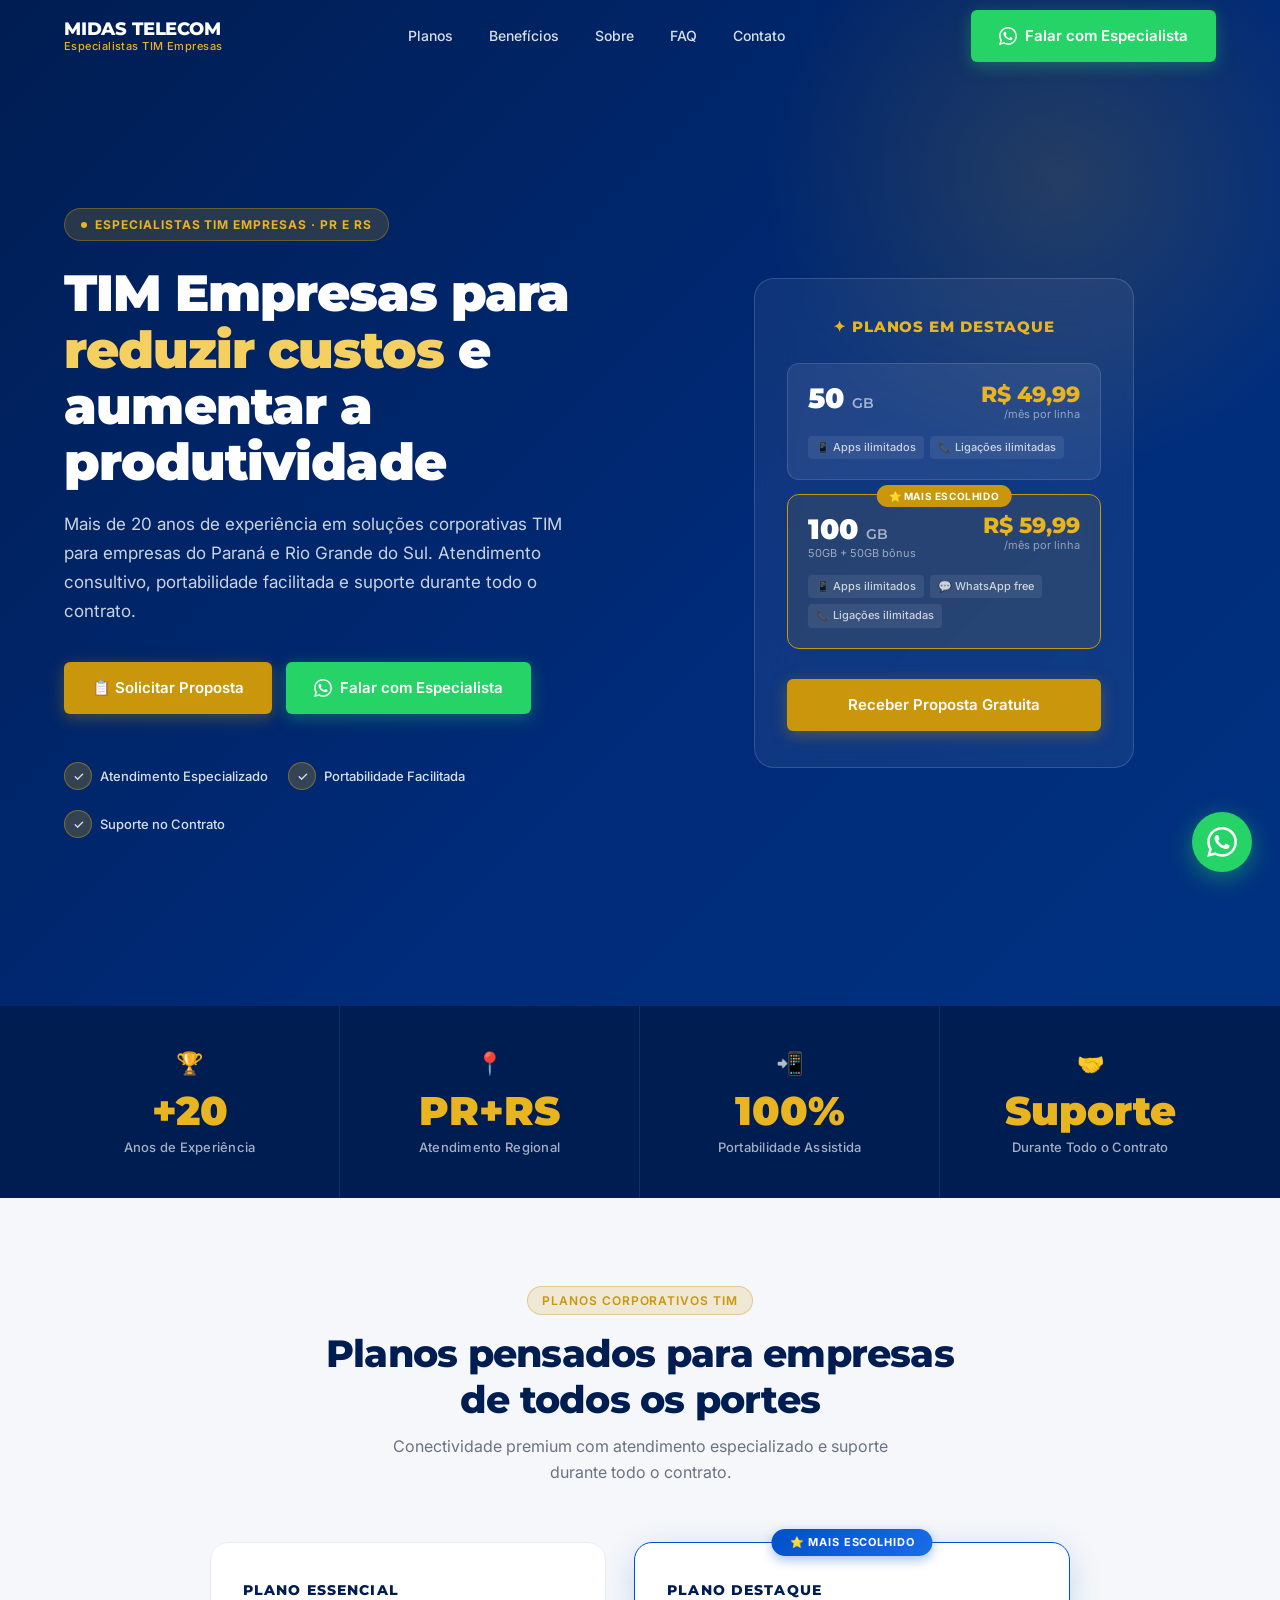
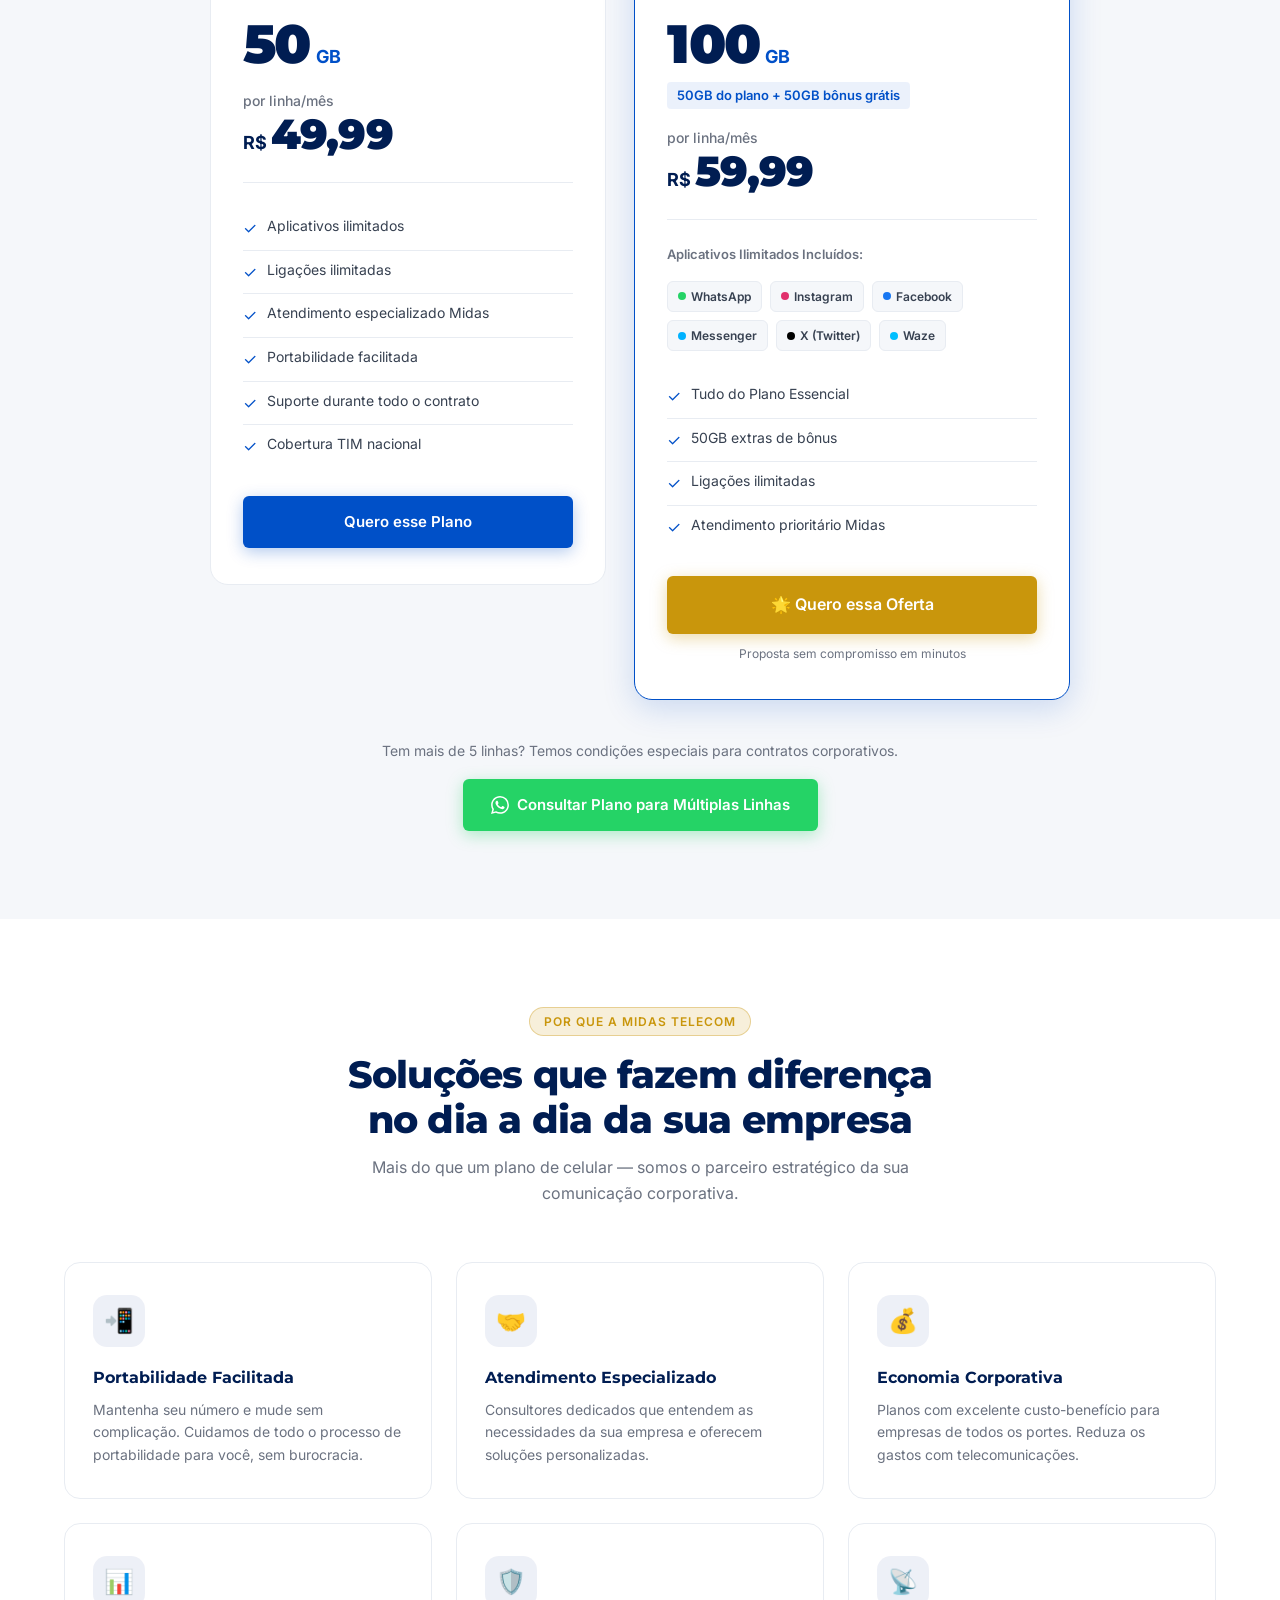
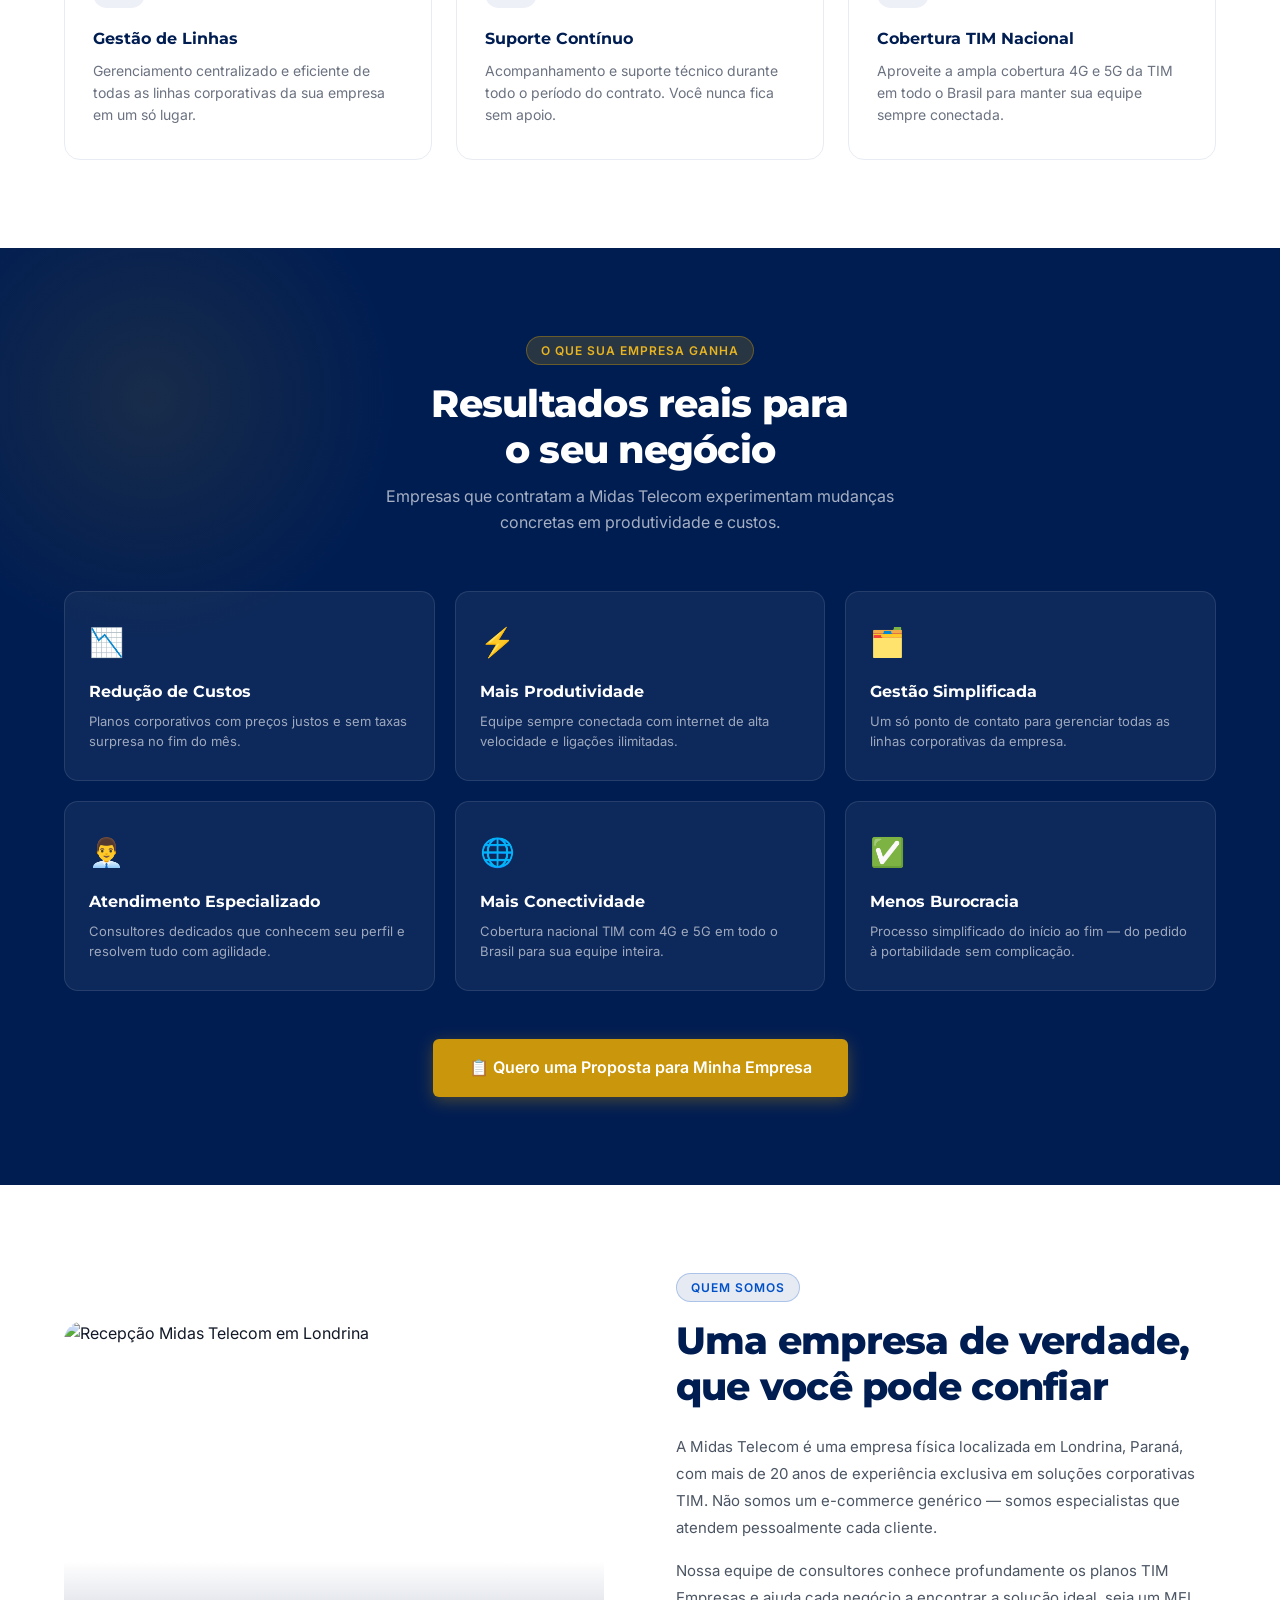
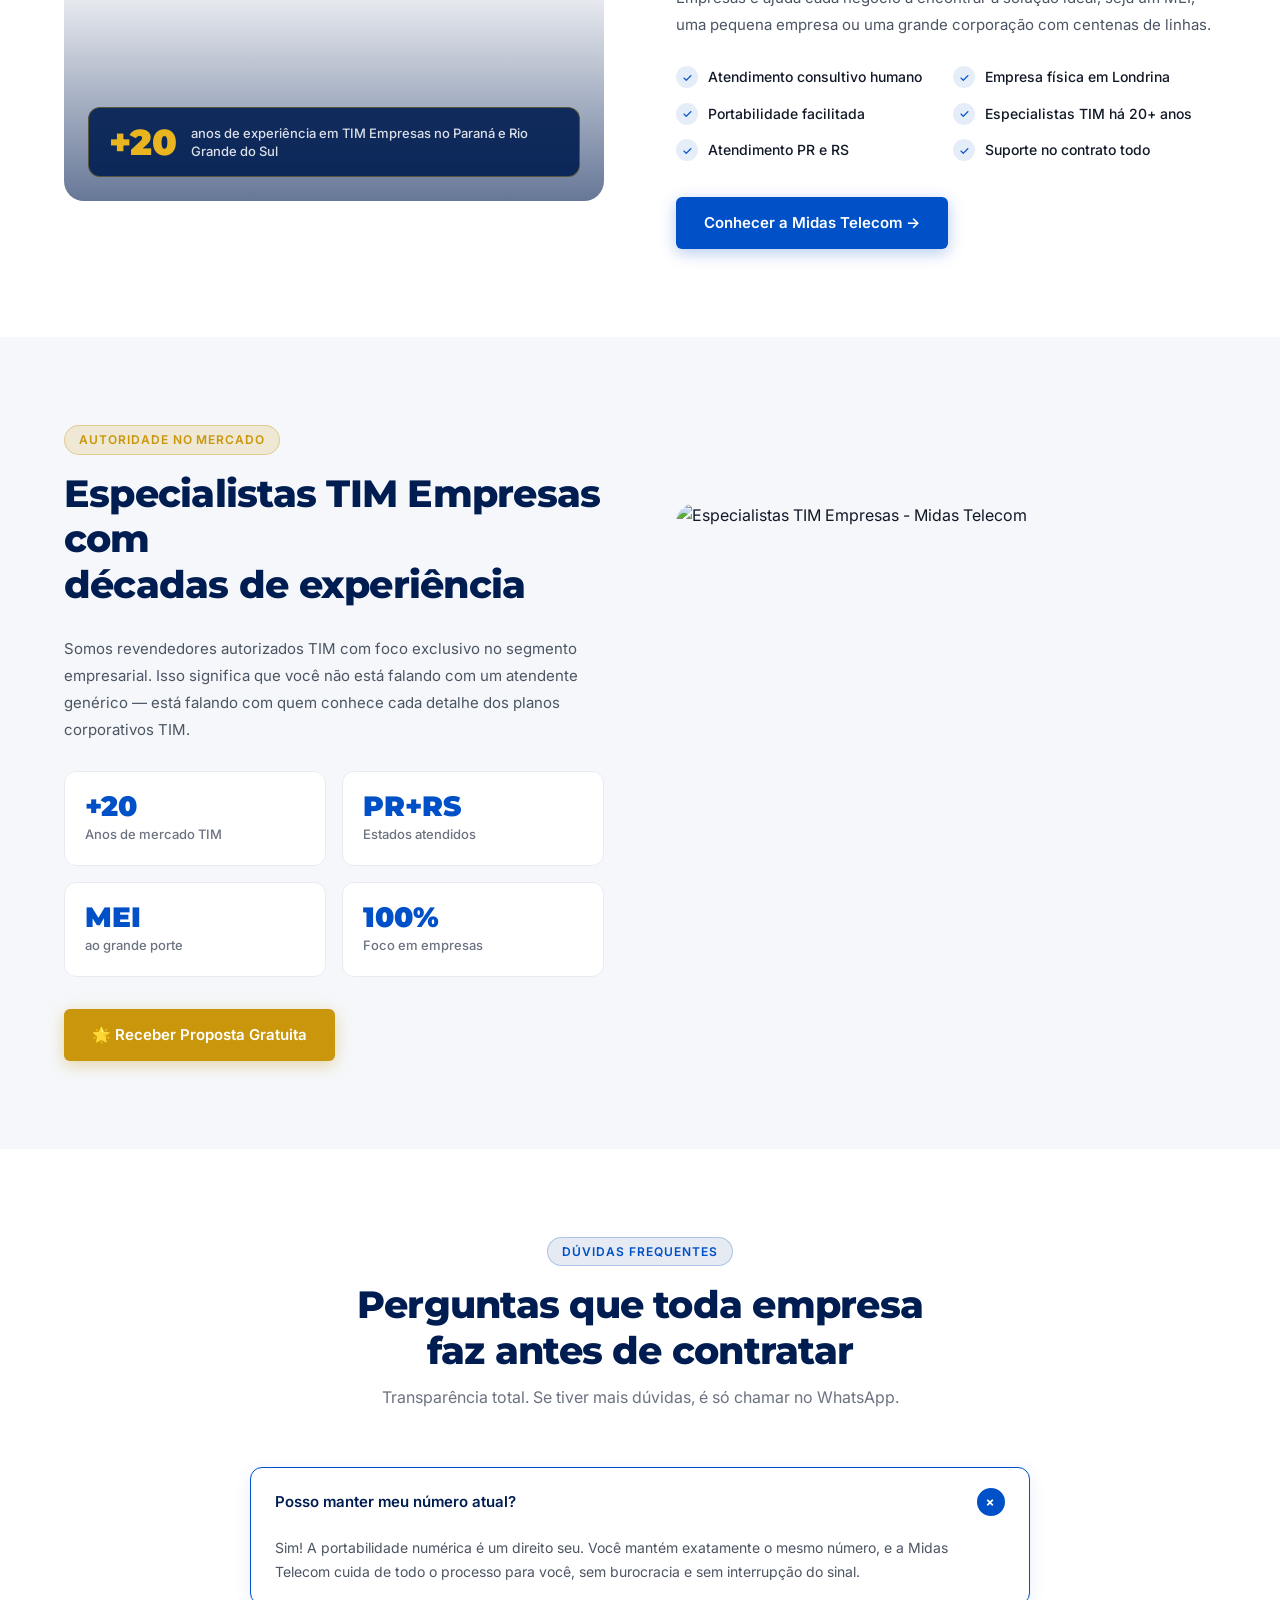
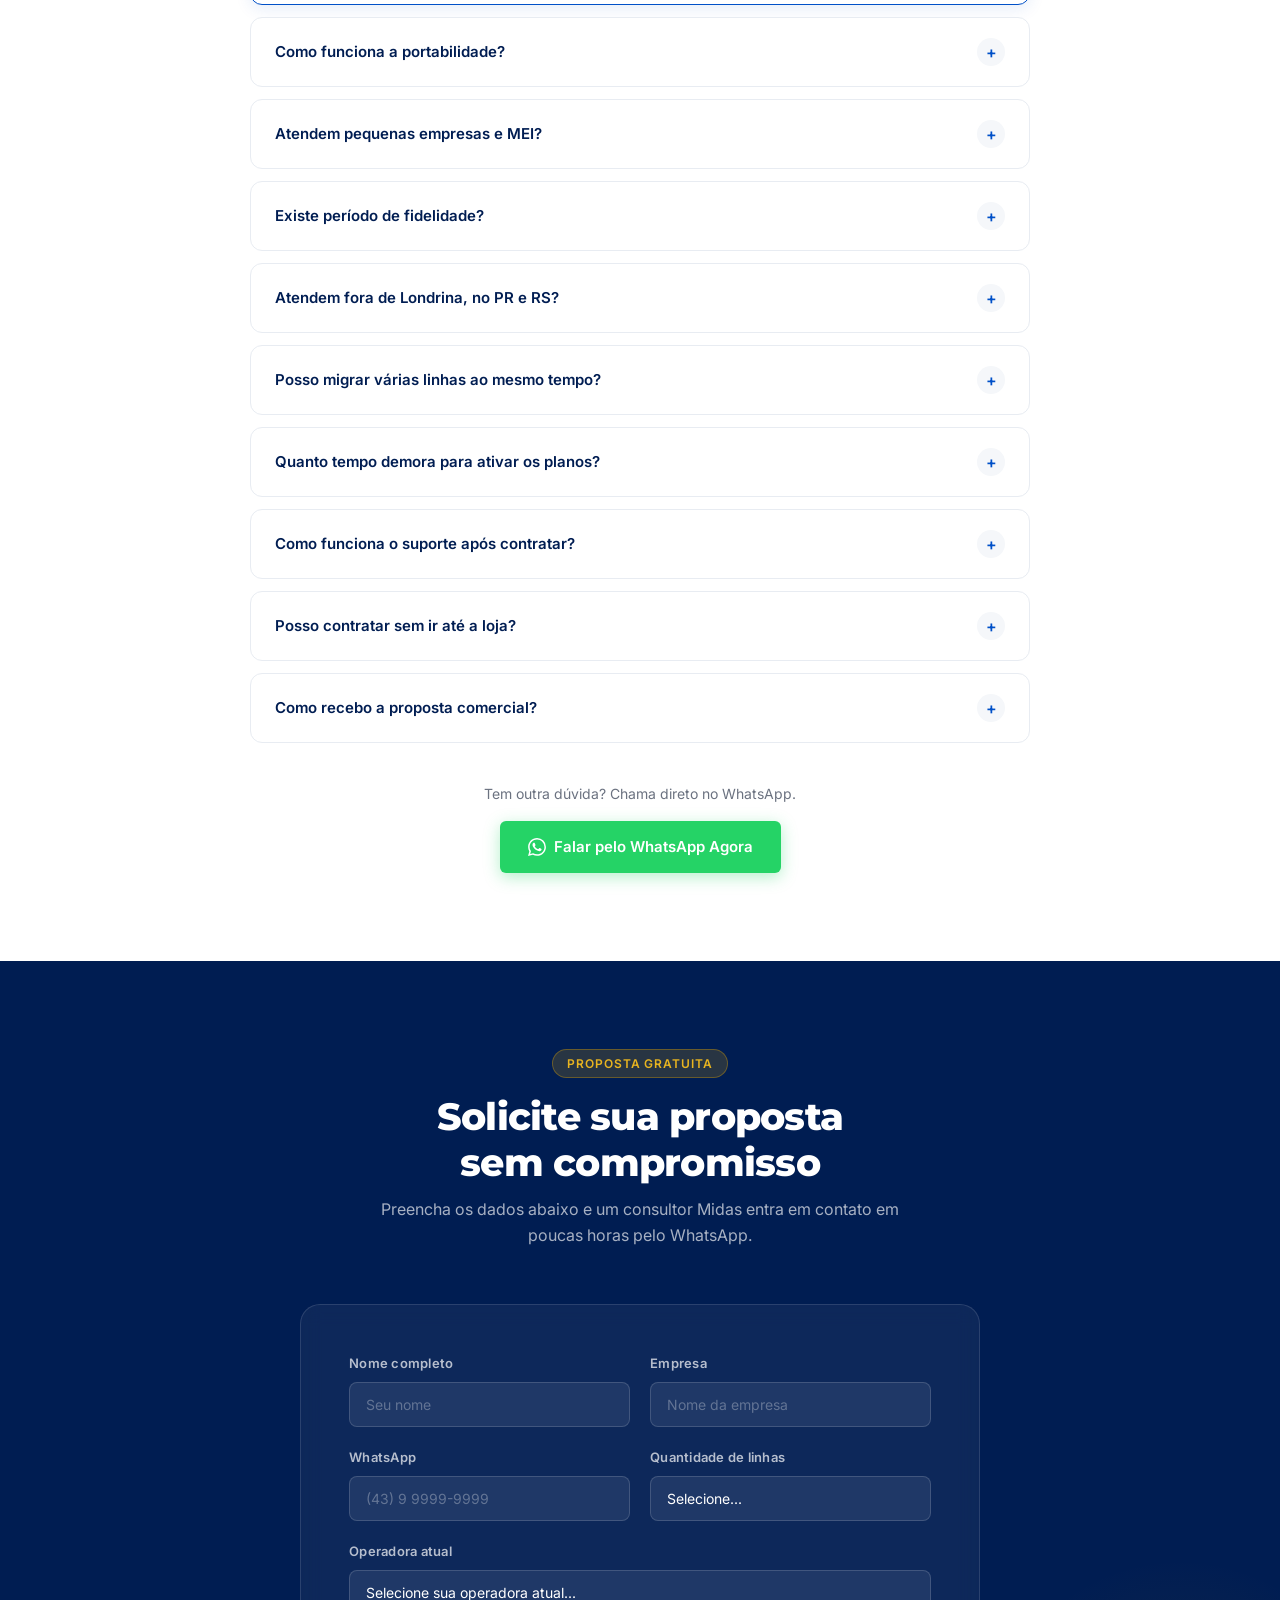
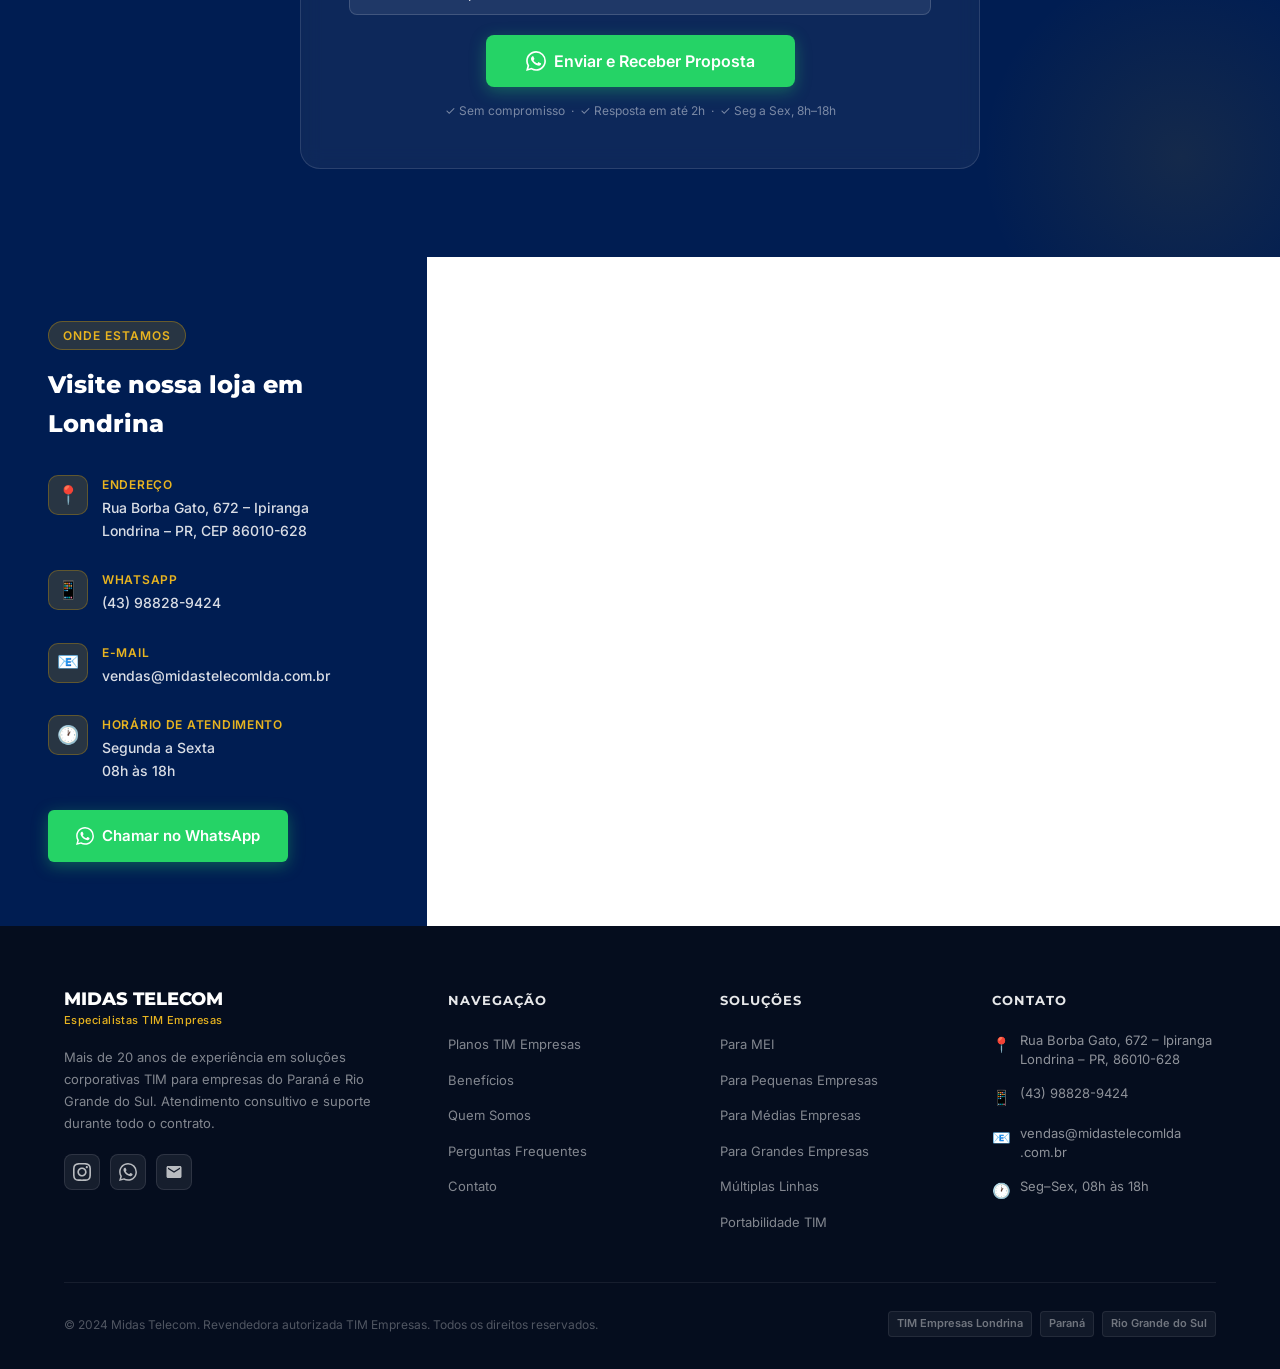
==== index.html @ c9270ef9 "index.html" ====
<!DOCTYPE html>
<html lang="pt-BR">
<head>
 <link rel="icon" href="images/logo.png">
<meta charset="UTF-8">
<meta name="viewport" content="width=device-width, initial-scale=1.0">
<meta name="description" content="TIM Empresas para Paraná e Rio Grande do Sul. Mais de 20 anos de experiência. Portabilidade facilitada, atendimento especializado e suporte durante todo o contrato.">
<meta name="keywords" content="TIM Empresas Londrina, TIM Empresas Paraná, TIM Empresas Rio Grande do Sul, Portabilidade TIM Empresas, Plano Corporativo TIM">
<title>TIM Empresas Londrina | Midas Telecom – Especialistas em PR e RS</title>
<link rel="preconnect" href="https://fonts.googleapis.com">
<link rel="preconnect" href="https://fonts.gstatic.com" crossorigin>
<link href="https://fonts.googleapis.com/css2?family=Inter:wght@300;400;500;600;700;800&family=Montserrat:wght@700;800;900&display=swap" rel="stylesheet">
<style>
  *, *::before, *::after { box-sizing: border-box; margin: 0; padding: 0; }

  :root {
    --azul: #003087;
    --azul-escuro: #001d52;
    --azul-medio: #0050c8;
    --azul-claro: #1a6de8;
    --dourado: #c9960c;
    --dourado-claro: #e8b420;
    --dourado-suave: #f5d060;
    --branco: #ffffff;
    --cinza-claro: #f5f7fa;
    --cinza-medio: #e8ecf2;
    --cinza-texto: #6b7280;
    --verde-wa: #25d366;
    --verde-wa-hover: #1ebe5a;
    --preto-suave: #111827;
    --transition: 0.25s cubic-bezier(0.4,0,0.2,1);
  }

  html { scroll-behavior: smooth; }

  body {
    font-family: 'Inter', sans-serif;
    font-size: 16px;
    line-height: 1.6;
    color: var(--preto-suave);
    background: var(--branco);
    overflow-x: hidden;
  }

  /* ─── TIPOGRAFIA ─── */
  .display { font-family: 'Montserrat', sans-serif; font-weight: 900; }
  .heading { font-family: 'Montserrat', sans-serif; font-weight: 800; }

  /* ─── UTILITÁRIOS ─── */
  .container {
    max-width: 1200px;
    margin: 0 auto;
    padding: 0 24px;
  }

  .btn {
    display: inline-flex;
    align-items: center;
    gap: 8px;
    padding: 14px 28px;
    border-radius: 6px;
    font-family: 'Inter', sans-serif;
    font-weight: 600;
    font-size: 15px;
    cursor: pointer;
    border: none;
    text-decoration: none;
    transition: transform var(--transition), box-shadow var(--transition), background var(--transition);
    white-space: nowrap;
  }
  .btn:hover { transform: translateY(-2px); }
  .btn:active { transform: translateY(0); }

  .btn-primary {
    background: var(--dourado);
    color: var(--branco);
    box-shadow: 0 4px 16px rgba(201,150,12,0.35);
  }
  .btn-primary:hover {
    background: var(--dourado-claro);
    box-shadow: 0 6px 24px rgba(201,150,12,0.5);
  }

  .btn-outline {
    background: transparent;
    color: var(--branco);
    border: 2px solid rgba(255,255,255,0.7);
  }
  .btn-outline:hover {
    background: rgba(255,255,255,0.12);
    border-color: var(--branco);
  }

  .btn-wa {
    background: var(--verde-wa);
    color: var(--branco);
    box-shadow: 0 4px 16px rgba(37,211,102,0.35);
  }
  .btn-wa:hover {
    background: var(--verde-wa-hover);
    box-shadow: 0 6px 24px rgba(37,211,102,0.5);
  }

  .btn-azul {
    background: var(--azul-medio);
    color: var(--branco);
    box-shadow: 0 4px 16px rgba(0,80,200,0.3);
  }
  .btn-azul:hover {
    background: var(--azul-claro);
    box-shadow: 0 6px 24px rgba(0,80,200,0.45);
  }

  .tag {
    display: inline-block;
    background: rgba(201,150,12,0.15);
    color: var(--dourado);
    border: 1px solid rgba(201,150,12,0.35);
    border-radius: 100px;
    font-size: 12px;
    font-weight: 600;
    letter-spacing: 0.08em;
    text-transform: uppercase;
    padding: 4px 14px;
    margin-bottom: 16px;
  }

  .tag-azul {
    background: rgba(0,48,135,0.1);
    color: var(--azul-medio);
    border-color: rgba(0,80,200,0.25);
  }

  section { padding: 88px 0; }

  /* ─── NAVBAR ─── */
  .navbar {
    position: fixed;
    top: 0;
    left: 0;
    right: 0;
    z-index: 1000;
    padding: 0 24px;
    transition: all var(--transition);
  }

  .navbar-inner {
    max-width: 1200px;
    margin: 0 auto;
    display: flex;
    align-items: center;
    justify-content: space-between;
    height: 72px;
    padding: 0 24px;
    border-radius: 0 0 12px 12px;
    transition: all var(--transition);
  }

  .navbar.scrolled .navbar-inner {
    background: rgba(0,29,82,0.97);
    backdrop-filter: blur(20px);
    box-shadow: 0 4px 30px rgba(0,0,0,0.3);
    height: 64px;
    padding: 0 32px;
    border-radius: 0 0 16px 16px;
  }

  .navbar-logo {
    display: flex;
    align-items: center;
    gap: 10px;
    text-decoration: none;
  }

  .navbar-logo img {
    height: 44px;
    filter: brightness(0) invert(1);
    transition: filter var(--transition);
  }

  .navbar-logo-text {
    display: flex;
    flex-direction: column;
  }

  .logo-name {
    font-family: 'Montserrat', sans-serif;
    font-weight: 800;
    font-size: 18px;
    color: var(--branco);
    letter-spacing: -0.01em;
    line-height: 1;
  }

  .logo-sub {
    font-size: 11px;
    font-weight: 500;
    color: var(--dourado-claro);
    letter-spacing: 0.04em;
    line-height: 1;
    margin-top: 3px;
  }

  .navbar-links {
    display: flex;
    align-items: center;
    gap: 8px;
    list-style: none;
  }

  .navbar-links a {
    text-decoration: none;
    color: rgba(255,255,255,0.85);
    font-size: 14px;
    font-weight: 500;
    padding: 8px 14px;
    border-radius: 6px;
    transition: all var(--transition);
  }

  .navbar-links a:hover {
    color: var(--branco);
    background: rgba(255,255,255,0.1);
  }

  .navbar-cta {
    display: flex;
    align-items: center;
    gap: 12px;
  }

  .hamburger {
    display: none;
    flex-direction: column;
    gap: 5px;
    cursor: pointer;
    padding: 8px;
  }

  .hamburger span {
    display: block;
    width: 24px;
    height: 2px;
    background: var(--branco);
    border-radius: 2px;
    transition: all var(--transition);
  }

  /* ─── HERO ─── */
  .hero {
    position: relative;
    min-height: 100vh;
    display: flex;
    align-items: center;
    overflow: hidden;
    background: var(--azul-escuro);
  }

  .hero-bg {
    position: absolute;
    inset: 0;
    background-image: url('https://midastelecomlda.com.br/images/fachada.jpg');
    background-size: cover;
    background-position: center;
    background-repeat: no-repeat;
    opacity: 0.22;
  }

  .hero-overlay {
    position: absolute;
    inset: 0;
    background: linear-gradient(135deg, rgba(0,29,82,0.92) 0%, rgba(0,48,135,0.75) 60%, rgba(0,80,200,0.4) 100%);
  }

  .hero-accent {
    position: absolute;
    top: -120px;
    right: -80px;
    width: 600px;
    height: 600px;
    background: radial-gradient(circle, rgba(201,150,12,0.18) 0%, transparent 70%);
    pointer-events: none;
  }

  .hero-content {
    position: relative;
    z-index: 2;
    width: 100%;
    padding: 120px 0 80px;
  }

  .hero-grid {
    display: grid;
    grid-template-columns: 1fr 1fr;
    gap: 64px;
    align-items: center;
  }

  .hero-eyebrow {
    display: inline-flex;
    align-items: center;
    gap: 8px;
    background: rgba(201,150,12,0.2);
    border: 1px solid rgba(201,150,12,0.4);
    border-radius: 100px;
    padding: 6px 16px;
    font-size: 12px;
    font-weight: 700;
    color: var(--dourado-claro);
    letter-spacing: 0.08em;
    text-transform: uppercase;
    margin-bottom: 24px;
  }

  .hero-eyebrow::before {
    content: '';
    display: block;
    width: 6px;
    height: 6px;
    border-radius: 50%;
    background: var(--dourado-claro);
    animation: pulse-dot 2s infinite;
  }

  @keyframes pulse-dot {
    0%, 100% { opacity: 1; transform: scale(1); }
    50% { opacity: 0.5; transform: scale(0.8); }
  }

  .hero-title {
    font-family: 'Montserrat', sans-serif;
    font-weight: 900;
    font-size: clamp(32px, 4vw, 52px);
    line-height: 1.1;
    color: var(--branco);
    margin-bottom: 20px;
    letter-spacing: -0.02em;
  }

  .hero-title .accent {
    color: var(--dourado-suave);
  }

  .hero-subtitle {
    font-size: 17px;
    color: rgba(255,255,255,0.8);
    line-height: 1.7;
    margin-bottom: 36px;
    max-width: 520px;
  }

  .hero-buttons {
    display: flex;
    gap: 14px;
    flex-wrap: wrap;
    margin-bottom: 48px;
  }

  .hero-badges {
    display: flex;
    gap: 20px;
    flex-wrap: wrap;
  }

  .hero-badge {
    display: flex;
    align-items: center;
    gap: 8px;
    color: rgba(255,255,255,0.85);
    font-size: 13px;
    font-weight: 500;
  }

  .hero-badge-icon {
    width: 28px;
    height: 28px;
    border-radius: 50%;
    background: rgba(201,150,12,0.25);
    border: 1px solid rgba(201,150,12,0.5);
    display: flex;
    align-items: center;
    justify-content: center;
    font-size: 13px;
    flex-shrink: 0;
  }

  .hero-right {
    display: flex;
    align-items: center;
    justify-content: center;
  }

  .hero-card-floating {
    background: rgba(255,255,255,0.06);
    border: 1px solid rgba(255,255,255,0.15);
    backdrop-filter: blur(20px);
    border-radius: 20px;
    padding: 36px 32px;
    width: 100%;
    max-width: 380px;
  }

  .hero-card-title {
    font-family: 'Montserrat', sans-serif;
    font-weight: 800;
    font-size: 15px;
    color: var(--dourado-claro);
    text-transform: uppercase;
    letter-spacing: 0.06em;
    margin-bottom: 24px;
    text-align: center;
  }

  .plan-mini {
    background: rgba(255,255,255,0.08);
    border: 1px solid rgba(255,255,255,0.12);
    border-radius: 12px;
    padding: 20px;
    margin-bottom: 14px;
    transition: all var(--transition);
    position: relative;
  }

  .plan-mini.featured {
    border-color: var(--dourado);
    background: rgba(201,150,12,0.12);
  }

  .plan-mini-badge {
    position: absolute;
    top: -10px;
    left: 50%;
    transform: translateX(-50%);
    background: var(--dourado);
    color: #fff;
    font-size: 10px;
    font-weight: 700;
    letter-spacing: 0.06em;
    text-transform: uppercase;
    padding: 3px 12px;
    border-radius: 100px;
    white-space: nowrap;
  }

  .plan-mini-header {
    display: flex;
    justify-content: space-between;
    align-items: flex-start;
    margin-bottom: 12px;
  }

  .plan-mini-gb {
    font-family: 'Montserrat', sans-serif;
    font-weight: 900;
    font-size: 28px;
    color: var(--branco);
    line-height: 1;
  }

  .plan-mini-gb span {
    font-size: 14px;
    font-weight: 600;
    color: rgba(255,255,255,0.6);
  }

  .plan-mini-price {
    text-align: right;
  }

  .plan-mini-price .valor {
    font-family: 'Montserrat', sans-serif;
    font-weight: 800;
    font-size: 22px;
    color: var(--dourado-claro);
    line-height: 1;
  }

  .plan-mini-price .periodo {
    font-size: 11px;
    color: rgba(255,255,255,0.5);
  }

  .plan-mini-features {
    display: flex;
    flex-wrap: wrap;
    gap: 6px;
  }

  .plan-mini-feature {
    font-size: 11px;
    font-weight: 500;
    color: rgba(255,255,255,0.75);
    background: rgba(255,255,255,0.08);
    padding: 3px 8px;
    border-radius: 4px;
  }

  /* ─── INDICADORES ─── */
  .indicadores {
    background: var(--azul-escuro);
    padding: 0;
  }

  .indicadores-inner {
    display: grid;
    grid-template-columns: repeat(4, 1fr);
    gap: 0;
  }

  .indicador-item {
    padding: 40px 32px;
    text-align: center;
    border-right: 1px solid rgba(255,255,255,0.08);
    position: relative;
    transition: background var(--transition);
  }

  .indicador-item:last-child { border-right: none; }

  .indicador-item:hover {
    background: rgba(255,255,255,0.04);
  }

  .indicador-numero {
    font-family: 'Montserrat', sans-serif;
    font-weight: 900;
    font-size: 40px;
    color: var(--dourado-claro);
    line-height: 1;
    margin-bottom: 6px;
  }

  .indicador-label {
    font-size: 13px;
    font-weight: 500;
    color: rgba(255,255,255,0.65);
    letter-spacing: 0.02em;
  }

  .indicador-icon {
    font-size: 22px;
    margin-bottom: 10px;
  }

  /* ─── PLANOS ─── */
  .planos {
    background: var(--cinza-claro);
  }

  .section-header {
    text-align: center;
    margin-bottom: 56px;
  }

  .section-title {
    font-family: 'Montserrat', sans-serif;
    font-weight: 800;
    font-size: clamp(26px, 3vw, 38px);
    color: var(--azul-escuro);
    letter-spacing: -0.02em;
    margin-bottom: 12px;
    line-height: 1.2;
  }

  .section-sub {
    font-size: 16px;
    color: var(--cinza-texto);
    max-width: 540px;
    margin: 0 auto;
    line-height: 1.6;
  }

  .planos-grid {
    display: grid;
    grid-template-columns: 1fr 1.1fr;
    gap: 28px;
    max-width: 860px;
    margin: 0 auto;
    align-items: start;
  }

  .plan-card {
    background: var(--branco);
    border: 1.5px solid var(--cinza-medio);
    border-radius: 18px;
    padding: 36px 32px;
    transition: all var(--transition);
    position: relative;
  }

  .plan-card:hover {
    box-shadow: 0 12px 40px rgba(0,48,135,0.1);
    transform: translateY(-4px);
  }

  .plan-card.destaque {
    border-color: var(--azul-medio);
    box-shadow: 0 8px 32px rgba(0,80,200,0.18);
    background: var(--branco);
  }

  .plan-card.destaque:hover {
    box-shadow: 0 16px 48px rgba(0,80,200,0.28);
  }

  .plan-badge {
    position: absolute;
    top: -14px;
    left: 50%;
    transform: translateX(-50%);
    background: linear-gradient(135deg, var(--azul-medio), var(--azul-claro));
    color: var(--branco);
    font-size: 11px;
    font-weight: 700;
    letter-spacing: 0.08em;
    text-transform: uppercase;
    padding: 5px 18px;
    border-radius: 100px;
    white-space: nowrap;
    box-shadow: 0 4px 12px rgba(0,80,200,0.35);
  }

  .plan-header {
    margin-bottom: 24px;
    padding-bottom: 24px;
    border-bottom: 1.5px solid var(--cinza-medio);
  }

  .plan-name {
    font-family: 'Montserrat', sans-serif;
    font-weight: 800;
    font-size: 14px;
    color: var(--azul-escuro);
    text-transform: uppercase;
    letter-spacing: 0.08em;
    margin-bottom: 16px;
  }

  .plan-gb-main {
    display: flex;
    align-items: baseline;
    gap: 6px;
    margin-bottom: 4px;
  }

  .plan-gb-num {
    font-family: 'Montserrat', sans-serif;
    font-weight: 900;
    font-size: 54px;
    color: var(--azul-escuro);
    line-height: 1;
    letter-spacing: -0.03em;
  }

  .plan-gb-label {
    font-size: 18px;
    font-weight: 700;
    color: var(--azul-medio);
  }

  .plan-bonus {
    font-size: 13px;
    font-weight: 600;
    color: var(--azul-medio);
    background: rgba(0,80,200,0.08);
    display: inline-block;
    padding: 3px 10px;
    border-radius: 4px;
    margin-top: 6px;
  }

  .plan-price-block {
    margin-top: 16px;
  }

  .plan-price-prefix {
    font-size: 14px;
    font-weight: 500;
    color: var(--cinza-texto);
  }

  .plan-price-valor {
    font-family: 'Montserrat', sans-serif;
    font-weight: 900;
    font-size: 42px;
    color: var(--azul-escuro);
    letter-spacing: -0.02em;
    line-height: 1;
  }

  .plan-price-periodo {
    font-size: 14px;
    font-weight: 500;
    color: var(--cinza-texto);
  }

  .plan-features {
    list-style: none;
    margin-bottom: 28px;
  }

  .plan-features li {
    display: flex;
    align-items: flex-start;
    gap: 10px;
    font-size: 14px;
    color: #374151;
    padding: 8px 0;
    border-bottom: 1px solid var(--cinza-medio);
  }

  .plan-features li:last-child { border-bottom: none; }

  .plan-features .check {
    color: var(--azul-medio);
    font-size: 16px;
    margin-top: 1px;
    flex-shrink: 0;
  }

  .plan-apps {
    display: flex;
    flex-wrap: wrap;
    gap: 8px;
    margin: 16px 0 24px;
  }

  .plan-app {
    display: inline-flex;
    align-items: center;
    gap: 5px;
    background: var(--cinza-claro);
    border: 1px solid var(--cinza-medio);
    border-radius: 6px;
    padding: 5px 10px;
    font-size: 12px;
    font-weight: 600;
    color: #374151;
  }

  .plan-app-dot {
    width: 8px;
    height: 8px;
    border-radius: 50%;
    flex-shrink: 0;
  }

  /* ─── BENEFÍCIOS ─── */
  .beneficios-grid {
    display: grid;
    grid-template-columns: repeat(3, 1fr);
    gap: 24px;
  }

  .beneficio-card {
    background: var(--branco);
    border: 1.5px solid var(--cinza-medio);
    border-radius: 16px;
    padding: 32px 28px;
    transition: all var(--transition);
    position: relative;
    overflow: hidden;
  }

  .beneficio-card::before {
    content: '';
    position: absolute;
    top: 0;
    left: 0;
    right: 0;
    height: 3px;
    background: linear-gradient(90deg, var(--azul-medio), var(--dourado));
    opacity: 0;
    transition: opacity var(--transition);
  }

  .beneficio-card:hover {
    box-shadow: 0 12px 36px rgba(0,48,135,0.1);
    transform: translateY(-4px);
    border-color: transparent;
  }

  .beneficio-card:hover::before {
    opacity: 1;
  }

  .beneficio-icon {
    width: 52px;
    height: 52px;
    border-radius: 14px;
    background: rgba(0,48,135,0.07);
    display: flex;
    align-items: center;
    justify-content: center;
    font-size: 24px;
    margin-bottom: 18px;
    transition: all var(--transition);
  }

  .beneficio-card:hover .beneficio-icon {
    background: rgba(0,80,200,0.12);
    transform: scale(1.08);
  }

  .beneficio-title {
    font-family: 'Montserrat', sans-serif;
    font-weight: 700;
    font-size: 16px;
    color: var(--azul-escuro);
    margin-bottom: 8px;
  }

  .beneficio-desc {
    font-size: 14px;
    color: var(--cinza-texto);
    line-height: 1.6;
  }

  /* ─── RESULTADOS ─── */
  .resultados {
    background: var(--azul-escuro);
    position: relative;
    overflow: hidden;
  }

  .resultados::before {
    content: '';
    position: absolute;
    top: -100px;
    left: -100px;
    width: 500px;
    height: 500px;
    background: radial-gradient(circle, rgba(201,150,12,0.12) 0%, transparent 70%);
    pointer-events: none;
  }

  .resultados .section-title {
    color: var(--branco);
  }

  .resultados .section-sub {
    color: rgba(255,255,255,0.65);
  }

  .resultados-grid {
    display: grid;
    grid-template-columns: repeat(3, 1fr);
    gap: 20px;
  }

  .resultado-item {
    background: rgba(255,255,255,0.05);
    border: 1px solid rgba(255,255,255,0.1);
    border-radius: 14px;
    padding: 28px 24px;
    transition: all var(--transition);
  }

  .resultado-item:hover {
    background: rgba(255,255,255,0.08);
    border-color: rgba(201,150,12,0.4);
    transform: translateY(-3px);
  }

  .resultado-icon {
    font-size: 28px;
    margin-bottom: 14px;
    display: block;
  }

  .resultado-title {
    font-family: 'Montserrat', sans-serif;
    font-weight: 700;
    font-size: 16px;
    color: var(--branco);
    margin-bottom: 6px;
  }

  .resultado-desc {
    font-size: 13px;
    color: rgba(255,255,255,0.6);
    line-height: 1.6;
  }

  /* ─── SOBRE ─── */
  .sobre-grid {
    display: grid;
    grid-template-columns: 1fr 1fr;
    gap: 72px;
    align-items: center;
  }

  .sobre-img-wrap {
    position: relative;
    border-radius: 20px;
    overflow: hidden;
  }

  .sobre-img-wrap img {
    width: 100%;
    height: 480px;
    object-fit: cover;
    display: block;
    transition: transform 0.6s ease;
  }

  .sobre-img-wrap:hover img {
    transform: scale(1.03);
  }

  .sobre-img-overlay {
    position: absolute;
    inset: 0;
    background: linear-gradient(to top, rgba(0,29,82,0.6) 0%, transparent 50%);
  }

  .sobre-img-badge {
    position: absolute;
    bottom: 24px;
    left: 24px;
    right: 24px;
    background: rgba(0,29,82,0.9);
    backdrop-filter: blur(12px);
    border: 1px solid rgba(201,150,12,0.4);
    border-radius: 12px;
    padding: 16px 20px;
    display: flex;
    align-items: center;
    gap: 14px;
  }

  .sobre-badge-num {
    font-family: 'Montserrat', sans-serif;
    font-weight: 900;
    font-size: 36px;
    color: var(--dourado-claro);
    line-height: 1;
    flex-shrink: 0;
  }

  .sobre-badge-text {
    font-size: 13px;
    font-weight: 500;
    color: rgba(255,255,255,0.85);
    line-height: 1.4;
  }

  .sobre-text .section-header {
    text-align: left;
    margin-bottom: 24px;
  }

  .sobre-paragraph {
    font-size: 15px;
    color: #4b5563;
    line-height: 1.8;
    margin-bottom: 16px;
  }

  .sobre-checklist {
    list-style: none;
    margin: 28px 0 36px;
    display: grid;
    grid-template-columns: 1fr 1fr;
    gap: 14px;
  }

  .sobre-checklist li {
    display: flex;
    align-items: center;
    gap: 10px;
    font-size: 14px;
    font-weight: 500;
    color: var(--preto-suave);
  }

  .sobre-checklist .check {
    width: 22px;
    height: 22px;
    border-radius: 50%;
    background: rgba(0,80,200,0.1);
    display: flex;
    align-items: center;
    justify-content: center;
    font-size: 12px;
    color: var(--azul-medio);
    flex-shrink: 0;
  }

  /* ─── ESPECIALISTAS ─── */
  .especialistas {
    background: var(--cinza-claro);
  }

  .especialistas-inner {
    display: grid;
    grid-template-columns: 1fr 1fr;
    gap: 72px;
    align-items: center;
  }

  .especialistas-content {
  }

  .especialistas-content .section-header {
    text-align: left;
    margin-bottom: 28px;
  }

  .especialistas-content p {
    font-size: 15px;
    color: #4b5563;
    line-height: 1.8;
    margin-bottom: 28px;
  }

  .especialistas-stats {
    display: grid;
    grid-template-columns: 1fr 1fr;
    gap: 16px;
    margin-bottom: 32px;
  }

  .espec-stat {
    background: var(--branco);
    border: 1.5px solid var(--cinza-medio);
    border-radius: 12px;
    padding: 20px;
  }

  .espec-stat-num {
    font-family: 'Montserrat', sans-serif;
    font-weight: 900;
    font-size: 28px;
    color: var(--azul-medio);
    line-height: 1;
    margin-bottom: 4px;
  }

  .espec-stat-label {
    font-size: 13px;
    color: var(--cinza-texto);
    font-weight: 500;
  }

  .especialistas-img {
    position: relative;
    border-radius: 20px;
    overflow: hidden;
  }

  .especialistas-img img {
    width: 100%;
    height: 480px;
    object-fit: cover;
    display: block;
    transition: transform 0.6s ease;
  }

  .especialistas-img:hover img {
    transform: scale(1.03);
  }

  /* ─── FAQ ─── */
  .faq-list {
    max-width: 780px;
    margin: 0 auto;
    display: flex;
    flex-direction: column;
    gap: 12px;
  }

  .faq-item {
    background: var(--branco);
    border: 1.5px solid var(--cinza-medio);
    border-radius: 12px;
    overflow: hidden;
    transition: all var(--transition);
  }

  .faq-item.open {
    border-color: var(--azul-medio);
    box-shadow: 0 4px 16px rgba(0,80,200,0.1);
  }

  .faq-question {
    width: 100%;
    display: flex;
    align-items: center;
    justify-content: space-between;
    gap: 16px;
    padding: 20px 24px;
    background: none;
    border: none;
    cursor: pointer;
    text-align: left;
    font-family: 'Inter', sans-serif;
    font-size: 15px;
    font-weight: 600;
    color: var(--azul-escuro);
    transition: all var(--transition);
  }

  .faq-question:hover {
    color: var(--azul-medio);
  }

  .faq-icon {
    width: 28px;
    height: 28px;
    border-radius: 50%;
    background: var(--cinza-claro);
    display: flex;
    align-items: center;
    justify-content: center;
    flex-shrink: 0;
    font-size: 16px;
    color: var(--azul-medio);
    transition: all var(--transition);
  }

  .faq-item.open .faq-icon {
    background: var(--azul-medio);
    color: var(--branco);
    transform: rotate(45deg);
  }

  .faq-answer {
    max-height: 0;
    overflow: hidden;
    transition: max-height 0.4s cubic-bezier(0.4,0,0.2,1), padding 0.3s ease;
    font-size: 14px;
    color: #4b5563;
    line-height: 1.7;
    padding: 0 24px;
  }

  .faq-item.open .faq-answer {
    max-height: 300px;
    padding-bottom: 20px;
  }

  /* ─── FORMULÁRIO ─── */
  .formulario {
    background: var(--azul-escuro);
    position: relative;
    overflow: hidden;
  }

  .formulario::after {
    content: '';
    position: absolute;
    bottom: -100px;
    right: -100px;
    width: 400px;
    height: 400px;
    background: radial-gradient(circle, rgba(201,150,12,0.1) 0%, transparent 70%);
    pointer-events: none;
  }

  .formulario .section-title { color: var(--branco); }
  .formulario .section-sub { color: rgba(255,255,255,0.65); }

  .form-card {
    background: rgba(255,255,255,0.05);
    border: 1px solid rgba(255,255,255,0.12);
    border-radius: 20px;
    padding: 48px;
    max-width: 680px;
    margin: 0 auto;
    backdrop-filter: blur(10px);
  }

  .form-grid {
    display: grid;
    grid-template-columns: 1fr 1fr;
    gap: 20px;
    margin-bottom: 20px;
  }

  .form-group {
    display: flex;
    flex-direction: column;
    gap: 8px;
  }

  .form-group.full { grid-column: 1 / -1; }

  .form-label {
    font-size: 13px;
    font-weight: 600;
    color: rgba(255,255,255,0.7);
    letter-spacing: 0.02em;
  }

  .form-input, .form-select {
    background: rgba(255,255,255,0.08);
    border: 1.5px solid rgba(255,255,255,0.15);
    border-radius: 8px;
    padding: 13px 16px;
    font-family: 'Inter', sans-serif;
    font-size: 14px;
    color: var(--branco);
    outline: none;
    transition: all var(--transition);
    -webkit-appearance: none;
  }

  .form-input::placeholder {
    color: rgba(255,255,255,0.3);
  }

  .form-input:focus, .form-select:focus {
    border-color: var(--dourado);
    background: rgba(255,255,255,0.1);
    box-shadow: 0 0 0 3px rgba(201,150,12,0.2);
  }

  .form-select option {
    background: var(--azul-escuro);
    color: var(--branco);
  }

  .form-submit-wrap {
    margin-top: 8px;
    text-align: center;
  }

  .form-disclaimer {
    font-size: 12px;
    color: rgba(255,255,255,0.45);
    margin-top: 14px;
    text-align: center;
  }

  /* ─── MAPA ─── */
  .mapa { padding: 0; }

  .mapa-grid {
    display: grid;
    grid-template-columns: 1fr 2fr;
  }

  .mapa-info {
    background: var(--azul-escuro);
    padding: 64px 48px;
    display: flex;
    flex-direction: column;
    justify-content: center;
    gap: 28px;
  }

  .mapa-info-title {
    font-family: 'Montserrat', sans-serif;
    font-weight: 800;
    font-size: 24px;
    color: var(--branco);
    margin-bottom: 4px;
  }

  .mapa-contact-item {
    display: flex;
    align-items: flex-start;
    gap: 14px;
  }

  .mapa-contact-icon {
    width: 40px;
    height: 40px;
    border-radius: 10px;
    background: rgba(201,150,12,0.2);
    border: 1px solid rgba(201,150,12,0.35);
    display: flex;
    align-items: center;
    justify-content: center;
    font-size: 18px;
    flex-shrink: 0;
  }

  .mapa-contact-label {
    font-size: 12px;
    font-weight: 600;
    color: var(--dourado-claro);
    text-transform: uppercase;
    letter-spacing: 0.06em;
    margin-bottom: 3px;
  }

  .mapa-contact-value {
    font-size: 14px;
    color: rgba(255,255,255,0.85);
    font-weight: 500;
  }

  .mapa-contact-value a {
    color: rgba(255,255,255,0.85);
    text-decoration: none;
    transition: color var(--transition);
  }

  .mapa-contact-value a:hover {
    color: var(--dourado-claro);
  }

  .mapa-embed {
    height: 420px;
  }

  .mapa-embed iframe {
    width: 100%;
    height: 100%;
    border: none;
    display: block;
  }

  /* ─── RODAPÉ ─── */
  footer {
    background: #050d1e;
    padding: 64px 0 32px;
  }

  .footer-grid {
    display: grid;
    grid-template-columns: 1.5fr 1fr 1fr 1fr;
    gap: 48px;
    margin-bottom: 48px;
  }

  .footer-logo img {
    height: 40px;
    filter: brightness(0) invert(1);
    margin-bottom: 16px;
  }

  .footer-logo-name {
    font-family: 'Montserrat', sans-serif;
    font-weight: 800;
    font-size: 18px;
    color: var(--branco);
    line-height: 1;
    margin-bottom: 4px;
  }

  .footer-logo-sub {
    font-size: 11px;
    font-weight: 500;
    color: var(--dourado-claro);
    letter-spacing: 0.04em;
    margin-bottom: 16px;
  }

  .footer-desc {
    font-size: 13px;
    color: rgba(255,255,255,0.5);
    line-height: 1.7;
    margin-bottom: 20px;
  }

  .footer-social {
    display: flex;
    gap: 10px;
  }

  .footer-social a {
    width: 36px;
    height: 36px;
    border-radius: 8px;
    background: rgba(255,255,255,0.07);
    border: 1px solid rgba(255,255,255,0.1);
    display: flex;
    align-items: center;
    justify-content: center;
    color: rgba(255,255,255,0.7);
    font-size: 16px;
    text-decoration: none;
    transition: all var(--transition);
  }

  .footer-social a:hover {
    background: rgba(201,150,12,0.2);
    border-color: rgba(201,150,12,0.4);
    color: var(--dourado-claro);
  }

  .footer-col-title {
    font-family: 'Montserrat', sans-serif;
    font-weight: 700;
    font-size: 13px;
    color: rgba(255,255,255,0.9);
    text-transform: uppercase;
    letter-spacing: 0.08em;
    margin-bottom: 20px;
  }

  .footer-links {
    list-style: none;
    display: flex;
    flex-direction: column;
    gap: 10px;
  }

  .footer-links a {
    font-size: 13px;
    color: rgba(255,255,255,0.5);
    text-decoration: none;
    transition: color var(--transition);
  }

  .footer-links a:hover {
    color: var(--dourado-claro);
  }

  .footer-contact-item {
    display: flex;
    align-items: flex-start;
    gap: 10px;
    margin-bottom: 14px;
  }

  .footer-contact-icon {
    font-size: 15px;
    color: var(--dourado-claro);
    margin-top: 2px;
    flex-shrink: 0;
    width: 18px;
  }

  .footer-contact-text {
    font-size: 13px;
    color: rgba(255,255,255,0.55);
    line-height: 1.5;
  }

  .footer-contact-text a {
    color: rgba(255,255,255,0.55);
    text-decoration: none;
    transition: color var(--transition);
  }

  .footer-contact-text a:hover {
    color: var(--dourado-claro);
  }

  .footer-bottom {
    border-top: 1px solid rgba(255,255,255,0.07);
    padding-top: 28px;
    display: flex;
    justify-content: space-between;
    align-items: center;
    flex-wrap: wrap;
    gap: 12px;
  }

  .footer-copyright {
    font-size: 12px;
    color: rgba(255,255,255,0.3);
  }

  .footer-regioes {
    display: flex;
    gap: 8px;
  }

  .footer-regiao {
    font-size: 11px;
    font-weight: 600;
    color: rgba(255,255,255,0.4);
    background: rgba(255,255,255,0.05);
    border: 1px solid rgba(255,255,255,0.08);
    border-radius: 4px;
    padding: 3px 8px;
  }

  /* ─── WHATSAPP FLUTUANTE ─── */
  .wa-float {
    position: fixed;
    bottom: 28px;
    right: 28px;
    z-index: 999;
    display: flex;
    flex-direction: column;
    align-items: flex-end;
    gap: 12px;
  }

  .wa-float-tooltip {
    background: rgba(0,29,82,0.95);
    border: 1px solid rgba(255,255,255,0.12);
    border-radius: 10px;
    padding: 10px 14px;
    font-size: 12px;
    font-weight: 600;
    color: var(--branco);
    white-space: nowrap;
    opacity: 0;
    transform: translateX(10px);
    transition: all var(--transition);
    pointer-events: none;
    backdrop-filter: blur(12px);
  }

  .wa-float:hover .wa-float-tooltip {
    opacity: 1;
    transform: translateX(0);
  }

  .wa-float-btn {
    width: 60px;
    height: 60px;
    border-radius: 50%;
    background: var(--verde-wa);
    display: flex;
    align-items: center;
    justify-content: center;
    box-shadow: 0 6px 24px rgba(37,211,102,0.45);
    cursor: pointer;
    text-decoration: none;
    transition: all var(--transition);
    animation: wa-pulse 3s infinite;
  }

  .wa-float-btn:hover {
    transform: scale(1.1);
    box-shadow: 0 8px 32px rgba(37,211,102,0.6);
  }

  .wa-float-btn svg {
    width: 30px;
    height: 30px;
    fill: var(--branco);
  }

  @keyframes wa-pulse {
    0%, 100% { box-shadow: 0 6px 24px rgba(37,211,102,0.45); }
    50% { box-shadow: 0 6px 32px rgba(37,211,102,0.7), 0 0 0 8px rgba(37,211,102,0.12); }
  }

  /* ─── MOBILE ─── */
  @media (max-width: 1024px) {
    .footer-grid { grid-template-columns: 1fr 1fr; }
  }

  @media (max-width: 768px) {
    section { padding: 64px 0; }

    .navbar-links, .navbar-cta { display: none; }
    .hamburger { display: flex; }

    .navbar-links.open {
      display: flex;
      flex-direction: column;
      position: fixed;
      top: 72px;
      left: 0;
      right: 0;
      background: var(--azul-escuro);
      padding: 20px 24px 32px;
      gap: 4px;
      box-shadow: 0 16px 40px rgba(0,0,0,0.4);
    }

    .navbar-cta.open {
      display: flex;
      flex-direction: column;
      position: fixed;
      top: calc(72px + 280px);
      left: 0;
      right: 0;
      background: var(--azul-escuro);
      padding: 0 24px 24px;
      gap: 8px;
    }

    .hero-grid { grid-template-columns: 1fr; gap: 40px; }
    .hero-right { display: none; }

    .indicadores-inner { grid-template-columns: repeat(2, 1fr); }
    .indicador-item { border-right: none; border-bottom: 1px solid rgba(255,255,255,0.08); }
    .indicador-item:nth-child(even) { border-right: none; }

    .planos-grid { grid-template-columns: 1fr; max-width: 440px; }

    .beneficios-grid { grid-template-columns: 1fr; }

    .resultados-grid { grid-template-columns: 1fr 1fr; }

    .sobre-grid { grid-template-columns: 1fr; }

    .especialistas-inner { grid-template-columns: 1fr; }

    .mapa-grid { grid-template-columns: 1fr; }
    .mapa-embed { height: 300px; }

    .footer-grid { grid-template-columns: 1fr; gap: 32px; }

    .form-grid { grid-template-columns: 1fr; }

    .sobre-checklist { grid-template-columns: 1fr; }
  }

  @media (max-width: 480px) {
    .hero-buttons { flex-direction: column; }
    .hero-buttons .btn { text-align: center; justify-content: center; }
    .resultados-grid { grid-template-columns: 1fr; }
    .footer-bottom { flex-direction: column; text-align: center; }
  }
</style>
</head>
<body>

<!-- ─── NAVBAR ─── -->
 <link rel="icon" href="images/logo.png">
<nav class="navbar" id="navbar">
  <div class="navbar-inner">
    <a href="#" class="navbar-logo">
      <div class="navbar-logo-text">
        <span class="logo-name">MIDAS TELECOM</span>
        <span class="logo-sub">Especialistas TIM Empresas</span>
      </div>
    </a>
    <ul class="navbar-links" id="navLinks">
      <li><a href="#planos">Planos</a></li>
      <li><a href="#beneficios">Benefícios</a></li>
      <li><a href="#sobre">Sobre</a></li>
      <li><a href="#faq">FAQ</a></li>
      <li><a href="#contato">Contato</a></li>
    </ul>
    <div class="navbar-cta" id="navCta">
      <a href="https://wa.me/5543988289424?text=Olá,%20vim%20pelo%20site%20e%20gostaria%20de%20receber%20uma%20proposta%20TIM%20Empresas." class="btn btn-wa" target="_blank" rel="noopener">
        <svg width="18" height="18" viewBox="0 0 24 24" fill="currentColor"><path d="M17.472 14.382c-.297-.149-1.758-.867-2.03-.967-.273-.099-.471-.148-.67.15-.197.297-.767.966-.94 1.164-.173.199-.347.223-.644.075-.297-.15-1.255-.463-2.39-1.475-.883-.788-1.48-1.761-1.653-2.059-.173-.297-.018-.458.13-.606.134-.133.298-.347.446-.52.149-.174.198-.298.298-.497.099-.198.05-.371-.025-.52-.075-.149-.669-1.612-.916-2.207-.242-.579-.487-.5-.669-.51-.173-.008-.371-.01-.57-.01-.198 0-.52.074-.792.372-.272.297-1.04 1.016-1.04 2.479 0 1.462 1.065 2.875 1.213 3.074.149.198 2.096 3.2 5.077 4.487.709.306 1.262.489 1.694.625.712.227 1.36.195 1.871.118.571-.085 1.758-.719 2.006-1.413.248-.694.248-1.289.173-1.413-.074-.124-.272-.198-.57-.347m-5.421 7.403h-.004a9.87 9.87 0 01-5.031-1.378l-.361-.214-3.741.982.998-3.648-.235-.374a9.86 9.86 0 01-1.51-5.26c.001-5.45 4.436-9.884 9.888-9.884 2.64 0 5.122 1.03 6.988 2.898a9.825 9.825 0 012.893 6.994c-.003 5.45-4.437 9.884-9.885 9.884m8.413-18.297A11.815 11.815 0 0012.05 0C5.495 0 .16 5.335.157 11.892c0 2.096.547 4.142 1.588 5.945L.057 24l6.305-1.654a11.882 11.882 0 005.683 1.448h.005c6.554 0 11.89-5.335 11.893-11.893a11.821 11.821 0 00-3.48-8.413z"/></svg>
        Falar com Especialista
      </a>
    </div>
    <div class="hamburger" id="hamburger" onclick="toggleMenu()">
      <span></span><span></span><span></span>
    </div>
  </div>
</nav>

<!-- ─── HERO ─── -->
<section class="hero" id="inicio">
  <div class="hero-bg"></div>
  <div class="hero-overlay"></div>
  <div class="hero-accent"></div>
  <div class="hero-content">
    <div class="container">
      <div class="hero-grid">
        <div class="hero-left">
          <div class="hero-eyebrow">Especialistas TIM Empresas · PR e RS</div>
          <h1 class="hero-title">
            TIM Empresas para <span class="accent">reduzir custos</span> e aumentar a produtividade
          </h1>
          <p class="hero-subtitle">
            Mais de 20 anos de experiência em soluções corporativas TIM para empresas do Paraná e Rio Grande do Sul. Atendimento consultivo, portabilidade facilitada e suporte durante todo o contrato.
          </p>
          <div class="hero-buttons">
            <a href="#formulario" class="btn btn-primary">
              📋 Solicitar Proposta
            </a>
            <a href="https://wa.me/5543988289424?text=Olá,%20gostaria%20de%20falar%20com%20um%20especialista%20TIM%20Empresas." class="btn btn-wa" target="_blank" rel="noopener">
              <svg width="18" height="18" viewBox="0 0 24 24" fill="currentColor"><path d="M17.472 14.382c-.297-.149-1.758-.867-2.03-.967-.273-.099-.471-.148-.67.15-.197.297-.767.966-.94 1.164-.173.199-.347.223-.644.075-.297-.15-1.255-.463-2.39-1.475-.883-.788-1.48-1.761-1.653-2.059-.173-.297-.018-.458.13-.606.134-.133.298-.347.446-.52.149-.174.198-.298.298-.497.099-.198.05-.371-.025-.52-.075-.149-.669-1.612-.916-2.207-.242-.579-.487-.5-.669-.51-.173-.008-.371-.01-.57-.01-.198 0-.52.074-.792.372-.272.297-1.04 1.016-1.04 2.479 0 1.462 1.065 2.875 1.213 3.074.149.198 2.096 3.2 5.077 4.487.709.306 1.262.489 1.694.625.712.227 1.36.195 1.871.118.571-.085 1.758-.719 2.006-1.413.248-.694.248-1.289.173-1.413-.074-.124-.272-.198-.57-.347m-5.421 7.403h-.004a9.87 9.87 0 01-5.031-1.378l-.361-.214-3.741.982.998-3.648-.235-.374a9.86 9.86 0 01-1.51-5.26c.001-5.45 4.436-9.884 9.888-9.884 2.64 0 5.122 1.03 6.988 2.898a9.825 9.825 0 012.893 6.994c-.003 5.45-4.437 9.884-9.885 9.884m8.413-18.297A11.815 11.815 0 0012.05 0C5.495 0 .16 5.335.157 11.892c0 2.096.547 4.142 1.588 5.945L.057 24l6.305-1.654a11.882 11.882 0 005.683 1.448h.005c6.554 0 11.89-5.335 11.893-11.893a11.821 11.821 0 00-3.48-8.413z"/></svg>
              Falar com Especialista
            </a>
          </div>
          <div class="hero-badges">
            <div class="hero-badge">
              <div class="hero-badge-icon">✓</div>
              Atendimento Especializado
            </div>
            <div class="hero-badge">
              <div class="hero-badge-icon">✓</div>
              Portabilidade Facilitada
            </div>
            <div class="hero-badge">
              <div class="hero-badge-icon">✓</div>
              Suporte no Contrato
            </div>
          </div>
        </div>
        <div class="hero-right">
          <div class="hero-card-floating">
            <p class="hero-card-title">✦ Planos em Destaque</p>
            <div class="plan-mini">
              <div class="plan-mini-header">
                <div>
                  <div class="plan-mini-gb">50 <span>GB</span></div>
                </div>
                <div class="plan-mini-price">
                  <div class="valor">R$ 49,99</div>
                  <div class="periodo">/mês por linha</div>
                </div>
              </div>
              <div class="plan-mini-features">
                <span class="plan-mini-feature">📱 Apps ilimitados</span>
                <span class="plan-mini-feature">📞 Ligações ilimitadas</span>
              </div>
            </div>
            <div class="plan-mini featured">
              <div class="plan-mini-badge">⭐ Mais Escolhido</div>
              <div class="plan-mini-header">
                <div>
                  <div class="plan-mini-gb">100 <span>GB</span></div>
                  <div style="font-size:11px;color:rgba(255,255,255,0.55);margin-top:2px;">50GB + 50GB bônus</div>
                </div>
                <div class="plan-mini-price">
                  <div class="valor">R$ 59,99</div>
                  <div class="periodo">/mês por linha</div>
                </div>
              </div>
              <div class="plan-mini-features">
                <span class="plan-mini-feature">📱 Apps ilimitados</span>
                <span class="plan-mini-feature">💬 WhatsApp free</span>
                <span class="plan-mini-feature">📞 Ligações ilimitadas</span>
              </div>
            </div>
            <a href="#formulario" class="btn btn-primary" style="width:100%;justify-content:center;margin-top:16px;">
              Receber Proposta Gratuita
            </a>
          </div>
        </div>
      </div>
    </div>
  </div>
</section>

<!-- ─── INDICADORES ─── -->
<section class="indicadores">
  <div class="container" style="padding:0;">
    <div class="indicadores-inner">
      <div class="indicador-item">
        <div class="indicador-icon">🏆</div>
        <div class="indicador-numero">+20</div>
        <div class="indicador-label">Anos de Experiência</div>
      </div>
      <div class="indicador-item">
        <div class="indicador-icon">📍</div>
        <div class="indicador-numero">PR+RS</div>
        <div class="indicador-label">Atendimento Regional</div>
      </div>
      <div class="indicador-item">
        <div class="indicador-icon">📲</div>
        <div class="indicador-numero">100%</div>
        <div class="indicador-label">Portabilidade Assistida</div>
      </div>
      <div class="indicador-item">
        <div class="indicador-icon">🤝</div>
        <div class="indicador-numero">Suporte</div>
        <div class="indicador-label">Durante Todo o Contrato</div>
      </div>
    </div>
  </div>
</section>

<!-- ─── PLANOS ─── -->
<section class="planos" id="planos">
  <div class="container">
    <div class="section-header">
      <span class="tag">Planos Corporativos TIM</span>
      <h2 class="section-title">Planos pensados para empresas<br>de todos os portes</h2>
      <p class="section-sub">Conectividade premium com atendimento especializado e suporte durante todo o contrato.</p>
    </div>
    <div class="planos-grid">
      <!-- Plano 50GB -->
      <div class="plan-card">
        <div class="plan-header">
          <p class="plan-name">Plano Essencial</p>
          <div class="plan-gb-main">
            <span class="plan-gb-num">50</span>
            <span class="plan-gb-label">GB</span>
          </div>
          <div class="plan-price-block">
            <span class="plan-price-prefix">por linha/mês</span>
            <div style="display:flex;align-items:baseline;gap:4px;">
              <span style="font-size:18px;font-weight:700;color:var(--azul-escuro);">R$</span>
              <span class="plan-price-valor">49,99</span>
            </div>
          </div>
        </div>
        <ul class="plan-features">
          <li><span class="check">✓</span> Aplicativos ilimitados</li>
          <li><span class="check">✓</span> Ligações ilimitadas</li>
          <li><span class="check">✓</span> Atendimento especializado Midas</li>
          <li><span class="check">✓</span> Portabilidade facilitada</li>
          <li><span class="check">✓</span> Suporte durante todo o contrato</li>
          <li><span class="check">✓</span> Cobertura TIM nacional</li>
        </ul>
        <a href="https://wa.me/5543988289424?text=Olá,%20tenho%20interesse%20no%20plano%2050GB%20da%20TIM%20Empresas." class="btn btn-azul" target="_blank" rel="noopener" style="width:100%;justify-content:center;">
          Quero esse Plano
        </a>
      </div>

      <!-- Plano 100GB Destaque -->
      <div class="plan-card destaque">
        <div class="plan-badge">⭐ Mais Escolhido</div>
        <div class="plan-header">
          <p class="plan-name">Plano Destaque</p>
          <div class="plan-gb-main">
            <span class="plan-gb-num">100</span>
            <span class="plan-gb-label">GB</span>
          </div>
          <div class="plan-bonus">50GB do plano + 50GB bônus grátis</div>
          <div class="plan-price-block">
            <span class="plan-price-prefix">por linha/mês</span>
            <div style="display:flex;align-items:baseline;gap:4px;">
              <span style="font-size:18px;font-weight:700;color:var(--azul-escuro);">R$</span>
              <span class="plan-price-valor">59,99</span>
            </div>
          </div>
        </div>
        <div style="margin-bottom:16px;">
          <p style="font-size:13px;font-weight:600;color:var(--cinza-texto);margin-bottom:10px;">Aplicativos Ilimitados Incluídos:</p>
          <div class="plan-apps">
            <span class="plan-app"><span class="plan-app-dot" style="background:#25d366;"></span>WhatsApp</span>
            <span class="plan-app"><span class="plan-app-dot" style="background:#e1306c;"></span>Instagram</span>
            <span class="plan-app"><span class="plan-app-dot" style="background:#1877f2;"></span>Facebook</span>
            <span class="plan-app"><span class="plan-app-dot" style="background:#00b2ff;"></span>Messenger</span>
            <span class="plan-app"><span class="plan-app-dot" style="background:#000;"></span>X (Twitter)</span>
            <span class="plan-app"><span class="plan-app-dot" style="background:#00bfff;"></span>Waze</span>
          </div>
        </div>
        <ul class="plan-features">
          <li><span class="check">✓</span> Tudo do Plano Essencial</li>
          <li><span class="check">✓</span> 50GB extras de bônus</li>
          <li><span class="check">✓</span> Ligações ilimitadas</li>
          <li><span class="check">✓</span> Atendimento prioritário Midas</li>
        </ul>
        <a href="https://wa.me/5543988289424?text=Olá,%20tenho%20interesse%20no%20Plano%20Destaque%20100GB%20da%20TIM%20Empresas." class="btn btn-primary" target="_blank" rel="noopener" style="width:100%;justify-content:center;font-size:16px;padding:16px;">
          🌟 Quero essa Oferta
        </a>
        <p style="text-align:center;font-size:12px;color:var(--cinza-texto);margin-top:10px;">Proposta sem compromisso em minutos</p>
      </div>
    </div>

    <div style="text-align:center;margin-top:40px;">
      <p style="font-size:14px;color:var(--cinza-texto);margin-bottom:16px;">Tem mais de 5 linhas? Temos condições especiais para contratos corporativos.</p>
      <a href="https://wa.me/5543988289424?text=Olá,%20preciso%20de%20uma%20proposta%20para%20múltiplas%20linhas%20TIM%20Empresas." class="btn btn-wa" target="_blank" rel="noopener">
        <svg width="18" height="18" viewBox="0 0 24 24" fill="currentColor"><path d="M17.472 14.382c-.297-.149-1.758-.867-2.03-.967-.273-.099-.471-.148-.67.15-.197.297-.767.966-.94 1.164-.173.199-.347.223-.644.075-.297-.15-1.255-.463-2.39-1.475-.883-.788-1.48-1.761-1.653-2.059-.173-.297-.018-.458.13-.606.134-.133.298-.347.446-.52.149-.174.198-.298.298-.497.099-.198.05-.371-.025-.52-.075-.149-.669-1.612-.916-2.207-.242-.579-.487-.5-.669-.51-.173-.008-.371-.01-.57-.01-.198 0-.52.074-.792.372-.272.297-1.04 1.016-1.04 2.479 0 1.462 1.065 2.875 1.213 3.074.149.198 2.096 3.2 5.077 4.487.709.306 1.262.489 1.694.625.712.227 1.36.195 1.871.118.571-.085 1.758-.719 2.006-1.413.248-.694.248-1.289.173-1.413-.074-.124-.272-.198-.57-.347m-5.421 7.403h-.004a9.87 9.87 0 01-5.031-1.378l-.361-.214-3.741.982.998-3.648-.235-.374a9.86 9.86 0 01-1.51-5.26c.001-5.45 4.436-9.884 9.888-9.884 2.64 0 5.122 1.03 6.988 2.898a9.825 9.825 0 012.893 6.994c-.003 5.45-4.437 9.884-9.885 9.884m8.413-18.297A11.815 11.815 0 0012.05 0C5.495 0 .16 5.335.157 11.892c0 2.096.547 4.142 1.588 5.945L.057 24l6.305-1.654a11.882 11.882 0 005.683 1.448h.005c6.554 0 11.89-5.335 11.893-11.893a11.821 11.821 0 00-3.48-8.413z"/></svg>
        Consultar Plano para Múltiplas Linhas
      </a>
    </div>
  </div>
</section>

<!-- ─── BENEFÍCIOS ─── -->
<section id="beneficios">
  <div class="container">
    <div class="section-header">
      <span class="tag">Por que a Midas Telecom</span>
      <h2 class="section-title">Soluções que fazem diferença<br>no dia a dia da sua empresa</h2>
      <p class="section-sub">Mais do que um plano de celular — somos o parceiro estratégico da sua comunicação corporativa.</p>
    </div>
    <div class="beneficios-grid">
      <div class="beneficio-card">
        <div class="beneficio-icon">📲</div>
        <h3 class="beneficio-title">Portabilidade Facilitada</h3>
        <p class="beneficio-desc">Mantenha seu número e mude sem complicação. Cuidamos de todo o processo de portabilidade para você, sem burocracia.</p>
      </div>
      <div class="beneficio-card">
        <div class="beneficio-icon">🤝</div>
        <h3 class="beneficio-title">Atendimento Especializado</h3>
        <p class="beneficio-desc">Consultores dedicados que entendem as necessidades da sua empresa e oferecem soluções personalizadas.</p>
      </div>
      <div class="beneficio-card">
        <div class="beneficio-icon">💰</div>
        <h3 class="beneficio-title">Economia Corporativa</h3>
        <p class="beneficio-desc">Planos com excelente custo-benefício para empresas de todos os portes. Reduza os gastos com telecomunicações.</p>
      </div>
      <div class="beneficio-card">
        <div class="beneficio-icon">📊</div>
        <h3 class="beneficio-title">Gestão de Linhas</h3>
        <p class="beneficio-desc">Gerenciamento centralizado e eficiente de todas as linhas corporativas da sua empresa em um só lugar.</p>
      </div>
      <div class="beneficio-card">
        <div class="beneficio-icon">🛡️</div>
        <h3 class="beneficio-title">Suporte Contínuo</h3>
        <p class="beneficio-desc">Acompanhamento e suporte técnico durante todo o período do contrato. Você nunca fica sem apoio.</p>
      </div>
      <div class="beneficio-card">
        <div class="beneficio-icon">📡</div>
        <h3 class="beneficio-title">Cobertura TIM Nacional</h3>
        <p class="beneficio-desc">Aproveite a ampla cobertura 4G e 5G da TIM em todo o Brasil para manter sua equipe sempre conectada.</p>
      </div>
    </div>
  </div>
</section>

<!-- ─── RESULTADOS ─── -->
<section class="resultados">
  <div class="container">
    <div class="section-header">
      <span class="tag" style="background:rgba(201,150,12,0.2);color:var(--dourado-claro);border-color:rgba(201,150,12,0.4);">O que sua empresa ganha</span>
      <h2 class="section-title">Resultados reais para<br>o seu negócio</h2>
      <p class="section-sub">Empresas que contratam a Midas Telecom experimentam mudanças concretas em produtividade e custos.</p>
    </div>
    <div class="resultados-grid">
      <div class="resultado-item">
        <span class="resultado-icon">📉</span>
        <h4 class="resultado-title">Redução de Custos</h4>
        <p class="resultado-desc">Planos corporativos com preços justos e sem taxas surpresa no fim do mês.</p>
      </div>
      <div class="resultado-item">
        <span class="resultado-icon">⚡</span>
        <h4 class="resultado-title">Mais Produtividade</h4>
        <p class="resultado-desc">Equipe sempre conectada com internet de alta velocidade e ligações ilimitadas.</p>
      </div>
      <div class="resultado-item">
        <span class="resultado-icon">🗂️</span>
        <h4 class="resultado-title">Gestão Simplificada</h4>
        <p class="resultado-desc">Um só ponto de contato para gerenciar todas as linhas corporativas da empresa.</p>
      </div>
      <div class="resultado-item">
        <span class="resultado-icon">👨‍💼</span>
        <h4 class="resultado-title">Atendimento Especializado</h4>
        <p class="resultado-desc">Consultores dedicados que conhecem seu perfil e resolvem tudo com agilidade.</p>
      </div>
      <div class="resultado-item">
        <span class="resultado-icon">🌐</span>
        <h4 class="resultado-title">Mais Conectividade</h4>
        <p class="resultado-desc">Cobertura nacional TIM com 4G e 5G em todo o Brasil para sua equipe inteira.</p>
      </div>
      <div class="resultado-item">
        <span class="resultado-icon">✅</span>
        <h4 class="resultado-title">Menos Burocracia</h4>
        <p class="resultado-desc">Processo simplificado do início ao fim — do pedido à portabilidade sem complicação.</p>
      </div>
    </div>

    <div style="text-align:center;margin-top:48px;">
      <a href="#formulario" class="btn btn-primary" style="font-size:16px;padding:16px 36px;">
        📋 Quero uma Proposta para Minha Empresa
      </a>
    </div>
  </div>
</section>

<!-- ─── SOBRE ─── -->
<section id="sobre">
  <div class="container">
    <div class="sobre-grid">
      <div class="sobre-img-wrap">
        <img src="https://midastelecomlda.com.br/images/recepcao.jpeg" alt="Recepção Midas Telecom em Londrina">
        <div class="sobre-img-overlay"></div>
        <div class="sobre-img-badge">
          <div class="sobre-badge-num">+20</div>
          <div class="sobre-badge-text">anos de experiência em TIM Empresas no Paraná e Rio Grande do Sul</div>
        </div>
      </div>
      <div class="sobre-text">
        <div class="section-header">
          <span class="tag tag-azul">Quem Somos</span>
          <h2 class="section-title">Uma empresa de verdade,<br>que você pode confiar</h2>
        </div>
        <p class="sobre-paragraph">
          A Midas Telecom é uma empresa física localizada em Londrina, Paraná, com mais de 20 anos de experiência exclusiva em soluções corporativas TIM. Não somos um e-commerce genérico — somos especialistas que atendem pessoalmente cada cliente.
        </p>
        <p class="sobre-paragraph">
          Nossa equipe de consultores conhece profundamente os planos TIM Empresas e ajuda cada negócio a encontrar a solução ideal, seja um MEI, uma pequena empresa ou uma grande corporação com centenas de linhas.
        </p>
        <ul class="sobre-checklist">
          <li>
            <span class="check">✓</span>
            Atendimento consultivo humano
          </li>
          <li>
            <span class="check">✓</span>
            Empresa física em Londrina
          </li>
          <li>
            <span class="check">✓</span>
            Portabilidade facilitada
          </li>
          <li>
            <span class="check">✓</span>
            Especialistas TIM há 20+ anos
          </li>
          <li>
            <span class="check">✓</span>
            Atendimento PR e RS
          </li>
          <li>
            <span class="check">✓</span>
            Suporte no contrato todo
          </li>
        </ul>
        <a href="https://wa.me/5543988289424?text=Olá,%20gostaria%20de%20saber%20mais%20sobre%20a%20Midas%20Telecom%20e%20os%20planos%20TIM%20Empresas." class="btn btn-azul" target="_blank" rel="noopener">
          Conhecer a Midas Telecom →
        </a>
      </div>
    </div>
  </div>
</section>

<!-- ─── ESPECIALISTAS ─── -->
<section class="especialistas">
  <div class="container">
    <div class="especialistas-inner">
      <div class="especialistas-content">
        <div class="section-header">
          <span class="tag">Autoridade no Mercado</span>
          <h2 class="section-title">Especialistas TIM Empresas com<br>décadas de experiência</h2>
        </div>
        <p>Somos revendedores autorizados TIM com foco exclusivo no segmento empresarial. Isso significa que você não está falando com um atendente genérico — está falando com quem conhece cada detalhe dos planos corporativos TIM.</p>
        <div class="especialistas-stats">
          <div class="espec-stat">
            <div class="espec-stat-num">+20</div>
            <div class="espec-stat-label">Anos de mercado TIM</div>
          </div>
          <div class="espec-stat">
            <div class="espec-stat-num">PR+RS</div>
            <div class="espec-stat-label">Estados atendidos</div>
          </div>
          <div class="espec-stat">
            <div class="espec-stat-num">MEI</div>
            <div class="espec-stat-label">ao grande porte</div>
          </div>
          <div class="espec-stat">
            <div class="espec-stat-num">100%</div>
            <div class="espec-stat-label">Foco em empresas</div>
          </div>
        </div>
        <a href="https://wa.me/5543988289424?text=Olá,%20gostaria%20de%20receber%20uma%20proposta%20TIM%20Empresas." class="btn btn-primary" target="_blank" rel="noopener">
          🌟 Receber Proposta Gratuita
        </a>
      </div>
      <div class="especialistas-img">
        <img src="https://midastelecomlda.com.br/images/parede-tim.jpeg" alt="Especialistas TIM Empresas - Midas Telecom">
      </div>
    </div>
  </div>
</section>

<!-- ─── FAQ ─── -->
<section id="faq">
  <div class="container">
    <div class="section-header">
      <span class="tag tag-azul">Dúvidas Frequentes</span>
      <h2 class="section-title">Perguntas que toda empresa<br>faz antes de contratar</h2>
      <p class="section-sub">Transparência total. Se tiver mais dúvidas, é só chamar no WhatsApp.</p>
    </div>
    <div class="faq-list">
      <div class="faq-item open">
        <button class="faq-question" onclick="toggleFaq(this)">
          Posso manter meu número atual?
          <span class="faq-icon">+</span>
        </button>
        <div class="faq-answer">
          Sim! A portabilidade numérica é um direito seu. Você mantém exatamente o mesmo número, e a Midas Telecom cuida de todo o processo para você, sem burocracia e sem interrupção do sinal.
        </div>
      </div>
      <div class="faq-item">
        <button class="faq-question" onclick="toggleFaq(this)">
          Como funciona a portabilidade?
          <span class="faq-icon">+</span>
        </button>
        <div class="faq-answer">
          O processo é simples: você nos envia os dados das linhas, a gente cuida de todo o trâmite junto à TIM e à sua operadora atual. Em média, a portabilidade é concluída em até 3 dias úteis, sem interrupção de sinal durante o processo.
        </div>
      </div>
      <div class="faq-item">
        <button class="faq-question" onclick="toggleFaq(this)">
          Atendem pequenas empresas e MEI?
          <span class="faq-icon">+</span>
        </button>
        <div class="faq-answer">
          Com certeza! Atendemos desde MEIs e microempresas com apenas 1 linha até grandes corporações com centenas de linhas. Temos planos e condições específicas para cada perfil de empresa.
        </div>
      </div>
      <div class="faq-item">
        <button class="faq-question" onclick="toggleFaq(this)">
          Existe período de fidelidade?
          <span class="faq-icon">+</span>
        </button>
        <div class="faq-answer">
          Dependendo do plano e das condições contratadas, pode haver período de fidelidade. Nossos consultores explicam todos os detalhes antes de você assinar qualquer contrato, sem surpresas depois.
        </div>
      </div>
      <div class="faq-item">
        <button class="faq-question" onclick="toggleFaq(this)">
          Atendem fora de Londrina, no PR e RS?
          <span class="faq-icon">+</span>
        </button>
        <div class="faq-answer">
          Sim! Atendemos todo o estado do Paraná e Rio Grande do Sul. O atendimento pode ser feito remotamente por WhatsApp, telefone ou videoconferência — tão eficiente quanto um atendimento presencial.
        </div>
      </div>
      <div class="faq-item">
        <button class="faq-question" onclick="toggleFaq(this)">
          Posso migrar várias linhas ao mesmo tempo?
          <span class="faq-icon">+</span>
        </button>
        <div class="faq-answer">
          Sim! Fazemos portabilidade de múltiplas linhas simultaneamente. Quanto mais linhas, melhor: temos condições especiais para pacotes corporativos. Entre em contato para receber uma proposta personalizada.
        </div>
      </div>
      <div class="faq-item">
        <button class="faq-question" onclick="toggleFaq(this)">
          Quanto tempo demora para ativar os planos?
          <span class="faq-icon">+</span>
        </button>
        <div class="faq-answer">
          Para novos chips TIM, a ativação costuma ser feita em até 24 horas. Para portabilidade, o processo leva de 1 a 3 dias úteis. A Midas Telecom acompanha todo o processo e te mantém informado.
        </div>
      </div>
      <div class="faq-item">
        <button class="faq-question" onclick="toggleFaq(this)">
          Como funciona o suporte após contratar?
          <span class="faq-icon">+</span>
        </button>
        <div class="faq-answer">
          Você tem acesso direto ao nosso canal de atendimento durante todo o período do contrato. Qualquer problema — técnico, de faturamento ou de uso — nossos consultores resolvem rapidamente, sem precisar ligar para a TIM diretamente.
        </div>
      </div>
      <div class="faq-item">
        <button class="faq-question" onclick="toggleFaq(this)">
          Posso contratar sem ir até a loja?
          <span class="faq-icon">+</span>
        </button>
        <div class="faq-answer">
          Sim! Todo o processo de contratação pode ser feito remotamente, de forma segura e prática. Enviamos a proposta, você analisa, e a ativação é feita sem precisar sair da empresa.
        </div>
      </div>
      <div class="faq-item">
        <button class="faq-question" onclick="toggleFaq(this)">
          Como recebo a proposta comercial?
          <span class="faq-icon">+</span>
        </button>
        <div class="faq-answer">
          Após preencher o formulário ou entrar em contato pelo WhatsApp, um consultor da Midas Telecom monta uma proposta personalizada e envia por WhatsApp ou e-mail em poucas horas, de segunda a sexta das 8h às 18h.
        </div>
      </div>
    </div>
    <div style="text-align:center;margin-top:40px;">
      <p style="font-size:14px;color:var(--cinza-texto);margin-bottom:16px;">Tem outra dúvida? Chama direto no WhatsApp.</p>
      <a href="https://wa.me/5543988289424?text=Olá,%20tenho%20uma%20dúvida%20sobre%20os%20planos%20TIM%20Empresas." class="btn btn-wa" target="_blank" rel="noopener">
        <svg width="18" height="18" viewBox="0 0 24 24" fill="currentColor"><path d="M17.472 14.382c-.297-.149-1.758-.867-2.03-.967-.273-.099-.471-.148-.67.15-.197.297-.767.966-.94 1.164-.173.199-.347.223-.644.075-.297-.15-1.255-.463-2.39-1.475-.883-.788-1.48-1.761-1.653-2.059-.173-.297-.018-.458.13-.606.134-.133.298-.347.446-.52.149-.174.198-.298.298-.497.099-.198.05-.371-.025-.52-.075-.149-.669-1.612-.916-2.207-.242-.579-.487-.5-.669-.51-.173-.008-.371-.01-.57-.01-.198 0-.52.074-.792.372-.272.297-1.04 1.016-1.04 2.479 0 1.462 1.065 2.875 1.213 3.074.149.198 2.096 3.2 5.077 4.487.709.306 1.262.489 1.694.625.712.227 1.36.195 1.871.118.571-.085 1.758-.719 2.006-1.413.248-.694.248-1.289.173-1.413-.074-.124-.272-.198-.57-.347m-5.421 7.403h-.004a9.87 9.87 0 01-5.031-1.378l-.361-.214-3.741.982.998-3.648-.235-.374a9.86 9.86 0 01-1.51-5.26c.001-5.45 4.436-9.884 9.888-9.884 2.64 0 5.122 1.03 6.988 2.898a9.825 9.825 0 012.893 6.994c-.003 5.45-4.437 9.884-9.885 9.884m8.413-18.297A11.815 11.815 0 0012.05 0C5.495 0 .16 5.335.157 11.892c0 2.096.547 4.142 1.588 5.945L.057 24l6.305-1.654a11.882 11.882 0 005.683 1.448h.005c6.554 0 11.89-5.335 11.893-11.893a11.821 11.821 0 00-3.48-8.413z"/></svg>
        Falar pelo WhatsApp Agora
      </a>
    </div>
  </div>
</section>

<!-- ─── FORMULÁRIO ─── -->
<section class="formulario" id="formulario">
  <div class="container">
    <div class="section-header">
      <span class="tag" style="background:rgba(201,150,12,0.2);color:var(--dourado-claro);border-color:rgba(201,150,12,0.4);">Proposta Gratuita</span>
      <h2 class="section-title">Solicite sua proposta<br>sem compromisso</h2>
      <p class="section-sub">Preencha os dados abaixo e um consultor Midas entra em contato em poucas horas pelo WhatsApp.</p>
    </div>
    <div class="form-card">
      <div class="form-grid">
        <div class="form-group">
          <label class="form-label">Nome completo</label>
          <input type="text" class="form-input" id="nome" placeholder="Seu nome" autocomplete="name">
        </div>
        <div class="form-group">
          <label class="form-label">Empresa</label>
          <input type="text" class="form-input" id="empresa" placeholder="Nome da empresa" autocomplete="organization">
        </div>
        <div class="form-group">
          <label class="form-label">WhatsApp</label>
          <input type="tel" class="form-input" id="whatsapp" placeholder="(43) 9 9999-9999" autocomplete="tel">
        </div>
        <div class="form-group">
          <label class="form-label">Quantidade de linhas</label>
          <select class="form-select" id="linhas">
            <option value="" disabled selected>Selecione...</option>
            <option value="1">1 linha</option>
            <option value="2-5">2 a 5 linhas</option>
            <option value="6-10">6 a 10 linhas</option>
            <option value="11-20">11 a 20 linhas</option>
            <option value="20+">Mais de 20 linhas</option>
          </select>
        </div>
        <div class="form-group full">
          <label class="form-label">Operadora atual</label>
          <select class="form-select" id="operadora">
            <option value="" disabled selected>Selecione sua operadora atual...</option>
            <option>Claro</option>
            <option>Vivo</option>
            <option>TIM (mudar de plano)</option>
            <option>Oi</option>
            <option>Outra</option>
          </select>
        </div>
      </div>
      <div class="form-submit-wrap">
        <button class="btn btn-wa" onclick="enviarFormulario()" style="font-size:16px;padding:16px 40px;border-radius:8px;">
          <svg width="20" height="20" viewBox="0 0 24 24" fill="currentColor"><path d="M17.472 14.382c-.297-.149-1.758-.867-2.03-.967-.273-.099-.471-.148-.67.15-.197.297-.767.966-.94 1.164-.173.199-.347.223-.644.075-.297-.15-1.255-.463-2.39-1.475-.883-.788-1.48-1.761-1.653-2.059-.173-.297-.018-.458.13-.606.134-.133.298-.347.446-.52.149-.174.198-.298.298-.497.099-.198.05-.371-.025-.52-.075-.149-.669-1.612-.916-2.207-.242-.579-.487-.5-.669-.51-.173-.008-.371-.01-.57-.01-.198 0-.52.074-.792.372-.272.297-1.04 1.016-1.04 2.479 0 1.462 1.065 2.875 1.213 3.074.149.198 2.096 3.2 5.077 4.487.709.306 1.262.489 1.694.625.712.227 1.36.195 1.871.118.571-.085 1.758-.719 2.006-1.413.248-.694.248-1.289.173-1.413-.074-.124-.272-.198-.57-.347m-5.421 7.403h-.004a9.87 9.87 0 01-5.031-1.378l-.361-.214-3.741.982.998-3.648-.235-.374a9.86 9.86 0 01-1.51-5.26c.001-5.45 4.436-9.884 9.888-9.884 2.64 0 5.122 1.03 6.988 2.898a9.825 9.825 0 012.893 6.994c-.003 5.45-4.437 9.884-9.885 9.884m8.413-18.297A11.815 11.815 0 0012.05 0C5.495 0 .16 5.335.157 11.892c0 2.096.547 4.142 1.588 5.945L.057 24l6.305-1.654a11.882 11.882 0 005.683 1.448h.005c6.554 0 11.89-5.335 11.893-11.893a11.821 11.821 0 00-3.48-8.413z"/></svg>
          Enviar e Receber Proposta
        </button>
        <p class="form-disclaimer">✓ Sem compromisso &nbsp;·&nbsp; ✓ Resposta em até 2h &nbsp;·&nbsp; ✓ Seg a Sex, 8h–18h</p>
      </div>
    </div>
  </div>
</section>

<!-- ─── MAPA ─── -->
<section class="mapa" id="contato">
  <div class="mapa-grid">
    <div class="mapa-info">
      <div>
        <span class="tag" style="background:rgba(201,150,12,0.2);color:var(--dourado-claro);border-color:rgba(201,150,12,0.4);">Onde estamos</span>
        <h3 class="mapa-info-title">Visite nossa loja em Londrina</h3>
      </div>
      <div class="mapa-contact-item">
        <div class="mapa-contact-icon">📍</div>
        <div>
          <div class="mapa-contact-label">Endereço</div>
          <div class="mapa-contact-value">Rua Borba Gato, 672 – Ipiranga<br>Londrina – PR, CEP 86010-628</div>
        </div>
      </div>
      <div class="mapa-contact-item">
        <div class="mapa-contact-icon">📱</div>
        <div>
          <div class="mapa-contact-label">WhatsApp</div>
          <div class="mapa-contact-value">
            <a href="https://wa.me/5543988289424?text=Olá,%20gostaria%20de%20receber%20uma%20proposta%20TIM%20Empresas." target="_blank" rel="noopener">(43) 98828-9424</a>
          </div>
        </div>
      </div>
      <div class="mapa-contact-item">
        <div class="mapa-contact-icon">📧</div>
        <div>
          <div class="mapa-contact-label">E-mail</div>
          <div class="mapa-contact-value">
            <a href="mailto:vendas@midastelecomlda.com.br">vendas@midastelecomlda.com.br</a>
          </div>
        </div>
      </div>
      <div class="mapa-contact-item">
        <div class="mapa-contact-icon">🕐</div>
        <div>
          <div class="mapa-contact-label">Horário de Atendimento</div>
          <div class="mapa-contact-value">Segunda a Sexta<br>08h às 18h</div>
        </div>
      </div>
      <a href="https://wa.me/5543988289424?text=Olá,%20gostaria%20de%20receber%20uma%20proposta%20TIM%20Empresas." class="btn btn-wa" target="_blank" rel="noopener" style="align-self:flex-start;">
        <svg width="18" height="18" viewBox="0 0 24 24" fill="currentColor"><path d="M17.472 14.382c-.297-.149-1.758-.867-2.03-.967-.273-.099-.471-.148-.67.15-.197.297-.767.966-.94 1.164-.173.199-.347.223-.644.075-.297-.15-1.255-.463-2.39-1.475-.883-.788-1.48-1.761-1.653-2.059-.173-.297-.018-.458.13-.606.134-.133.298-.347.446-.52.149-.174.198-.298.298-.497.099-.198.05-.371-.025-.52-.075-.149-.669-1.612-.916-2.207-.242-.579-.487-.5-.669-.51-.173-.008-.371-.01-.57-.01-.198 0-.52.074-.792.372-.272.297-1.04 1.016-1.04 2.479 0 1.462 1.065 2.875 1.213 3.074.149.198 2.096 3.2 5.077 4.487.709.306 1.262.489 1.694.625.712.227 1.36.195 1.871.118.571-.085 1.758-.719 2.006-1.413.248-.694.248-1.289.173-1.413-.074-.124-.272-.198-.57-.347m-5.421 7.403h-.004a9.87 9.87 0 01-5.031-1.378l-.361-.214-3.741.982.998-3.648-.235-.374a9.86 9.86 0 01-1.51-5.26c.001-5.45 4.436-9.884 9.888-9.884 2.64 0 5.122 1.03 6.988 2.898a9.825 9.825 0 012.893 6.994c-.003 5.45-4.437 9.884-9.885 9.884m8.413-18.297A11.815 11.815 0 0012.05 0C5.495 0 .16 5.335.157 11.892c0 2.096.547 4.142 1.588 5.945L.057 24l6.305-1.654a11.882 11.882 0 005.683 1.448h.005c6.554 0 11.89-5.335 11.893-11.893a11.821 11.821 0 00-3.48-8.413z"/></svg>
        Chamar no WhatsApp
      </a>
    </div>
    <div class="mapa-embed">
      <iframe
        src="https://maps.google.com/maps?q=Rua+Borba+Gato+672+Londrina+PR&output=embed"
        title="Localização Midas Telecom – Londrina PR"
        loading="lazy"
        referrerpolicy="no-referrer-when-downgrade">
      </iframe>
    </div>
  </div>
</section>

<!-- ─── RODAPÉ ─── -->
<footer>
  <div class="container">
    <div class="footer-grid">
      <div>
        <div class="footer-logo-name">MIDAS TELECOM</div>
        <div class="footer-logo-sub">Especialistas TIM Empresas</div>
        <p class="footer-desc">Mais de 20 anos de experiência em soluções corporativas TIM para empresas do Paraná e Rio Grande do Sul. Atendimento consultivo e suporte durante todo o contrato.</p>
        <div class="footer-social">
          <a href="https://instagram.com/midas_telecom" target="_blank" rel="noopener" title="Instagram Midas Telecom">
            <svg width="18" height="18" viewBox="0 0 24 24" fill="currentColor"><path d="M12 2.163c3.204 0 3.584.012 4.85.07 3.252.148 4.771 1.691 4.919 4.919.058 1.265.069 1.645.069 4.849 0 3.205-.012 3.584-.069 4.849-.149 3.225-1.664 4.771-4.919 4.919-1.266.058-1.644.07-4.85.07-3.204 0-3.584-.012-4.849-.07-3.26-.149-4.771-1.699-4.919-4.92-.058-1.265-.07-1.644-.07-4.849 0-3.204.013-3.583.07-4.849.149-3.227 1.664-4.771 4.919-4.919 1.266-.057 1.645-.069 4.849-.069zm0-2.163c-3.259 0-3.667.014-4.947.072-4.358.2-6.78 2.618-6.98 6.98-.059 1.281-.073 1.689-.073 4.948 0 3.259.014 3.668.072 4.948.2 4.358 2.618 6.78 6.98 6.98 1.281.058 1.689.072 4.948.072 3.259 0 3.668-.014 4.948-.072 4.354-.2 6.782-2.618 6.979-6.98.059-1.28.073-1.689.073-4.948 0-3.259-.014-3.667-.072-4.947-.196-4.354-2.617-6.78-6.979-6.98-1.281-.059-1.69-.073-4.949-.073zm0 5.838c-3.403 0-6.162 2.759-6.162 6.162s2.759 6.163 6.162 6.163 6.162-2.759 6.162-6.163c0-3.403-2.759-6.162-6.162-6.162zm0 10.162c-2.209 0-4-1.79-4-4 0-2.209 1.791-4 4-4s4 1.791 4 4c0 2.21-1.791 4-4 4zm6.406-11.845c-.796 0-1.441.645-1.441 1.44s.645 1.44 1.441 1.44c.795 0 1.439-.645 1.439-1.44s-.644-1.44-1.439-1.44z"/></svg>
          </a>
          <a href="https://wa.me/5543988289424" target="_blank" rel="noopener" title="WhatsApp Midas Telecom">
            <svg width="18" height="18" viewBox="0 0 24 24" fill="currentColor"><path d="M17.472 14.382c-.297-.149-1.758-.867-2.03-.967-.273-.099-.471-.148-.67.15-.197.297-.767.966-.94 1.164-.173.199-.347.223-.644.075-.297-.15-1.255-.463-2.39-1.475-.883-.788-1.48-1.761-1.653-2.059-.173-.297-.018-.458.13-.606.134-.133.298-.347.446-.52.149-.174.198-.298.298-.497.099-.198.05-.371-.025-.52-.075-.149-.669-1.612-.916-2.207-.242-.579-.487-.5-.669-.51-.173-.008-.371-.01-.57-.01-.198 0-.52.074-.792.372-.272.297-1.04 1.016-1.04 2.479 0 1.462 1.065 2.875 1.213 3.074.149.198 2.096 3.2 5.077 4.487.709.306 1.262.489 1.694.625.712.227 1.36.195 1.871.118.571-.085 1.758-.719 2.006-1.413.248-.694.248-1.289.173-1.413-.074-.124-.272-.198-.57-.347m-5.421 7.403h-.004a9.87 9.87 0 01-5.031-1.378l-.361-.214-3.741.982.998-3.648-.235-.374a9.86 9.86 0 01-1.51-5.26c.001-5.45 4.436-9.884 9.888-9.884 2.64 0 5.122 1.03 6.988 2.898a9.825 9.825 0 012.893 6.994c-.003 5.45-4.437 9.884-9.885 9.884m8.413-18.297A11.815 11.815 0 0012.05 0C5.495 0 .16 5.335.157 11.892c0 2.096.547 4.142 1.588 5.945L.057 24l6.305-1.654a11.882 11.882 0 005.683 1.448h.005c6.554 0 11.89-5.335 11.893-11.893a11.821 11.821 0 00-3.48-8.413z"/></svg>
          </a>
          <a href="mailto:vendas@midastelecomlda.com.br" title="E-mail Midas Telecom">
            <svg width="18" height="18" viewBox="0 0 24 24" fill="currentColor"><path d="M20 4H4c-1.1 0-2 .9-2 2v12c0 1.1.9 2 2 2h16c1.1 0 2-.9 2-2V6c0-1.1-.9-2-2-2zm0 4l-8 5-8-5V6l8 5 8-5v2z"/></svg>
          </a>
        </div>
      </div>
      <div>
        <p class="footer-col-title">Navegação</p>
        <ul class="footer-links">
          <li><a href="#planos">Planos TIM Empresas</a></li>
          <li><a href="#beneficios">Benefícios</a></li>
          <li><a href="#sobre">Quem Somos</a></li>
          <li><a href="#faq">Perguntas Frequentes</a></li>
          <li><a href="#contato">Contato</a></li>
        </ul>
      </div>
      <div>
        <p class="footer-col-title">Soluções</p>
        <ul class="footer-links">
          <li><a href="#formulario">Para MEI</a></li>
          <li><a href="#formulario">Para Pequenas Empresas</a></li>
          <li><a href="#formulario">Para Médias Empresas</a></li>
          <li><a href="#formulario">Para Grandes Empresas</a></li>
          <li><a href="#formulario">Múltiplas Linhas</a></li>
          <li><a href="#formulario">Portabilidade TIM</a></li>
        </ul>
      </div>
      <div>
        <p class="footer-col-title">Contato</p>
        <div class="footer-contact-item">
          <span class="footer-contact-icon">📍</span>
          <span class="footer-contact-text">Rua Borba Gato, 672 – Ipiranga<br>Londrina – PR, 86010-628</span>
        </div>
        <div class="footer-contact-item">
          <span class="footer-contact-icon">📱</span>
          <span class="footer-contact-text">
            <a href="https://wa.me/5543988289424" target="_blank" rel="noopener">(43) 98828-9424</a>
          </span>
        </div>
        <div class="footer-contact-item">
          <span class="footer-contact-icon">📧</span>
          <span class="footer-contact-text">
            <a href="mailto:vendas@midastelecomlda.com.br">vendas@midastelecomlda<br>.com.br</a>
          </span>
        </div>
        <div class="footer-contact-item">
          <span class="footer-contact-icon">🕐</span>
          <span class="footer-contact-text">Seg–Sex, 08h às 18h</span>
        </div>
      </div>
    </div>
    <div class="footer-bottom">
      <p class="footer-copyright">© 2024 Midas Telecom. Revendedora autorizada TIM Empresas. Todos os direitos reservados.</p>
      <div class="footer-regioes">
        <span class="footer-regiao">TIM Empresas Londrina</span>
        <span class="footer-regiao">Paraná</span>
        <span class="footer-regiao">Rio Grande do Sul</span>
      </div>
    </div>
  </div>
</footer>

<!-- ─── WHATSAPP FLUTUANTE ─── -->
<div class="wa-float">
  <div class="wa-float-tooltip">💬 Falar com especialista agora</div>
  <a href="https://wa.me/5543988289424?text=Olá,%20gostaria%20de%20receber%20uma%20proposta%20TIM%20Empresas." class="wa-float-btn" target="_blank" rel="noopener" title="WhatsApp Midas Telecom">
    <svg viewBox="0 0 24 24" xmlns="http://www.w3.org/2000/svg">
      <path d="M17.472 14.382c-.297-.149-1.758-.867-2.03-.967-.273-.099-.471-.148-.67.15-.197.297-.767.966-.94 1.164-.173.199-.347.223-.644.075-.297-.15-1.255-.463-2.39-1.475-.883-.788-1.48-1.761-1.653-2.059-.173-.297-.018-.458.13-.606.134-.133.298-.347.446-.52.149-.174.198-.298.298-.497.099-.198.05-.371-.025-.52-.075-.149-.669-1.612-.916-2.207-.242-.579-.487-.5-.669-.51-.173-.008-.371-.01-.57-.01-.198 0-.52.074-.792.372-.272.297-1.04 1.016-1.04 2.479 0 1.462 1.065 2.875 1.213 3.074.149.198 2.096 3.2 5.077 4.487.709.306 1.262.489 1.694.625.712.227 1.36.195 1.871.118.571-.085 1.758-.719 2.006-1.413.248-.694.248-1.289.173-1.413-.074-.124-.272-.198-.57-.347m-5.421 7.403h-.004a9.87 9.87 0 01-5.031-1.378l-.361-.214-3.741.982.998-3.648-.235-.374a9.86 9.86 0 01-1.51-5.26c.001-5.45 4.436-9.884 9.888-9.884 2.64 0 5.122 1.03 6.988 2.898a9.825 9.825 0 012.893 6.994c-.003 5.45-4.437 9.884-9.885 9.884m8.413-18.297A11.815 11.815 0 0012.05 0C5.495 0 .16 5.335.157 11.892c0 2.096.547 4.142 1.588 5.945L.057 24l6.305-1.654a11.882 11.882 0 005.683 1.448h.005c6.554 0 11.89-5.335 11.893-11.893a11.821 11.821 0 00-3.48-8.413z"/>
    </svg>
  </a>
</div>

<script>
  // Navbar scroll
  window.addEventListener('scroll', () => {
    const navbar = document.getElementById('navbar');
    if (window.scrollY > 60) {
      navbar.classList.add('scrolled');
    } else {
      navbar.classList.remove('scrolled');
    }
  });

  // Menu mobile
  function toggleMenu() {
    const links = document.getElementById('navLinks');
    const cta = document.getElementById('navCta');
    links.classList.toggle('open');
    cta.classList.toggle('open');
  }

  // Fechar menu ao clicar em link
  document.querySelectorAll('#navLinks a').forEach(link => {
    link.addEventListener('click', () => {
      document.getElementById('navLinks').classList.remove('open');
      document.getElementById('navCta').classList.remove('open');
    });
  });

  // FAQ accordion
  function toggleFaq(btn) {
    const item = btn.parentElement;
    const isOpen = item.classList.contains('open');
    document.querySelectorAll('.faq-item.open').forEach(el => el.classList.remove('open'));
    if (!isOpen) item.classList.add('open');
  }

  // Formulário → WhatsApp
  function enviarFormulario() {
    const nome = document.getElementById('nome').value.trim();
    const empresa = document.getElementById('empresa').value.trim();
    const whatsapp = document.getElementById('whatsapp').value.trim();
    const linhas = document.getElementById('linhas').value;
    const operadora = document.getElementById('operadora').value;

    if (!nome || !empresa || !whatsapp) {
      alert('Por favor, preencha pelo menos seu nome, empresa e WhatsApp para continuar.');
      return;
    }

    let msg = `Olá, gostaria de receber uma proposta TIM Empresas.\n\n`;
    msg += `*Nome:* ${nome}\n`;
    if (empresa) msg += `*Empresa:* ${empresa}\n`;
    if (whatsapp) msg += `*WhatsApp:* ${whatsapp}\n`;
    if (linhas) msg += `*Quantidade de linhas:* ${linhas}\n`;
    if (operadora) msg += `*Operadora atual:* ${operadora}`;

    const encoded = encodeURIComponent(msg);
    window.open(`https://wa.me/5543988289424?text=${encoded}`, '_blank');
  }

  // Animação de entrada nas seções
  const observer = new IntersectionObserver((entries) => {
    entries.forEach(entry => {
      if (entry.isIntersecting) {
        entry.target.style.opacity = '1';
        entry.target.style.transform = 'translateY(0)';
      }
    });
  }, { threshold: 0.1 });

  document.querySelectorAll('.beneficio-card, .resultado-item, .plan-card, .faq-item').forEach(el => {
    el.style.opacity = '0';
    el.style.transform = 'translateY(24px)';
    el.style.transition = 'opacity 0.5s ease, transform 0.5s ease';
    observer.observe(el);
  });
</script>
</body>
</html>
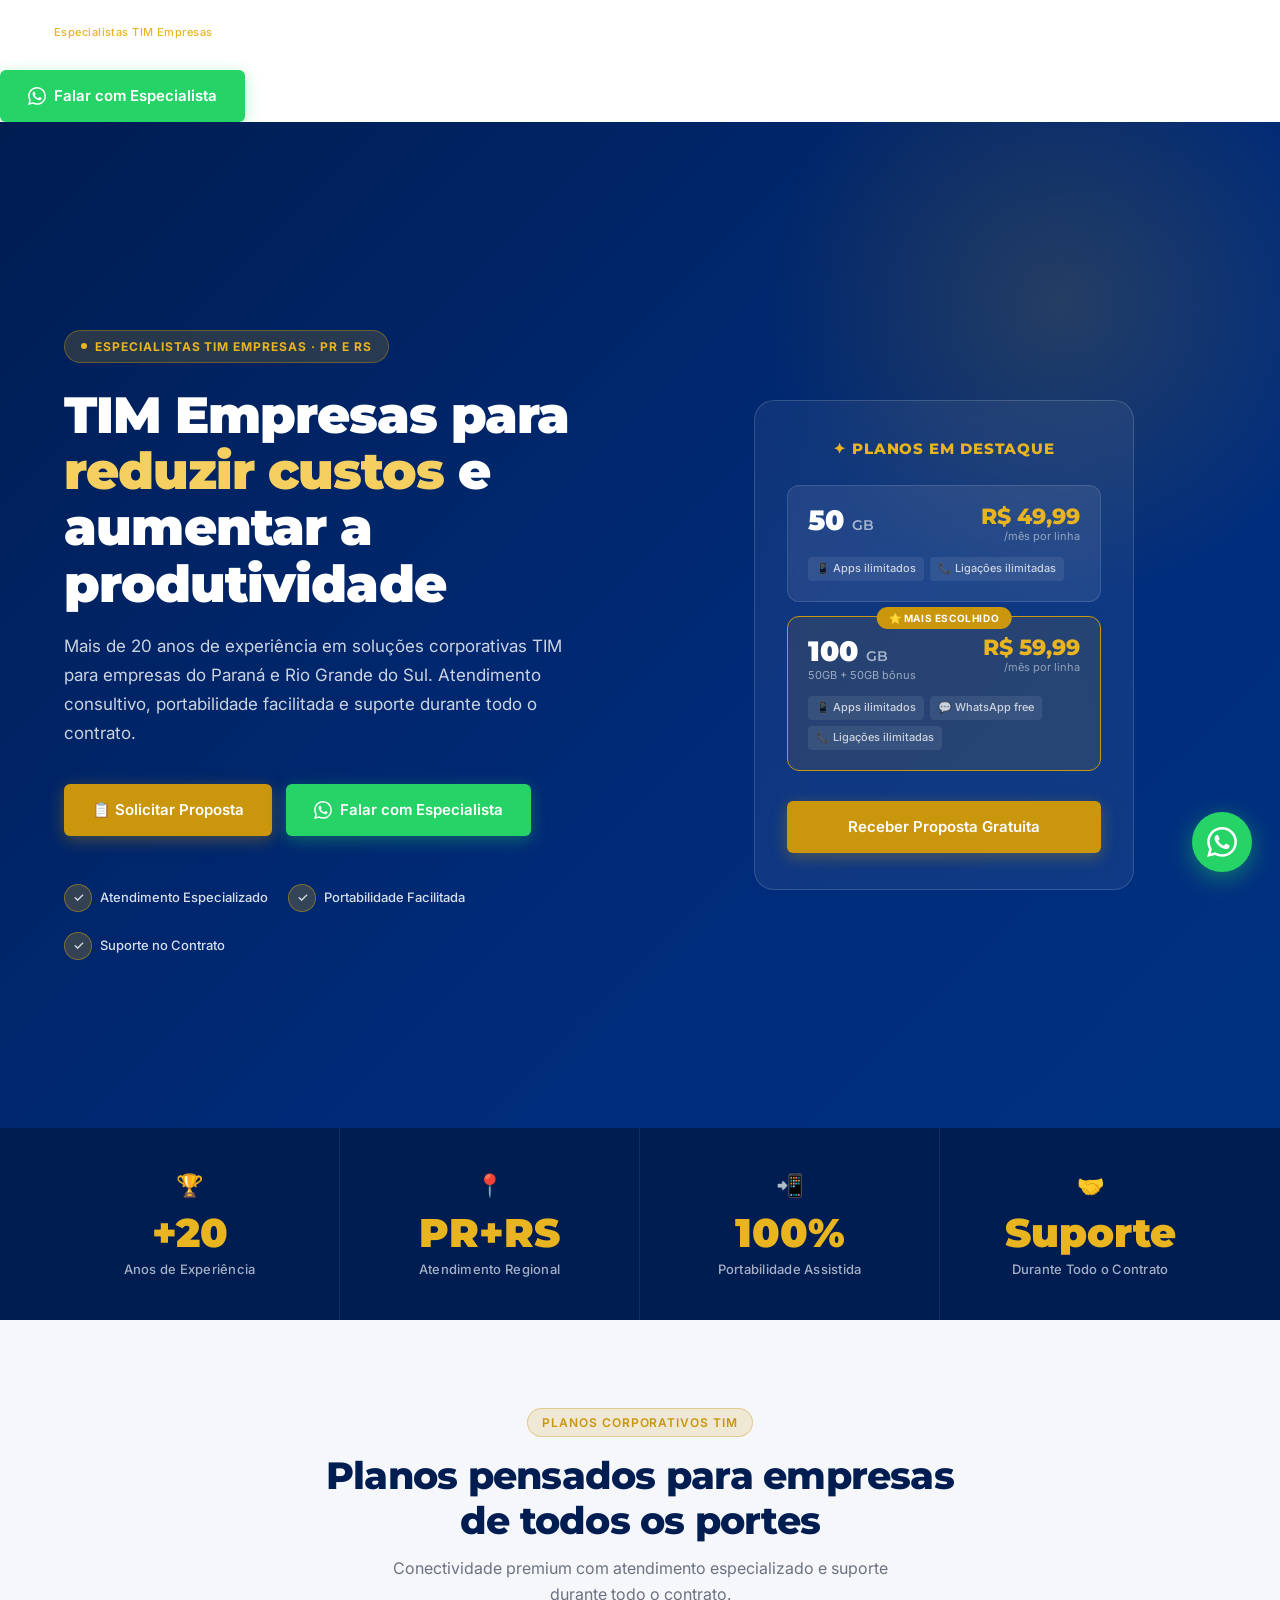
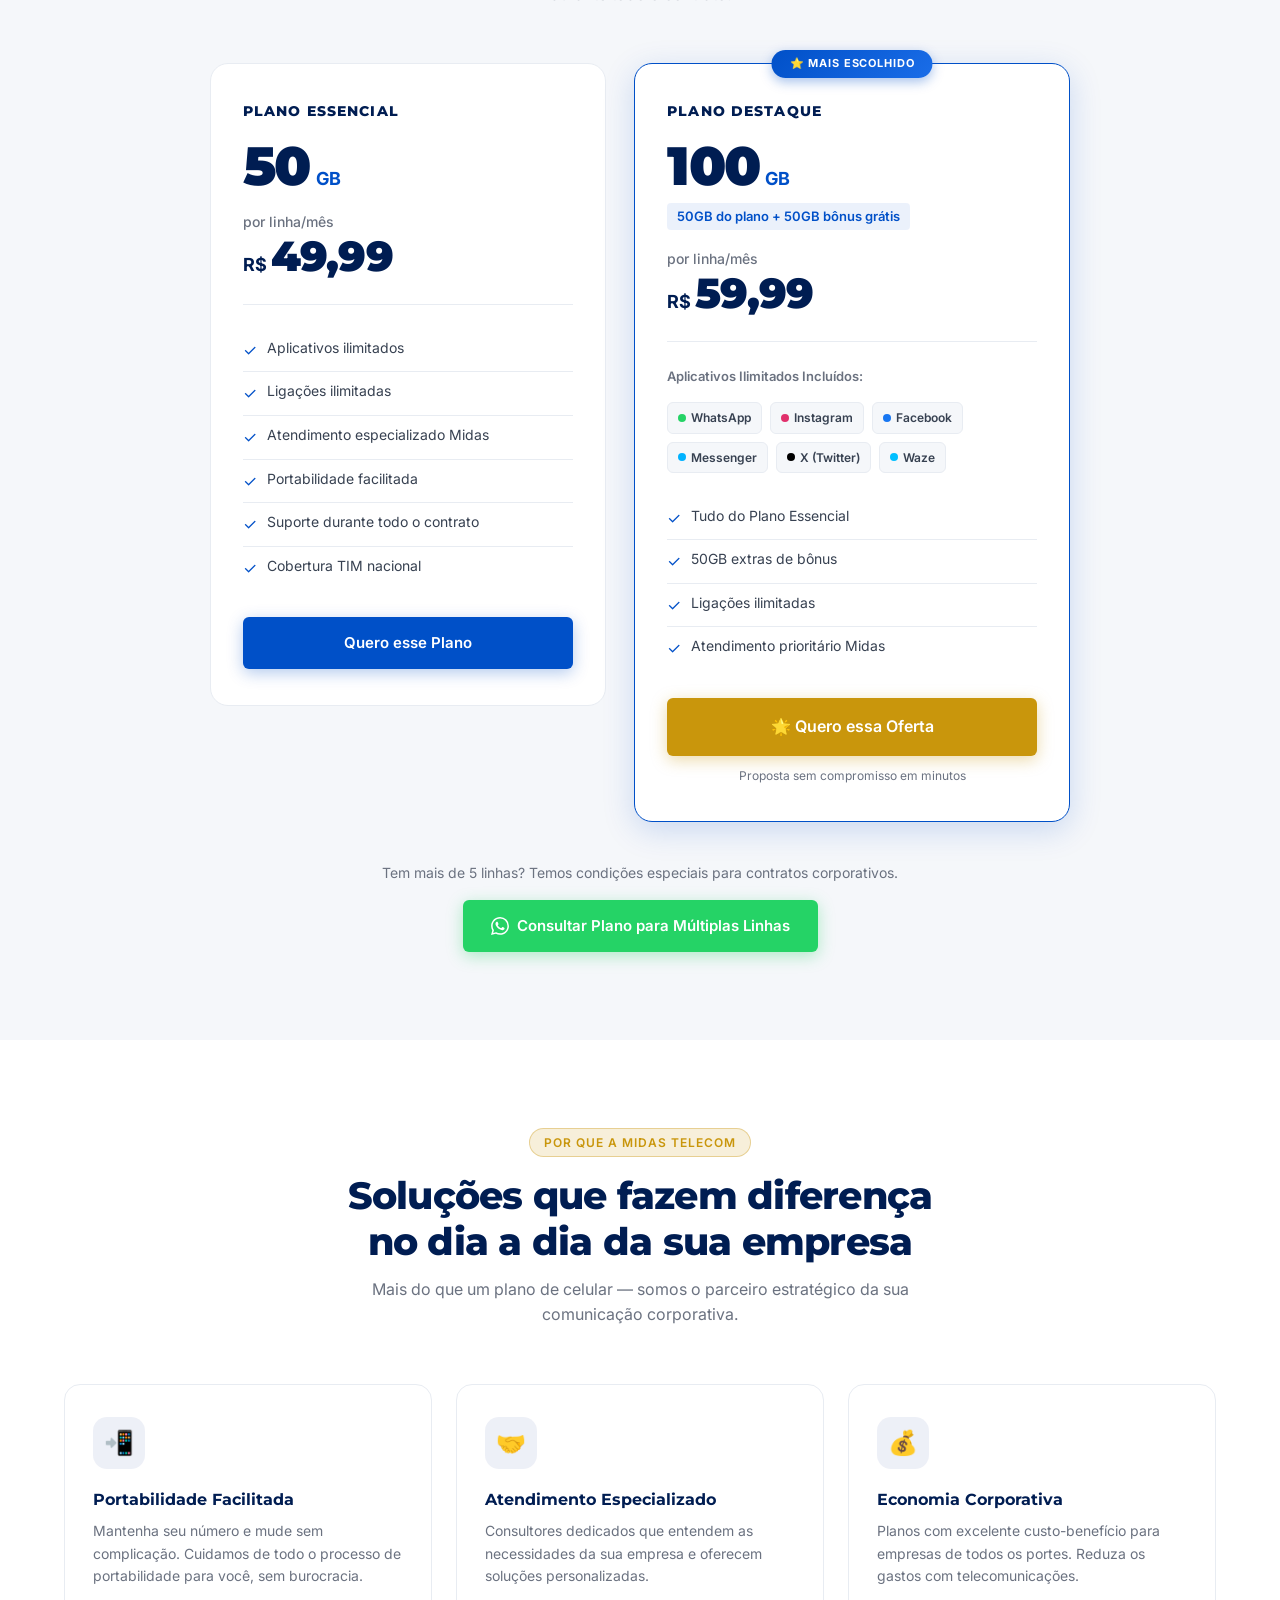
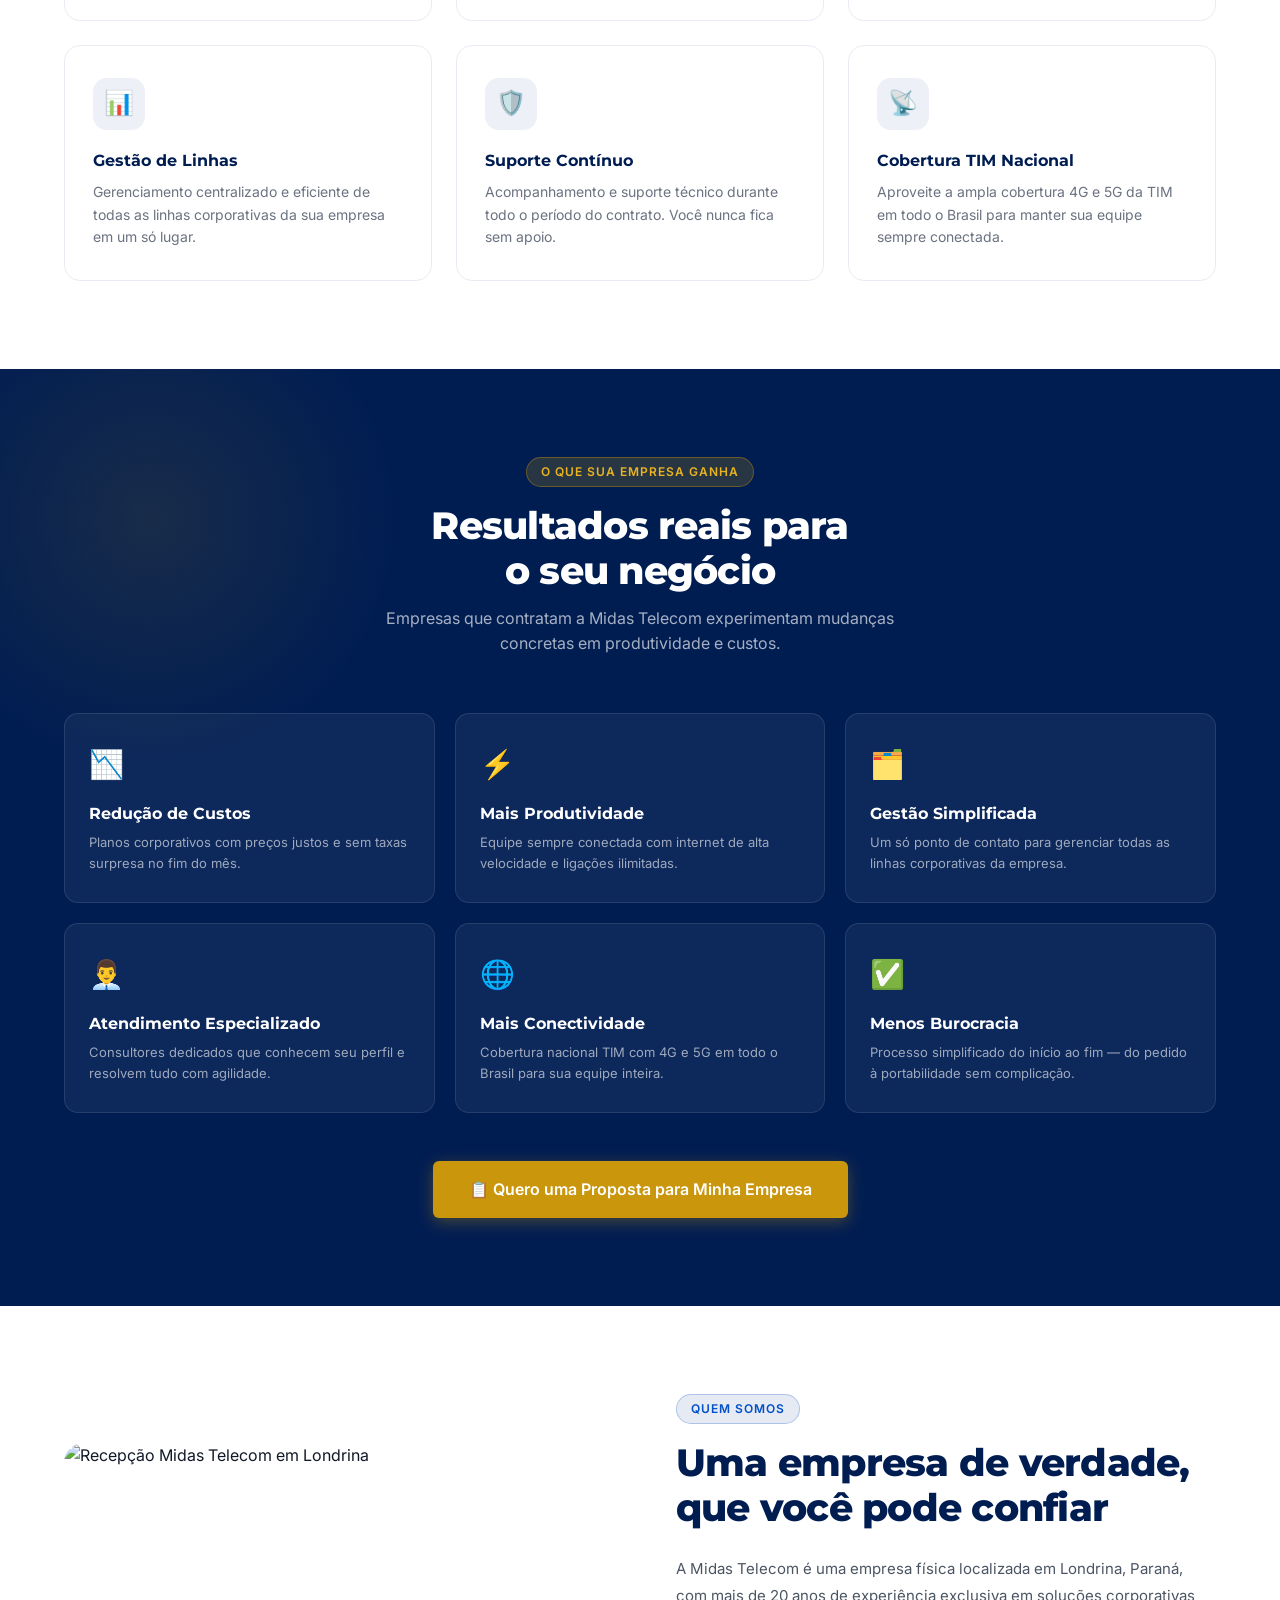
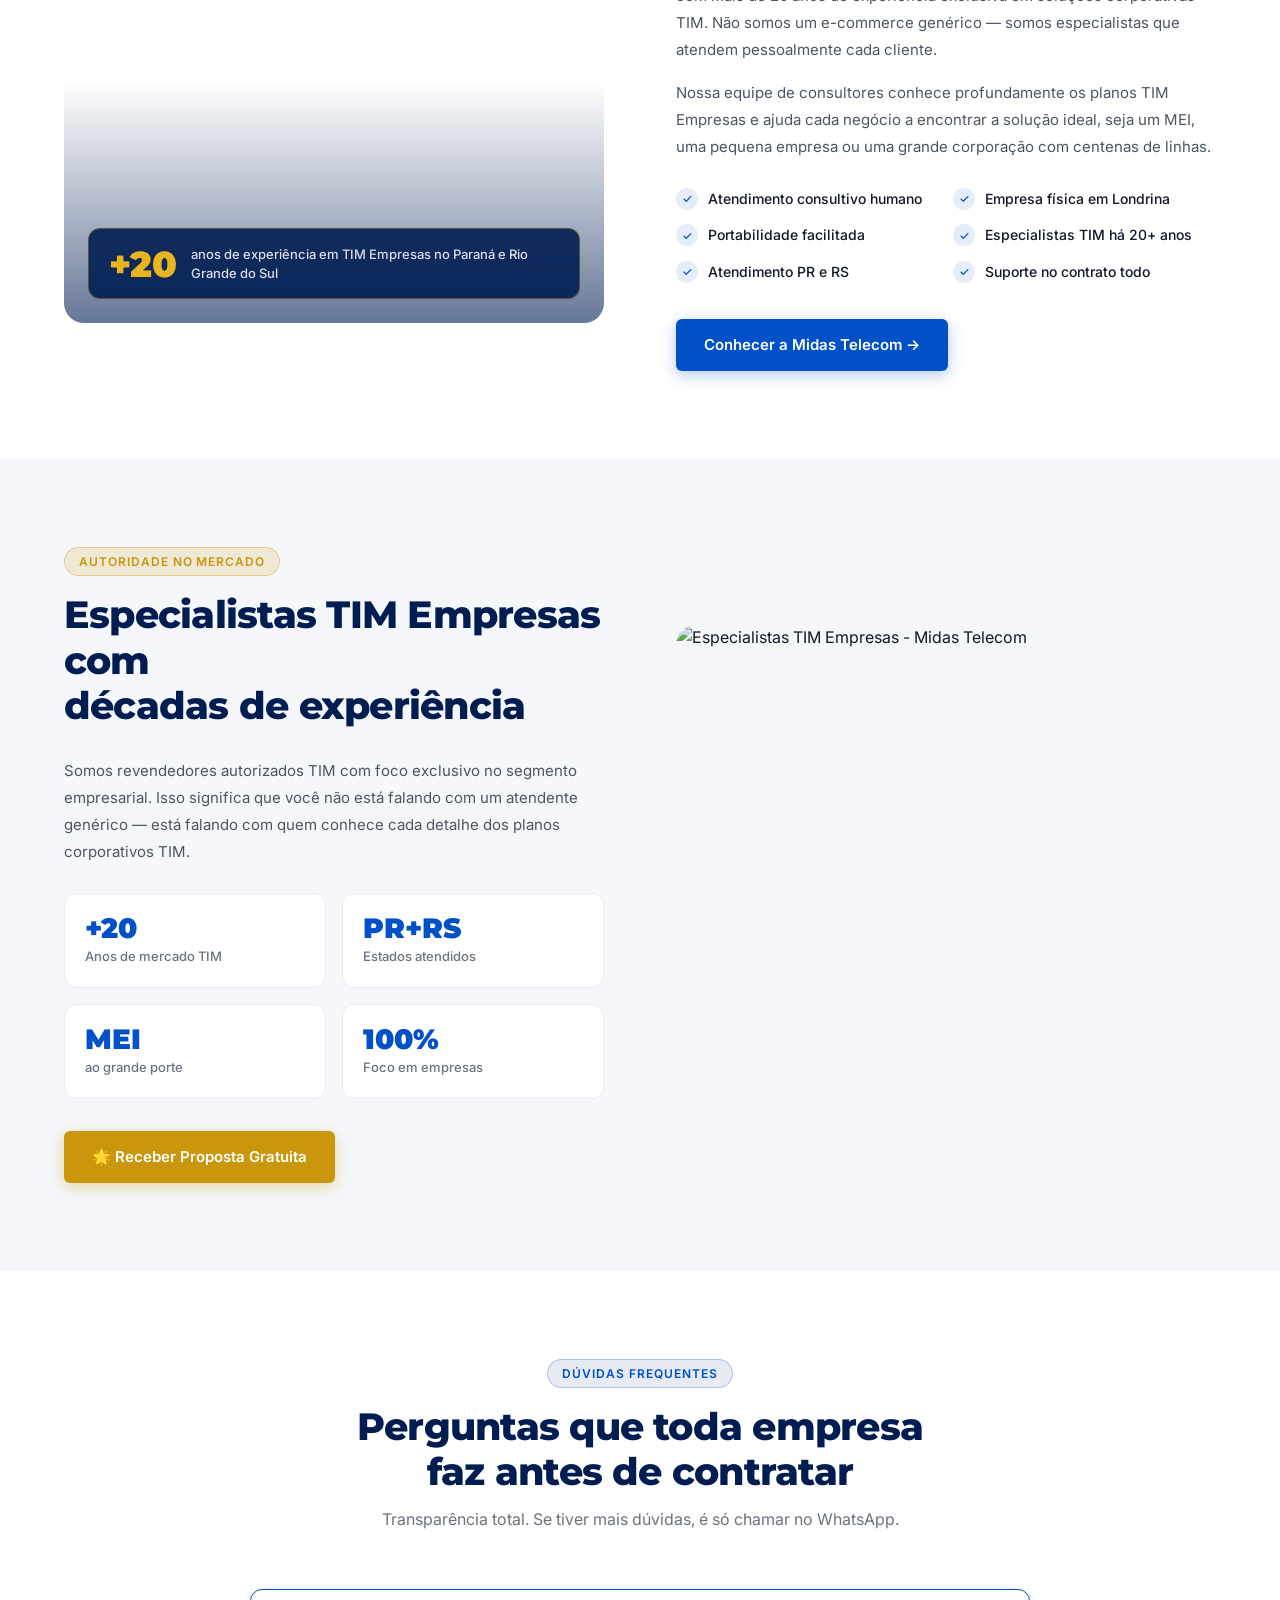
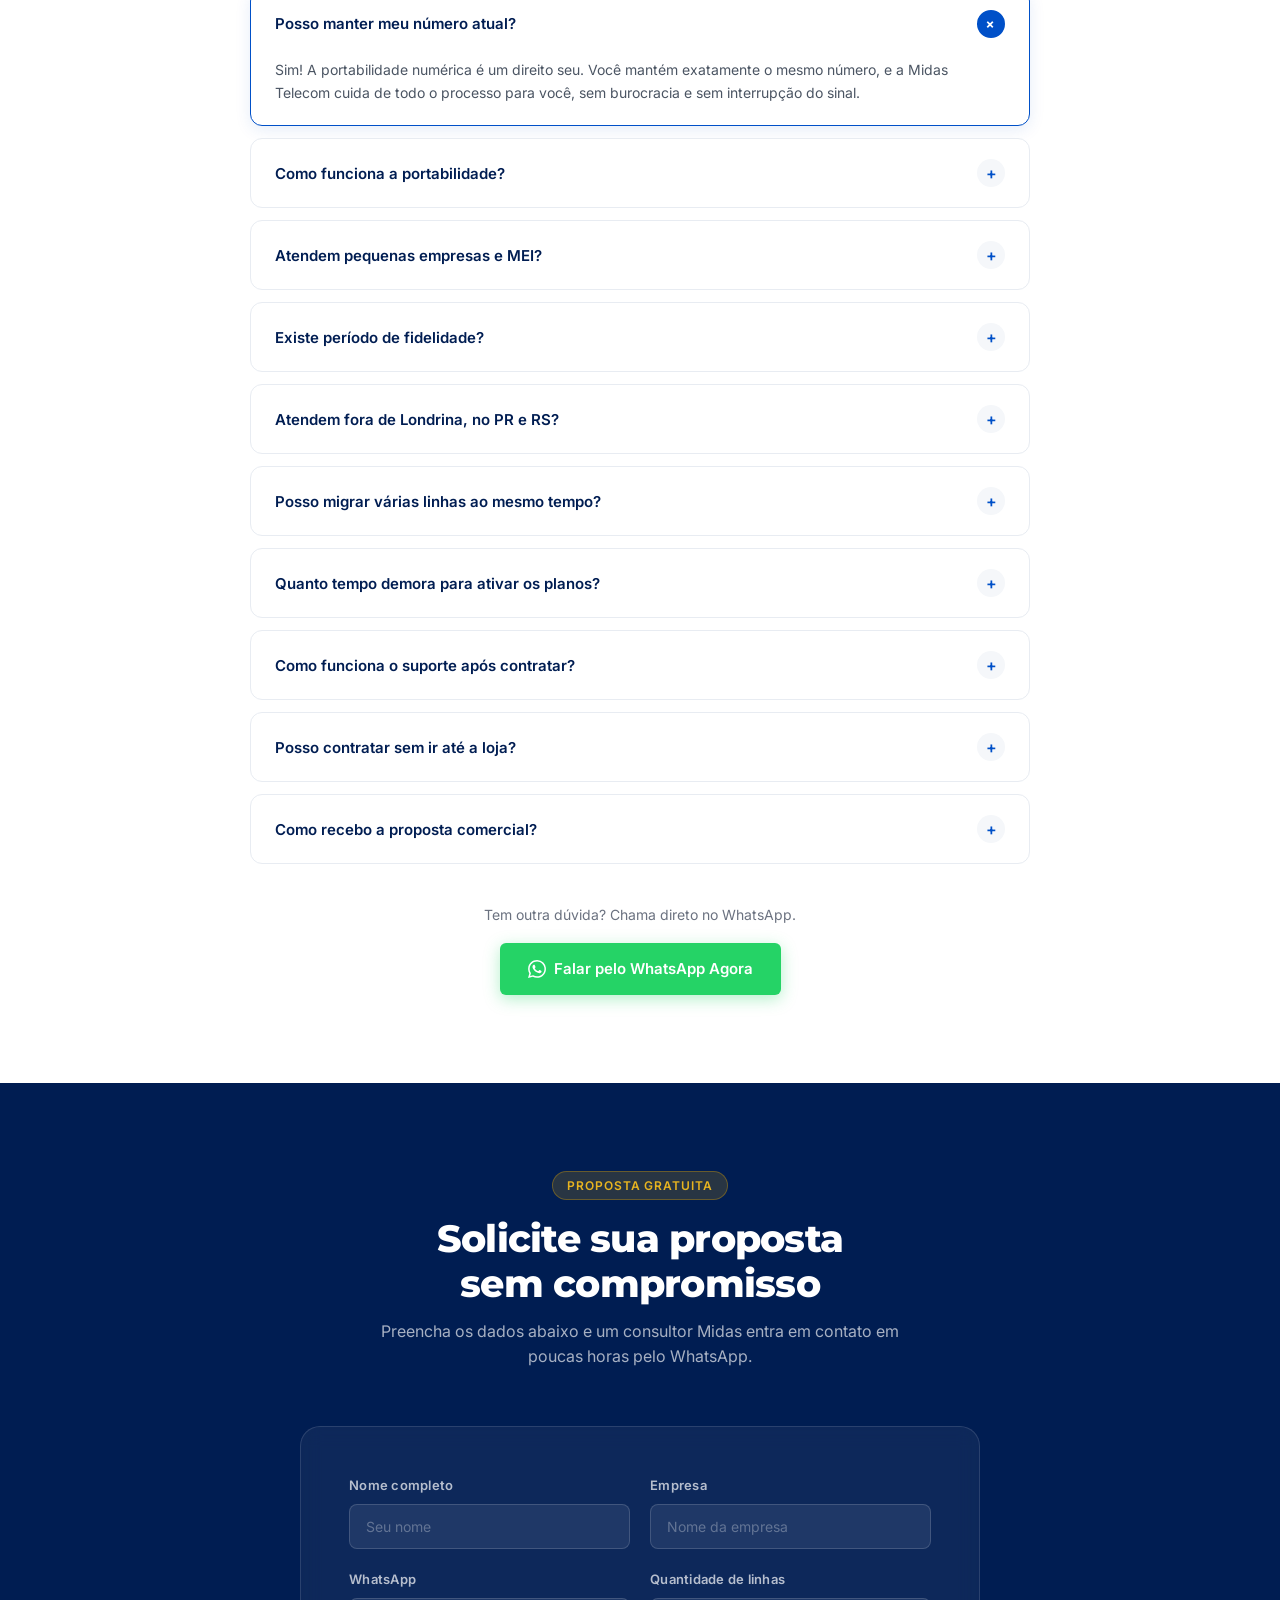
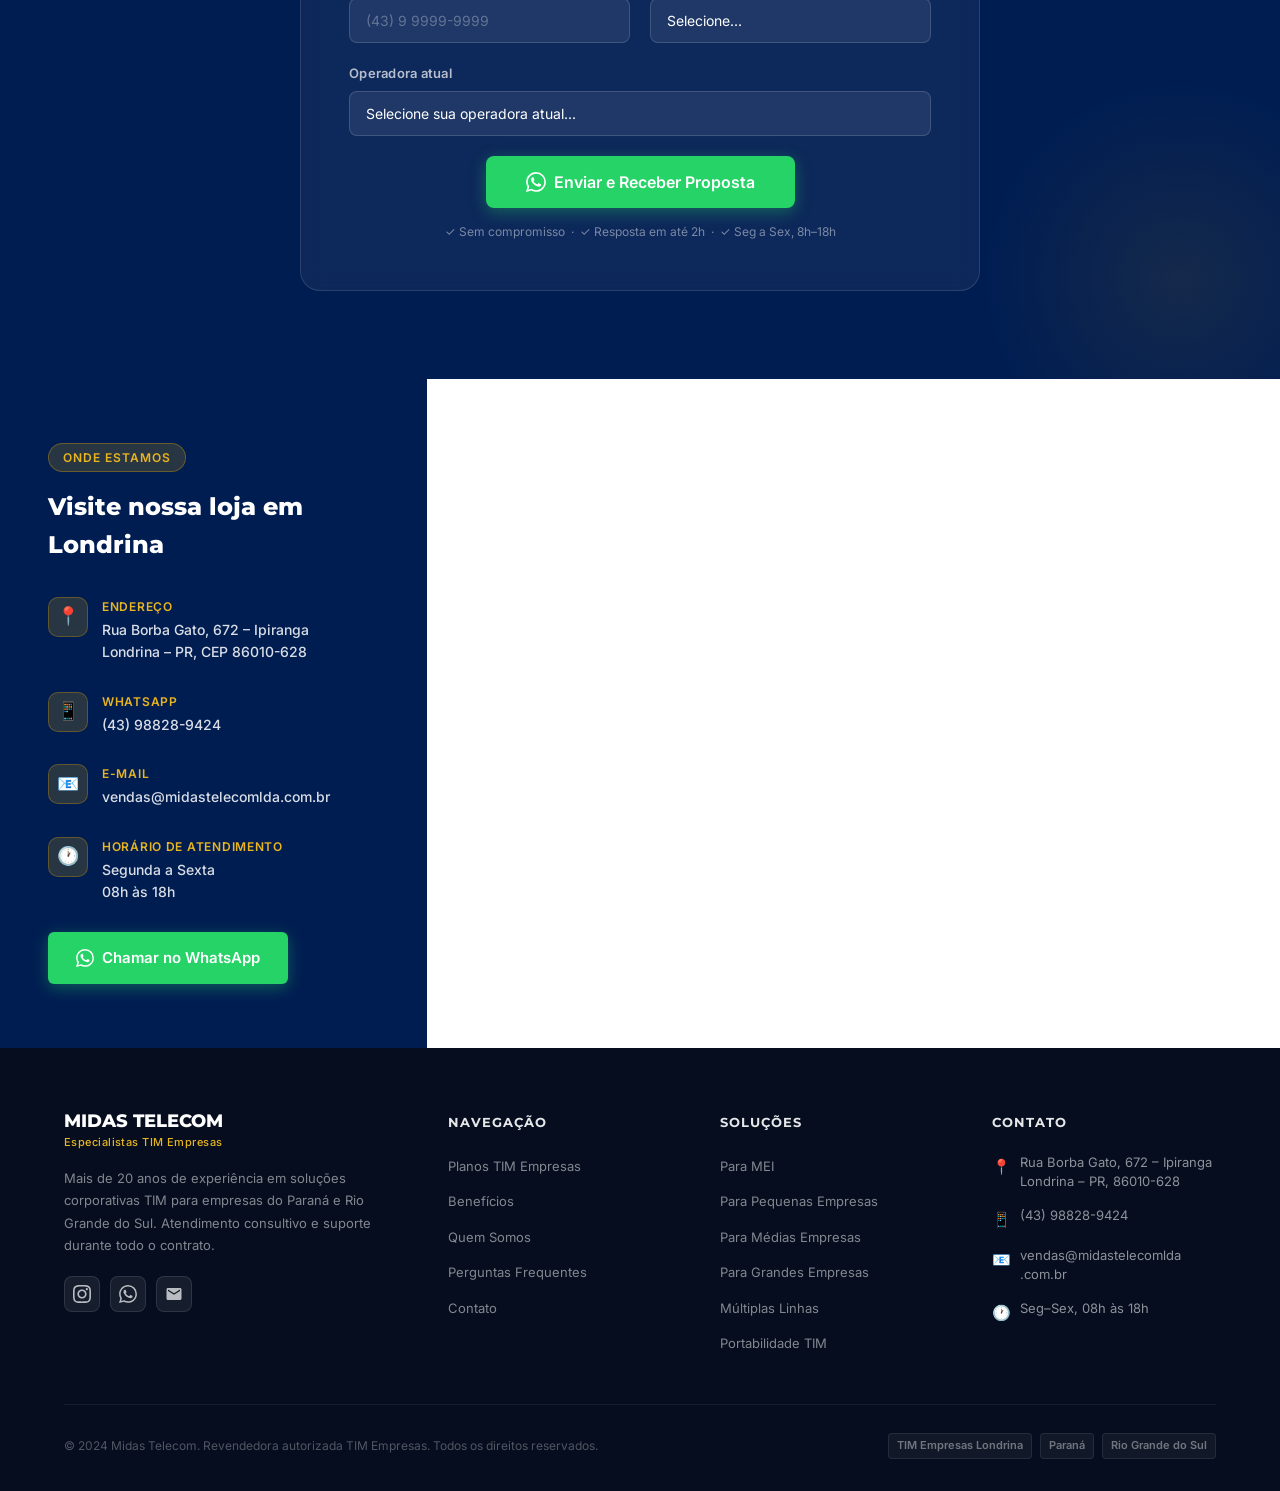
==== commit b75d1ba1: "index.html" ====
--- a/index.html
+++ b/index.html
@@ -1609,15 +1609,19 @@
 <body>
 
 <!-- ─── NAVBAR ─── -->
- <link rel="icon" href="images/logo.png">
-<nav class="navbar" id="navbar">
-  <div class="navbar-inner">
-    <a href="#" class="navbar-logo">
-      <div class="navbar-logo-text">
-        <span class="logo-name">MIDAS TELECOM</span>
-        <span class="logo-sub">Especialistas TIM Empresas</span>
-      </div>
-    </a>
+<a href="#" class="navbar-logo">
+
+  <img
+    src="images/logo.png"
+    alt="Midas Telecom"
+    class="navbar-logo-img">
+
+  <div class="navbar-logo-text">
+    <span class="logo-name">MIDAS TELECOM</span>
+    <span class="logo-sub">Especialistas TIM Empresas</span>
+  </div>
+
+</a>
     <ul class="navbar-links" id="navLinks">
       <li><a href="#planos">Planos</a></li>
       <li><a href="#beneficios">Benefícios</a></li>
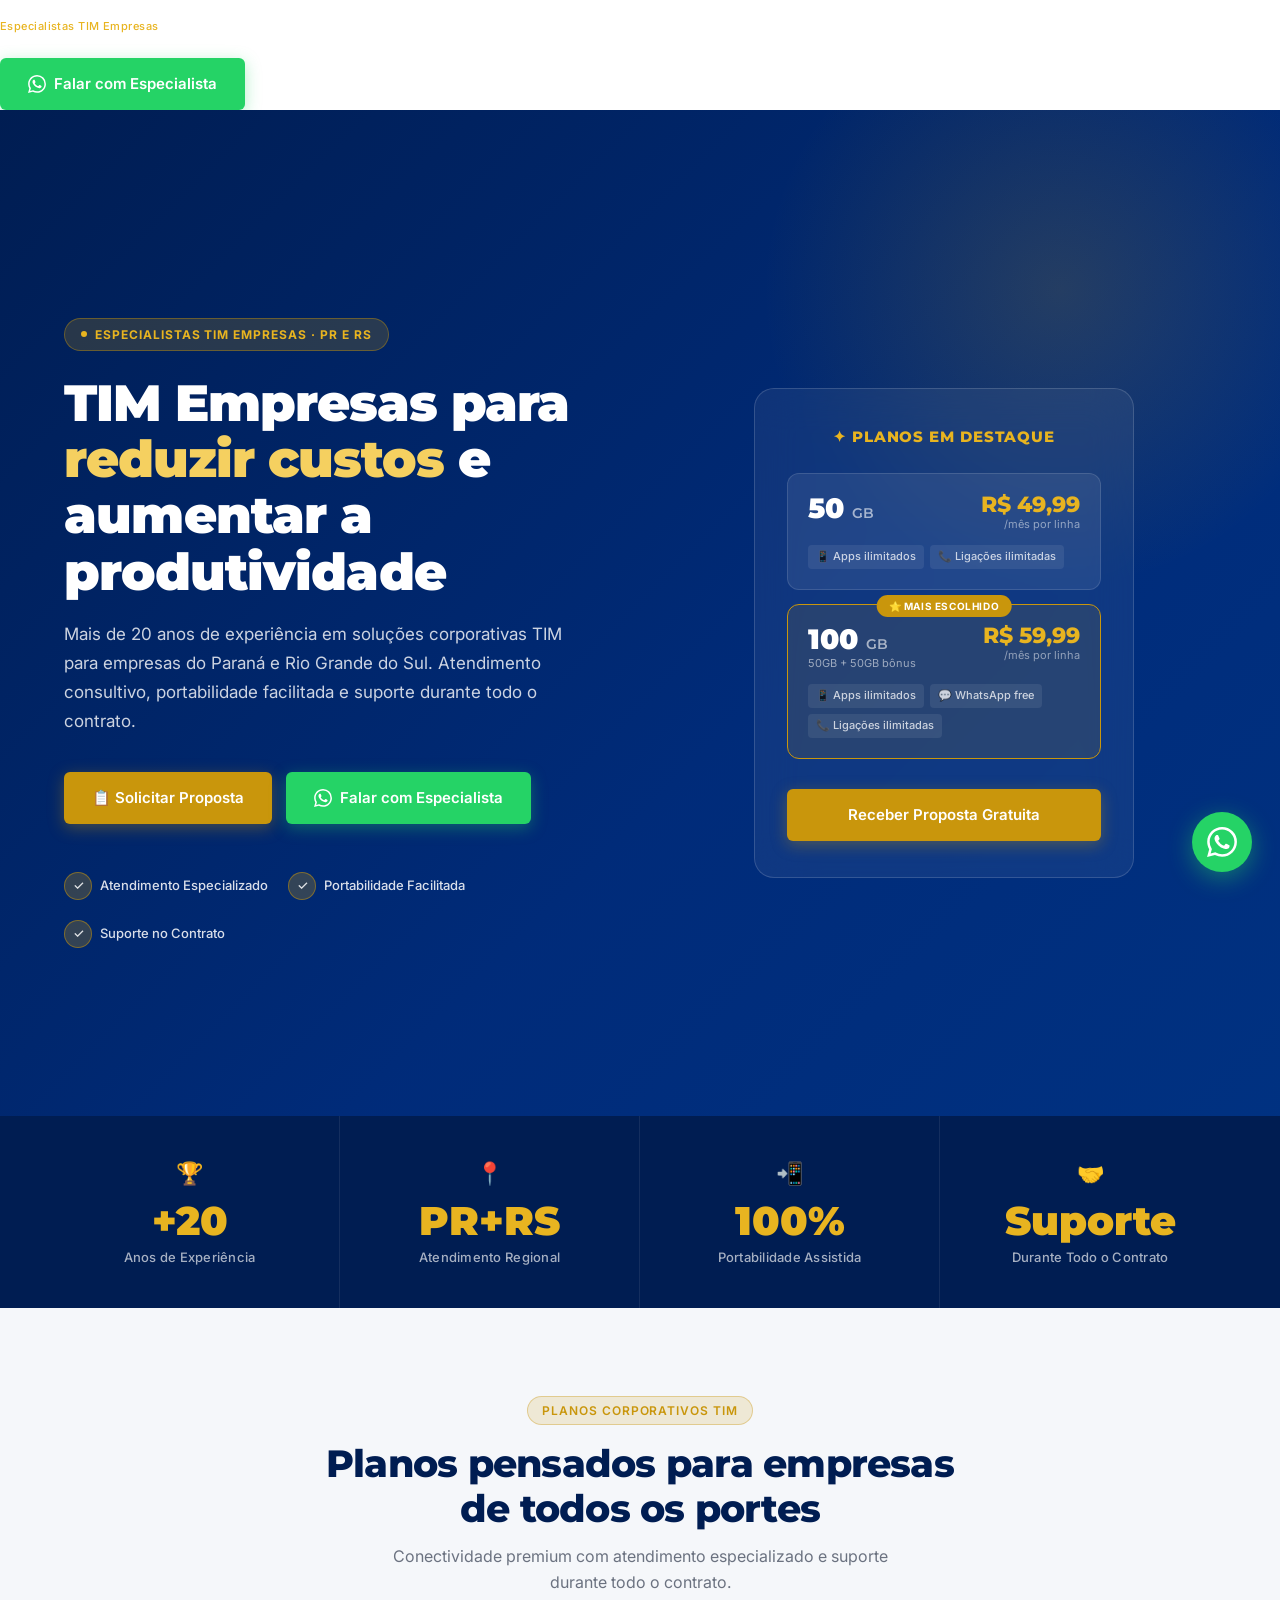
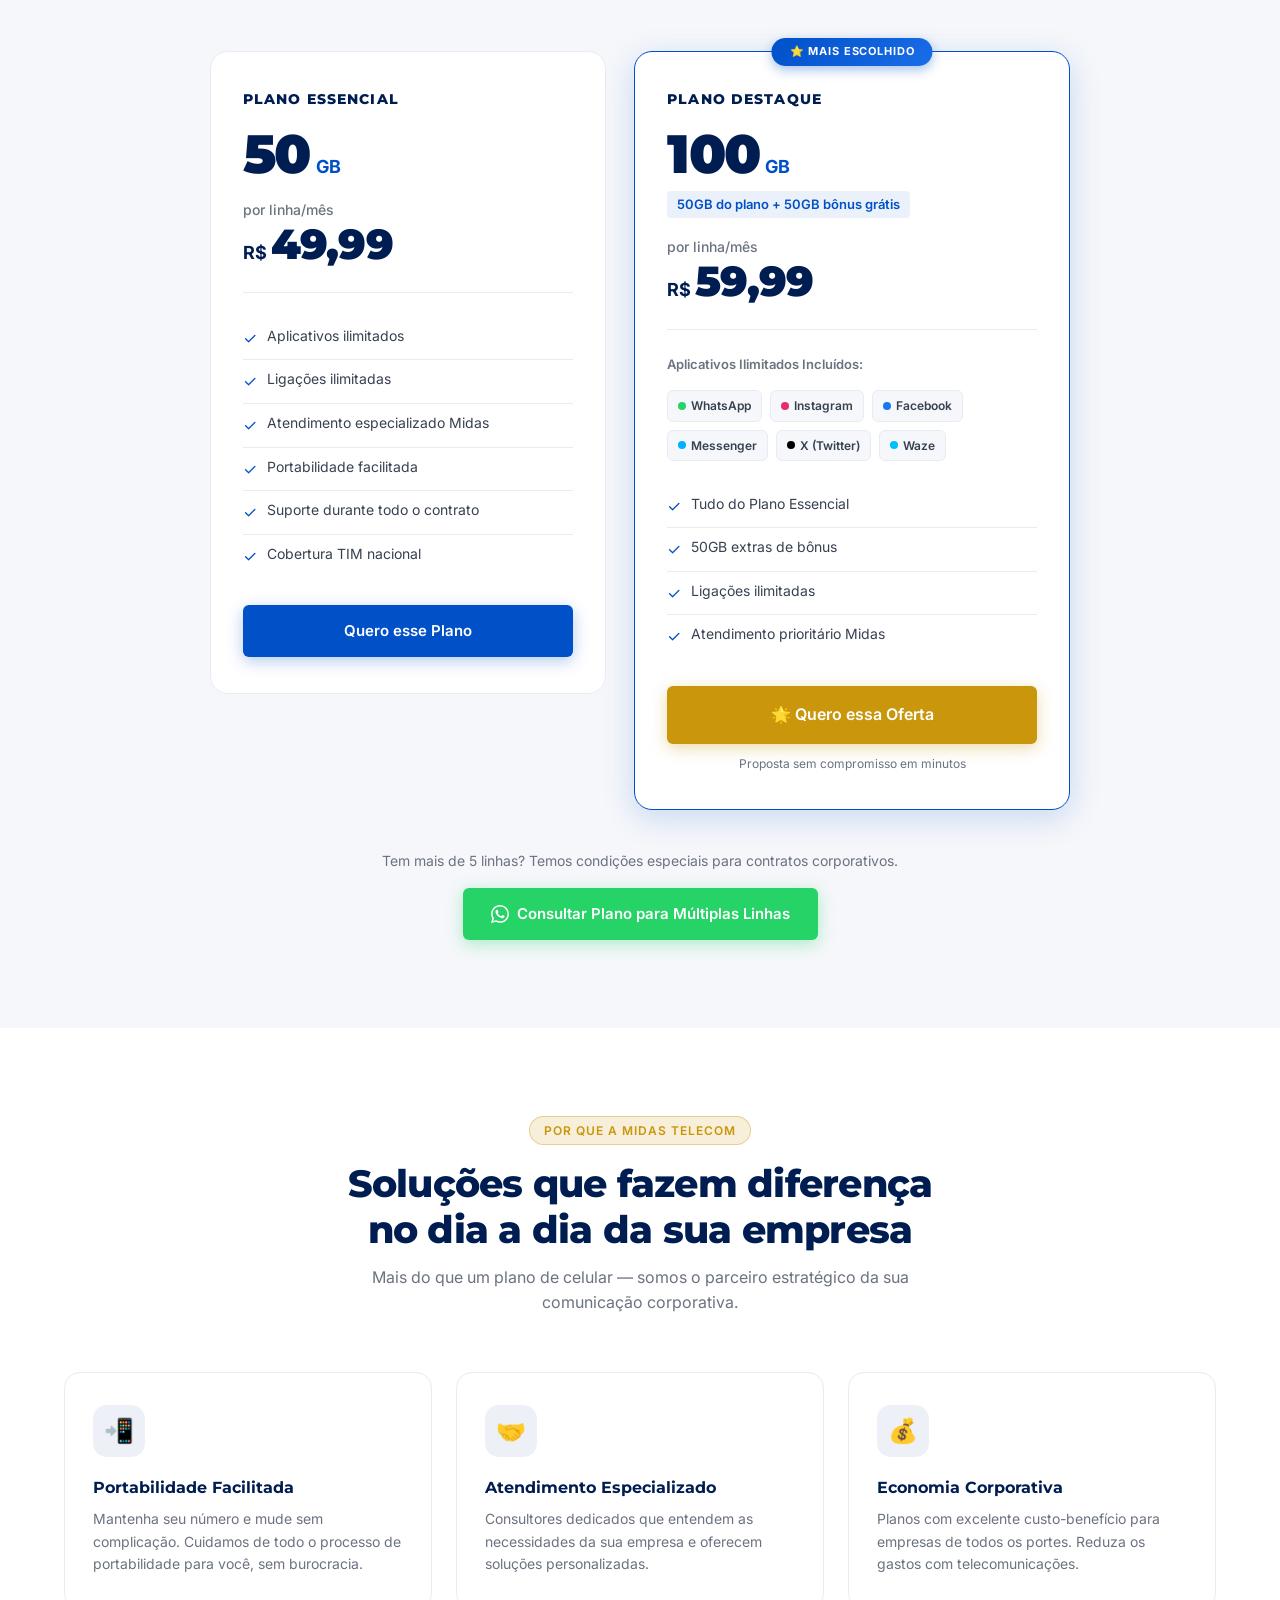
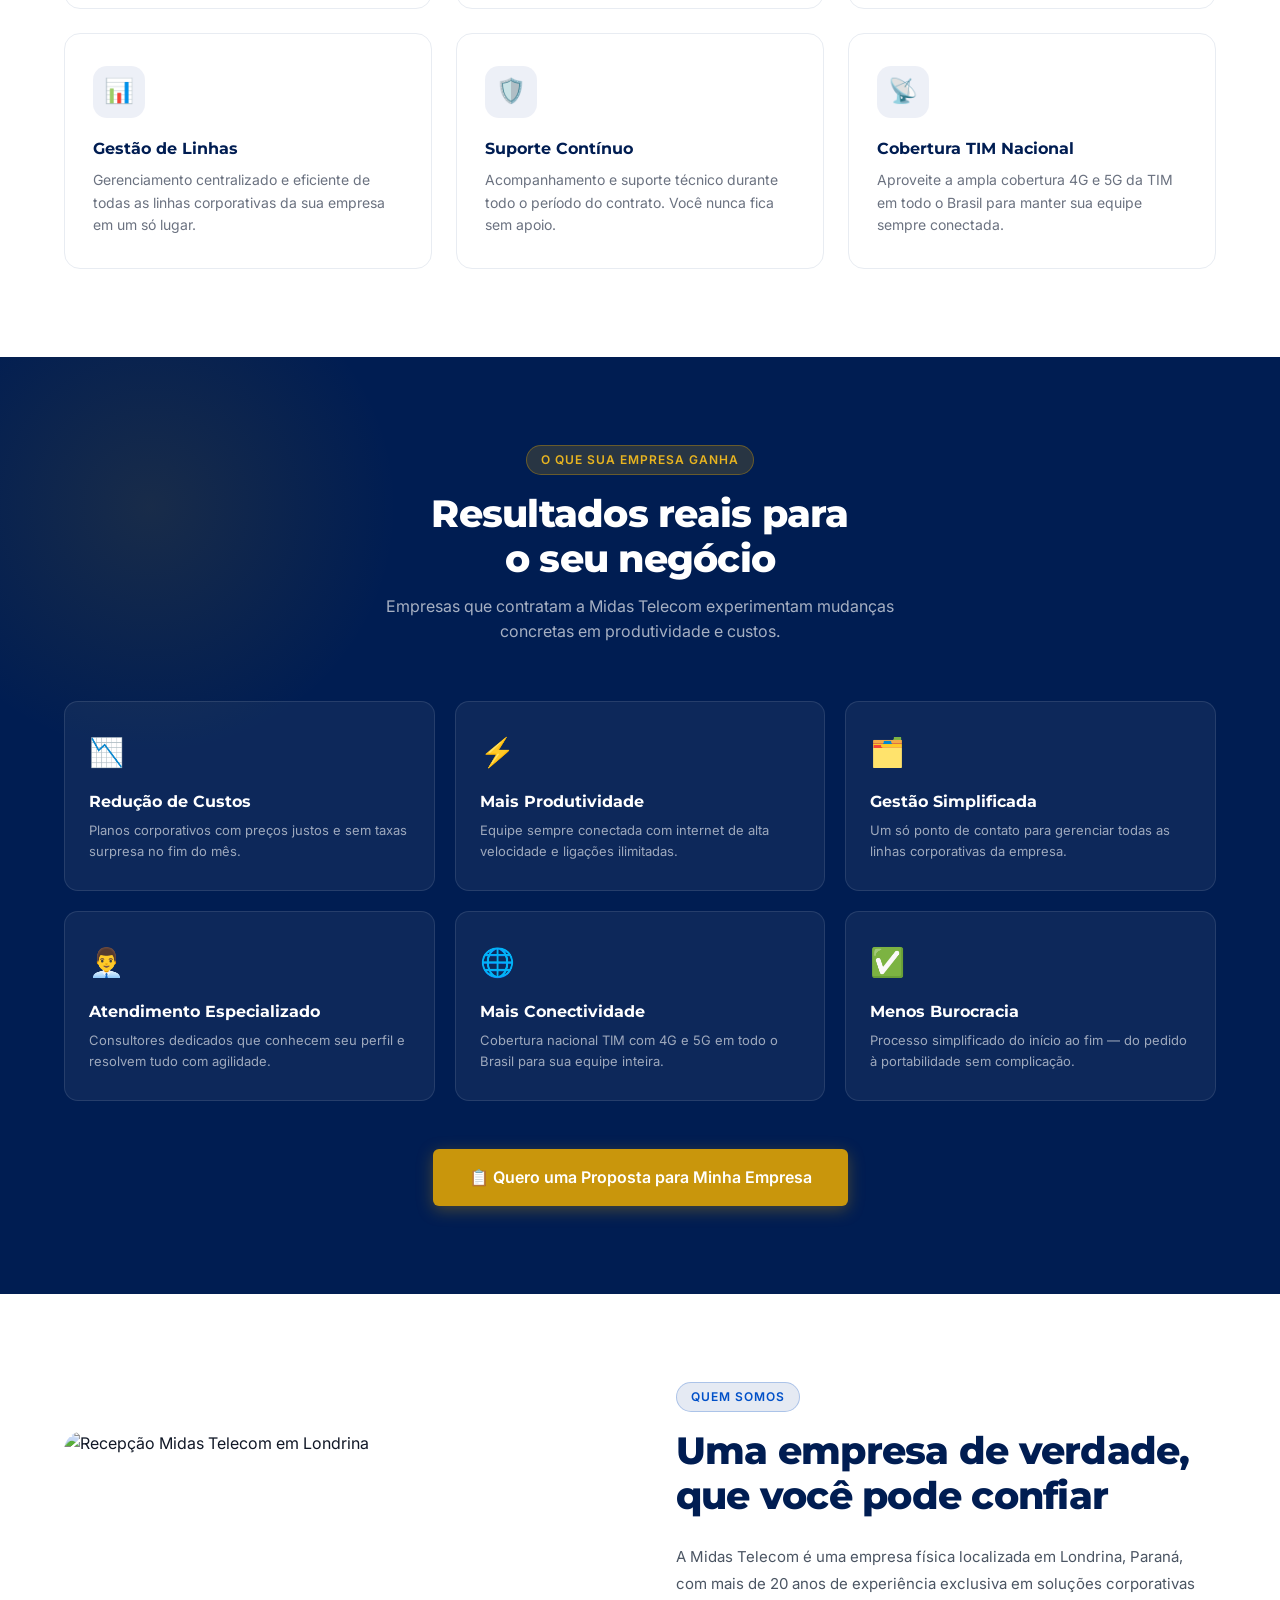
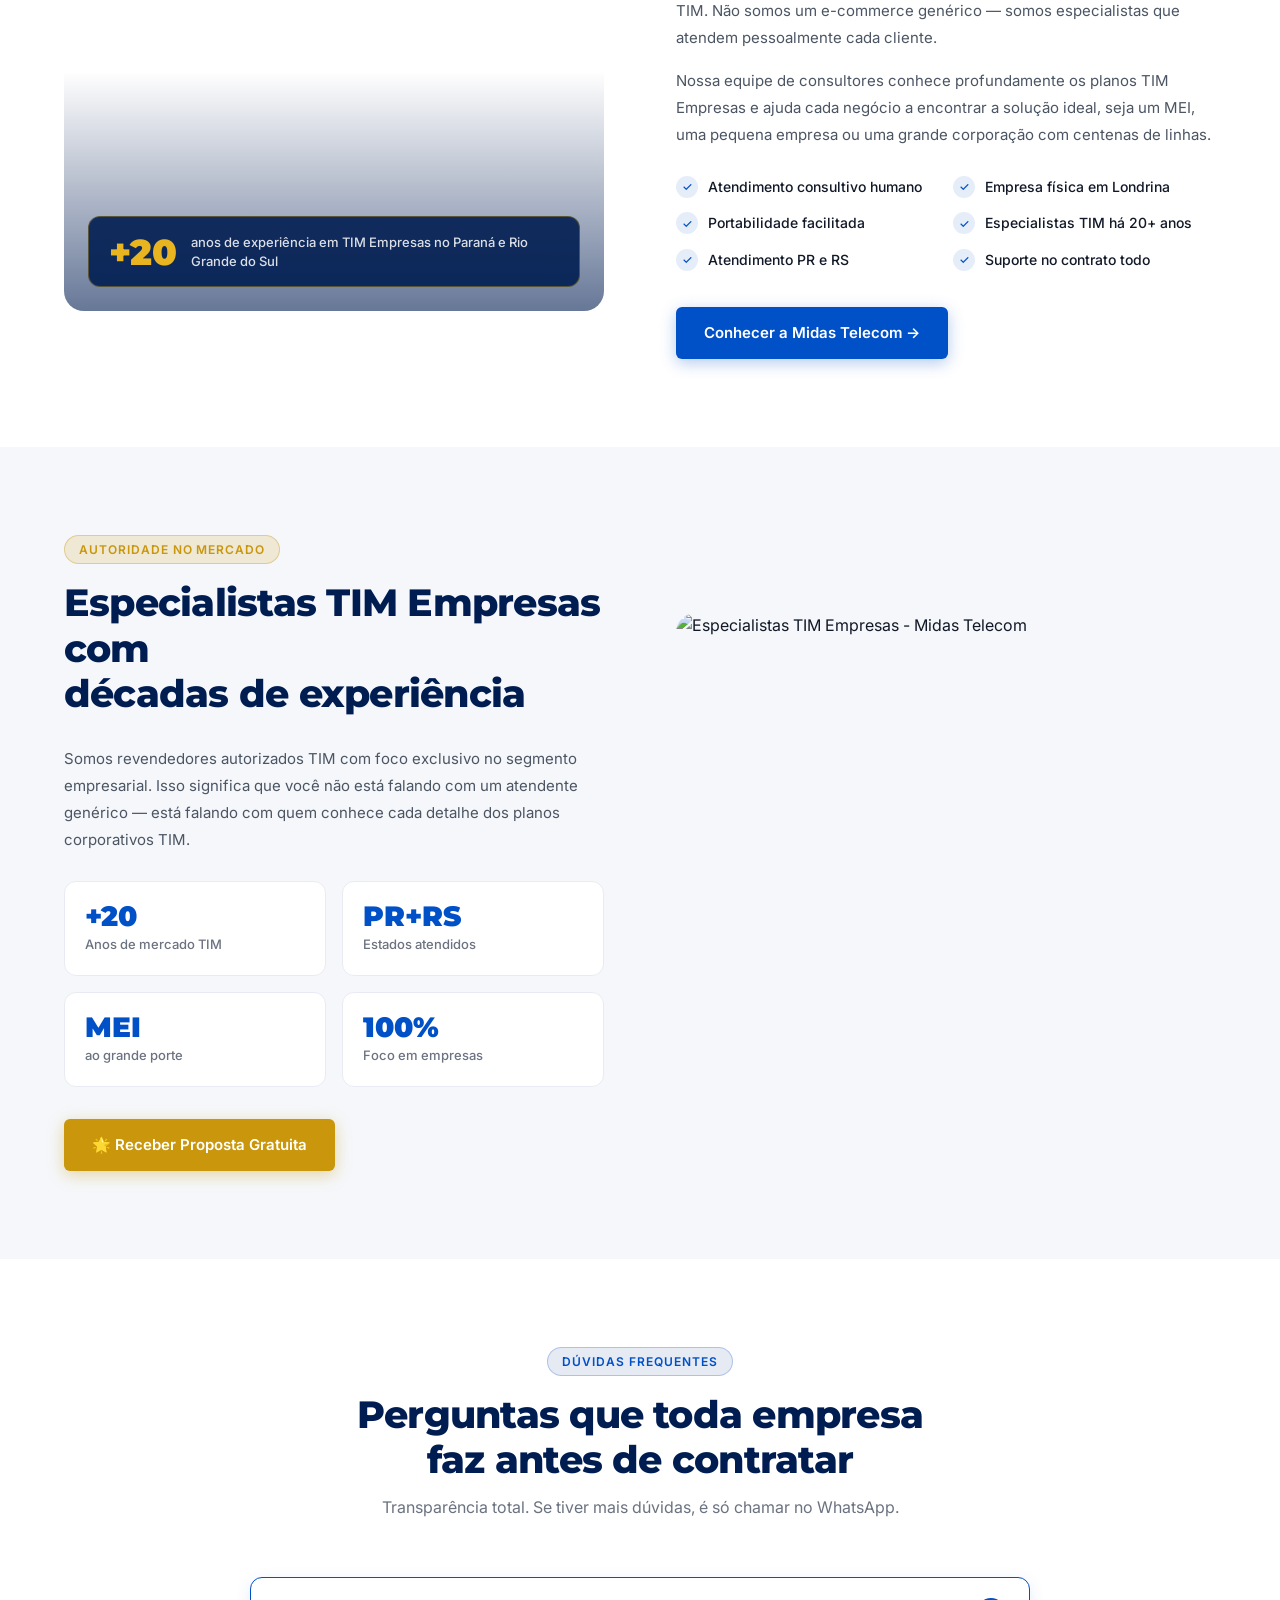
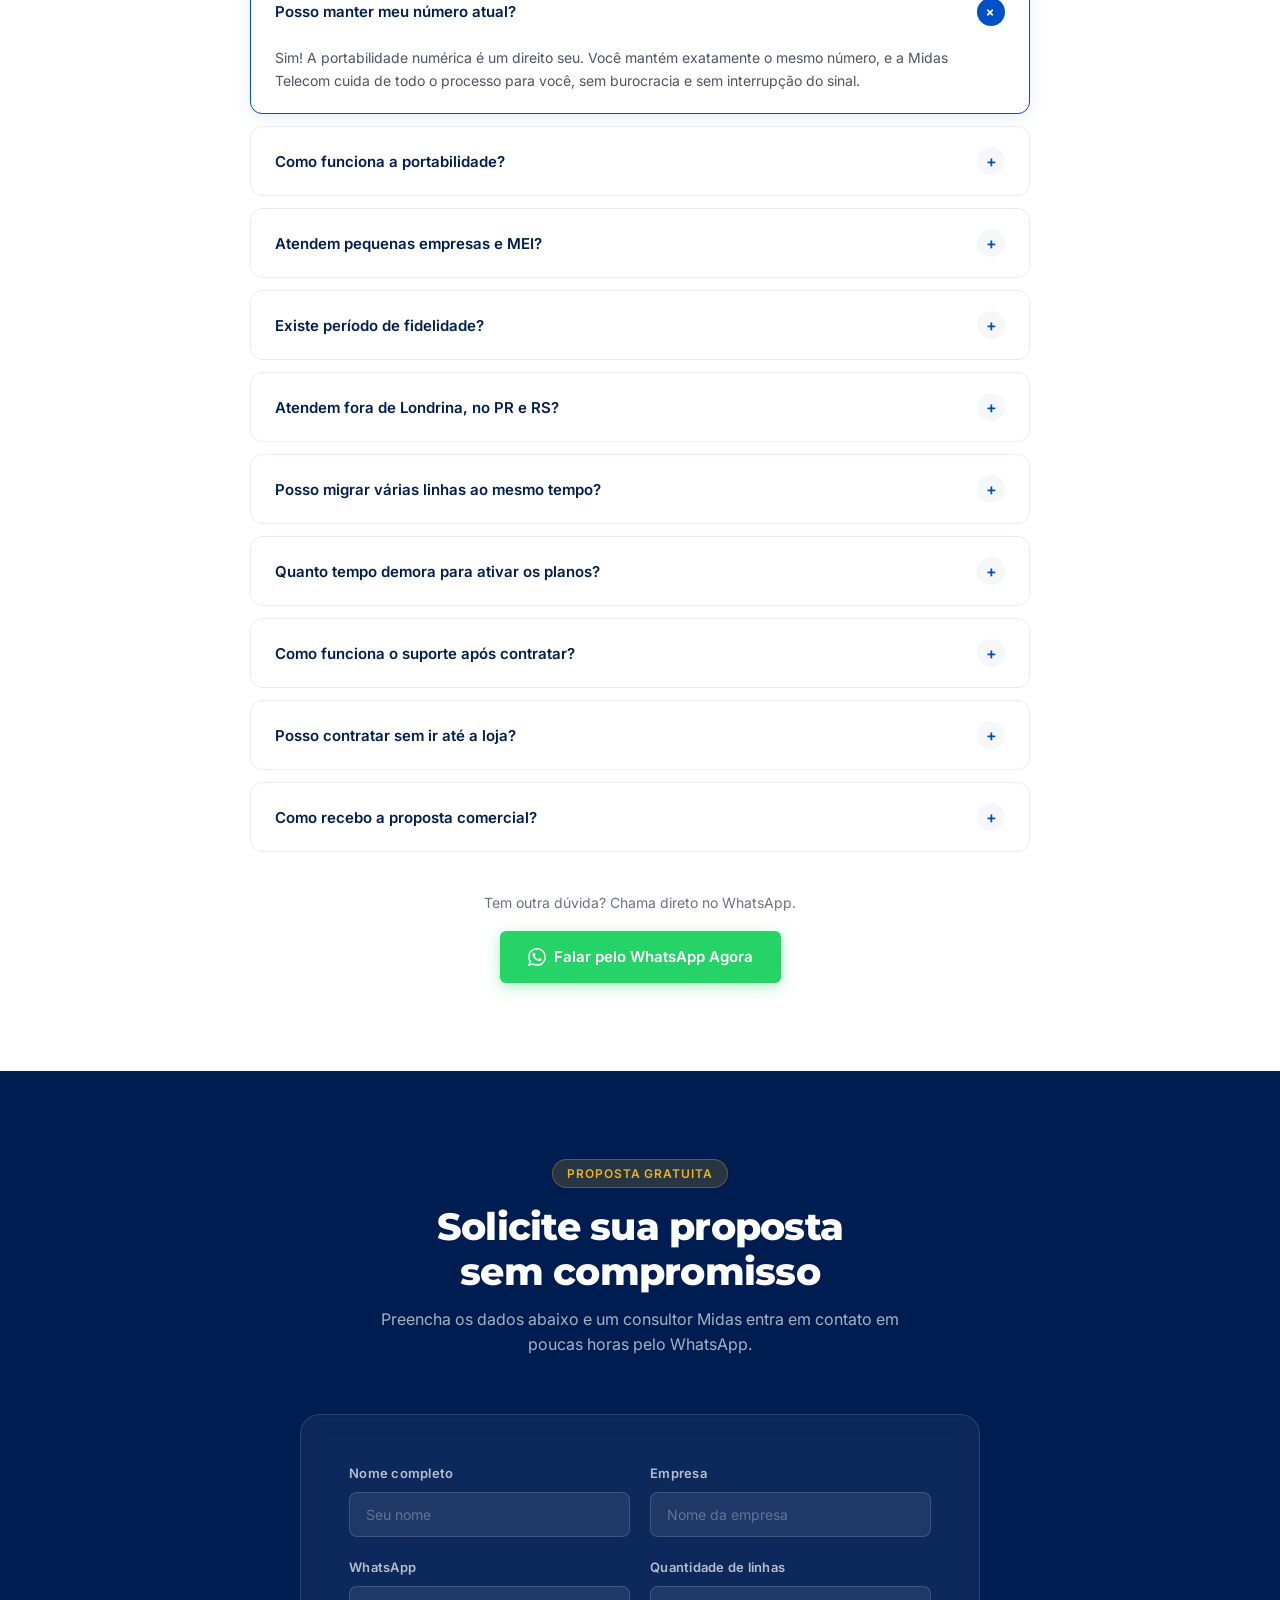
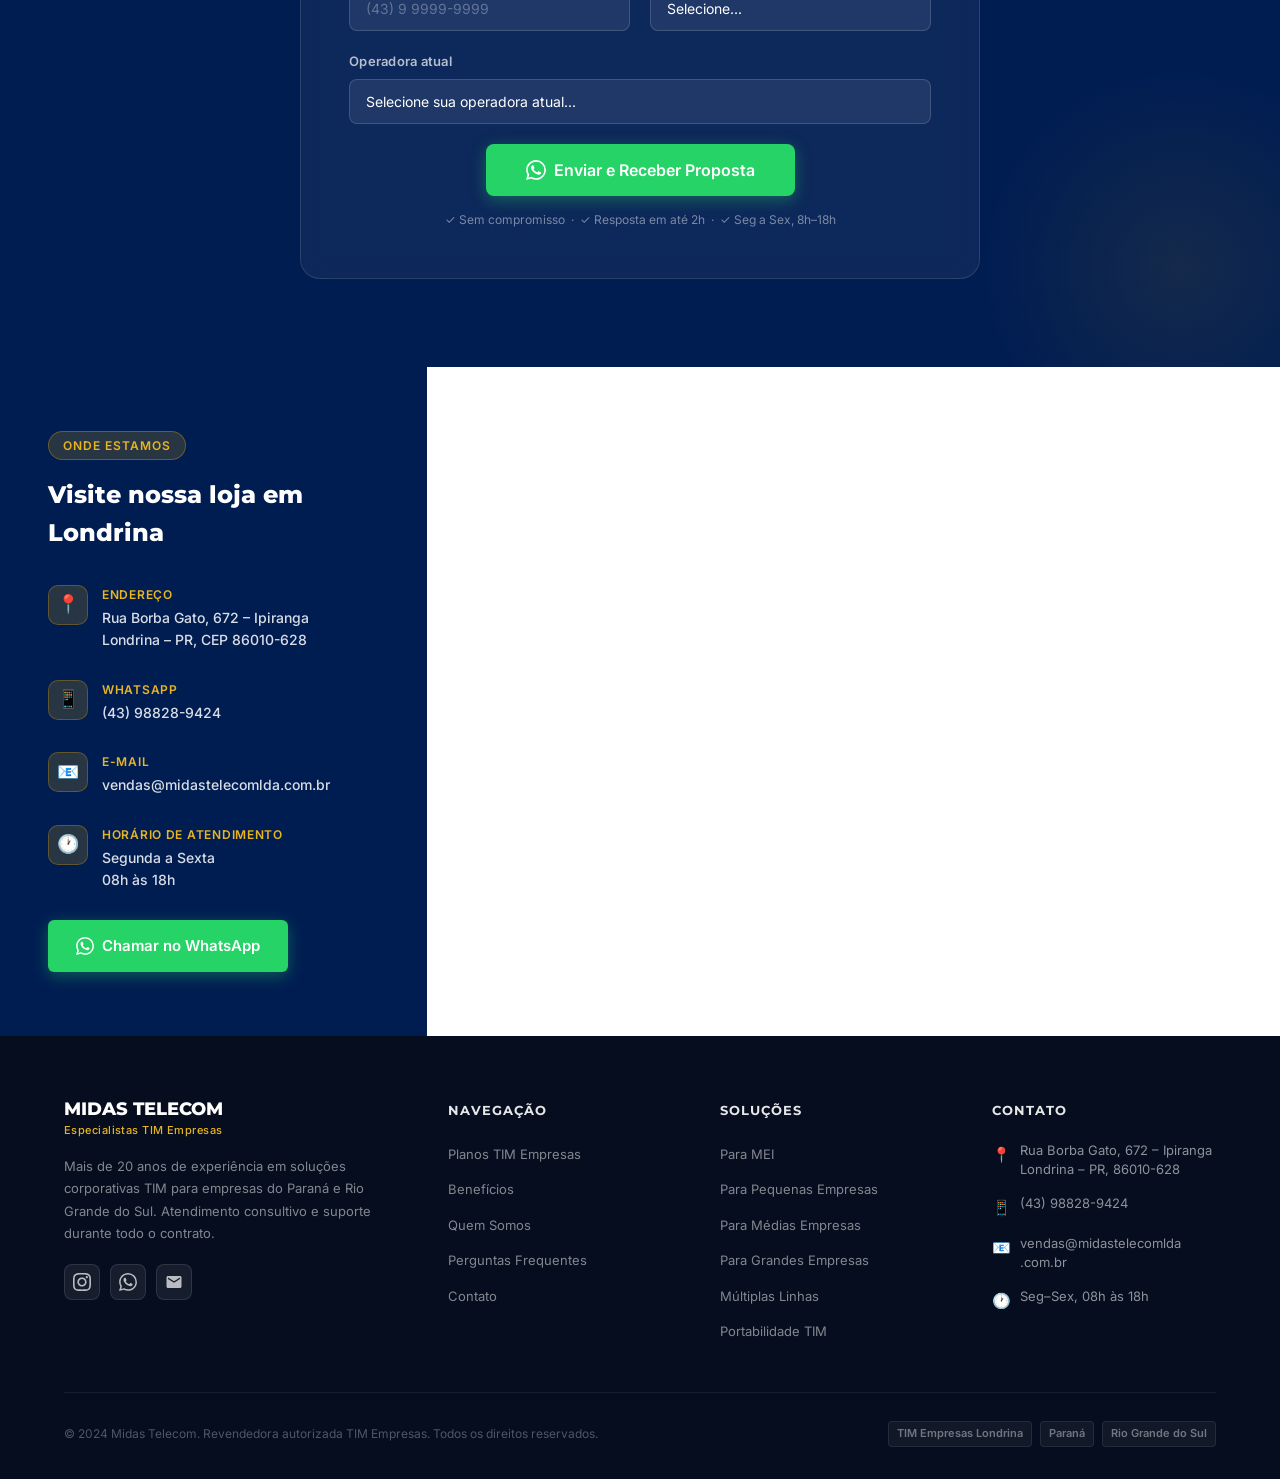
==== commit 9cb9e03f: "Update index.html" ====
--- a/index.html
+++ b/index.html
@@ -1610,17 +1610,10 @@
 
 <!-- ─── NAVBAR ─── -->
 <a href="#" class="navbar-logo">
-
-  <img
-    src="images/logo.png"
-    alt="Midas Telecom"
-    class="navbar-logo-img">
-
   <div class="navbar-logo-text">
     <span class="logo-name">MIDAS TELECOM</span>
     <span class="logo-sub">Especialistas TIM Empresas</span>
   </div>
-
 </a>
     <ul class="navbar-links" id="navLinks">
       <li><a href="#planos">Planos</a></li>
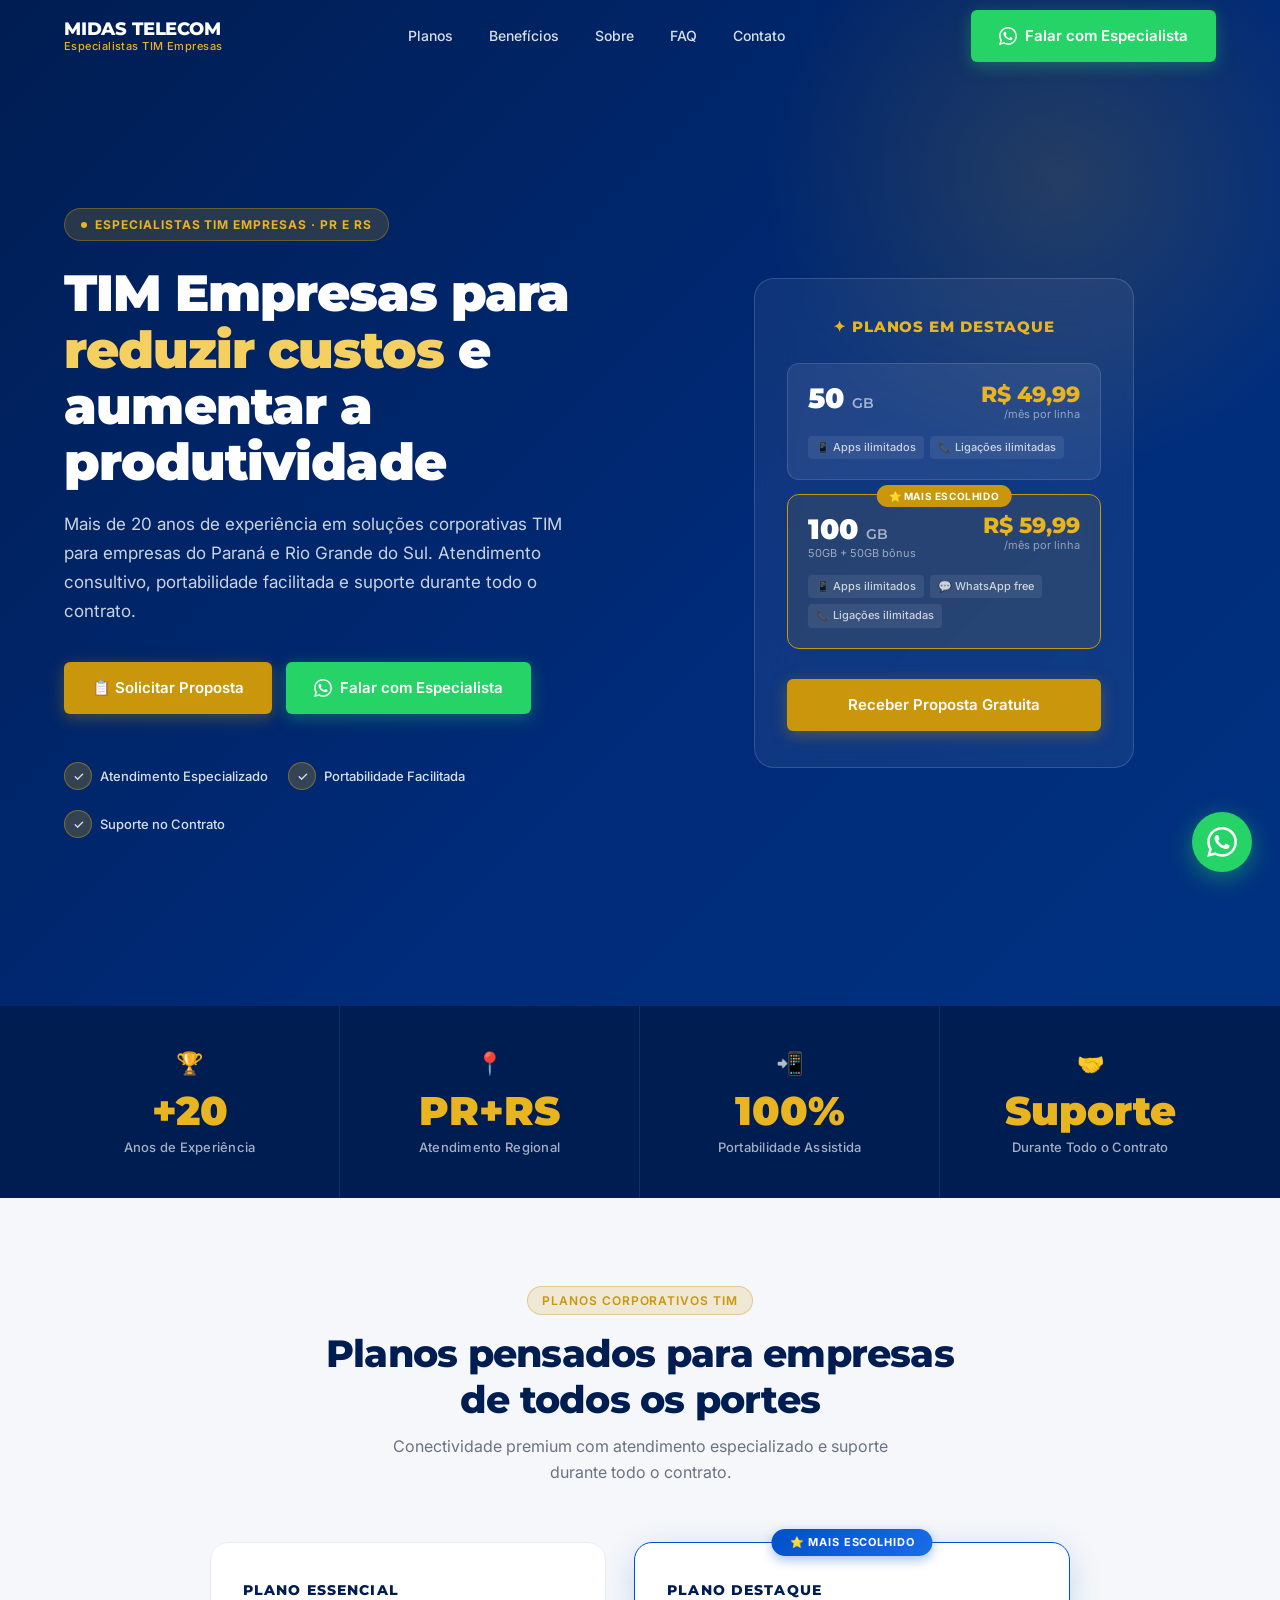
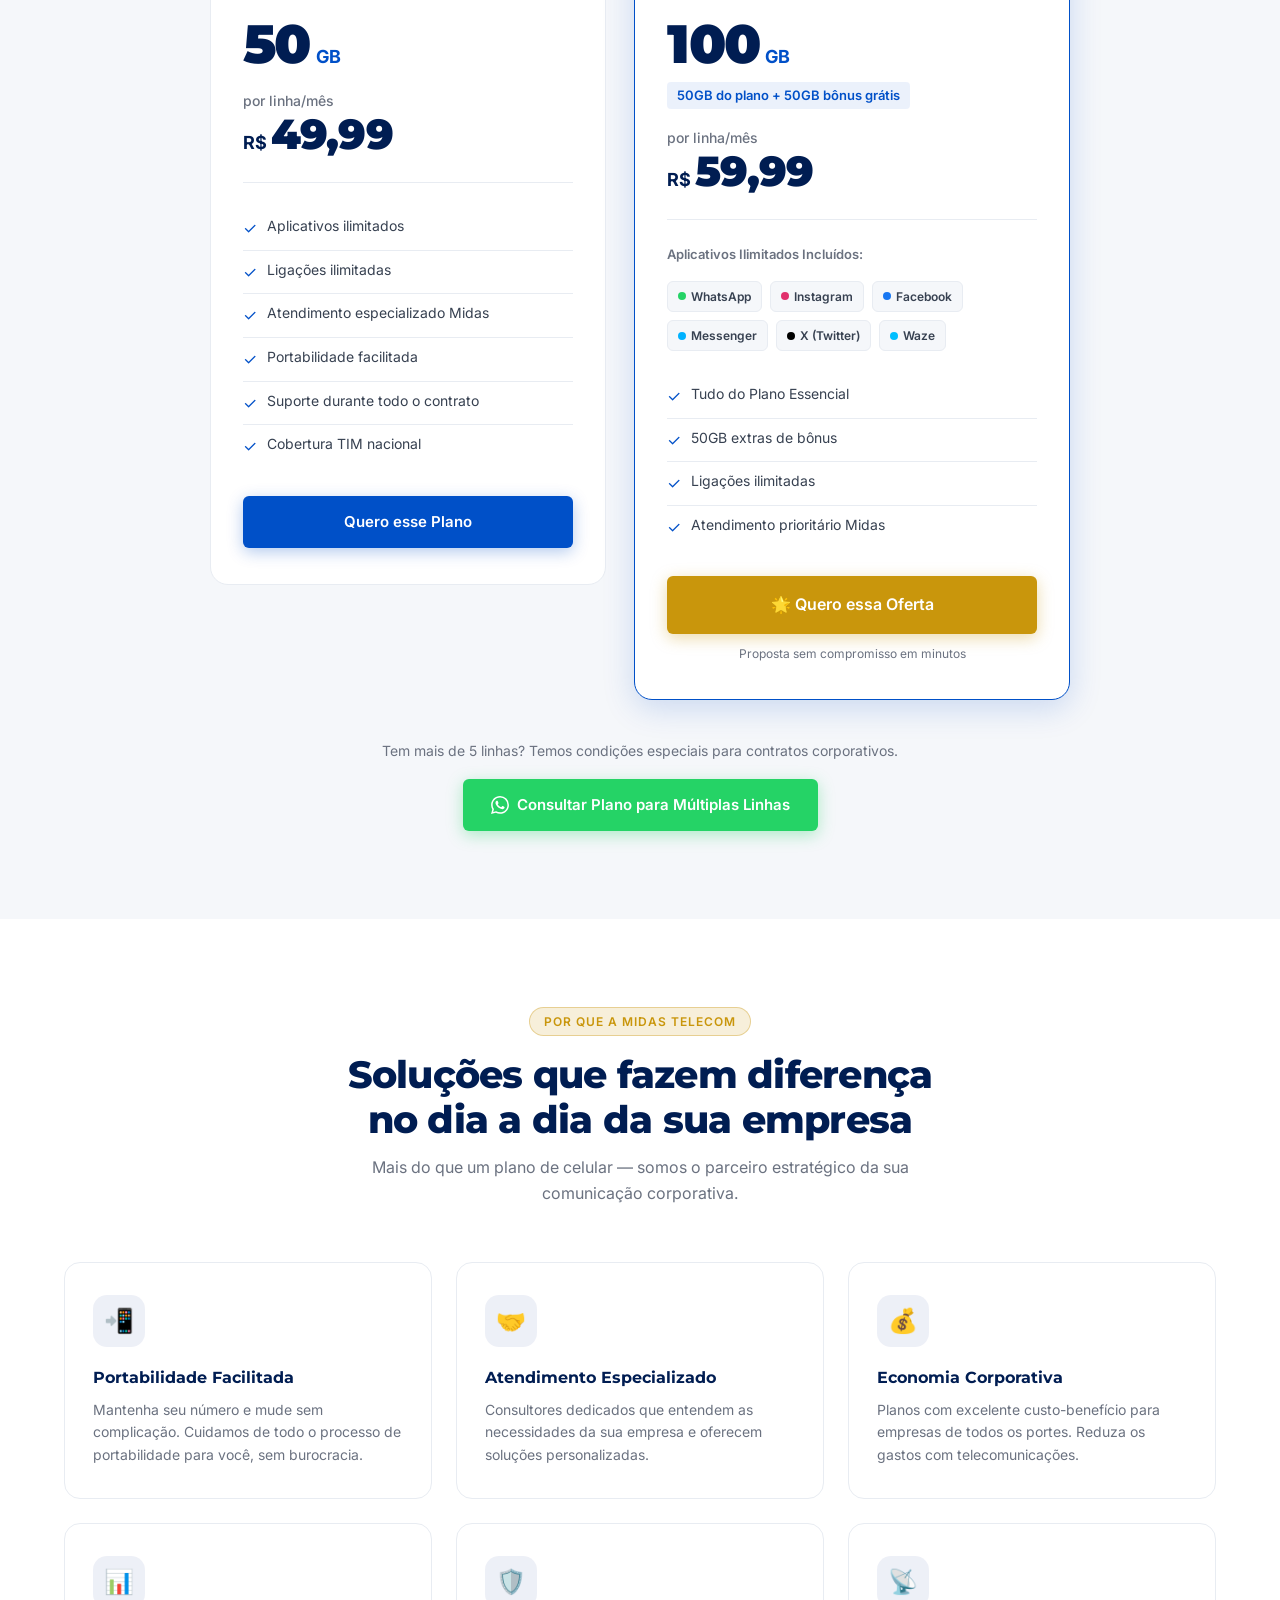
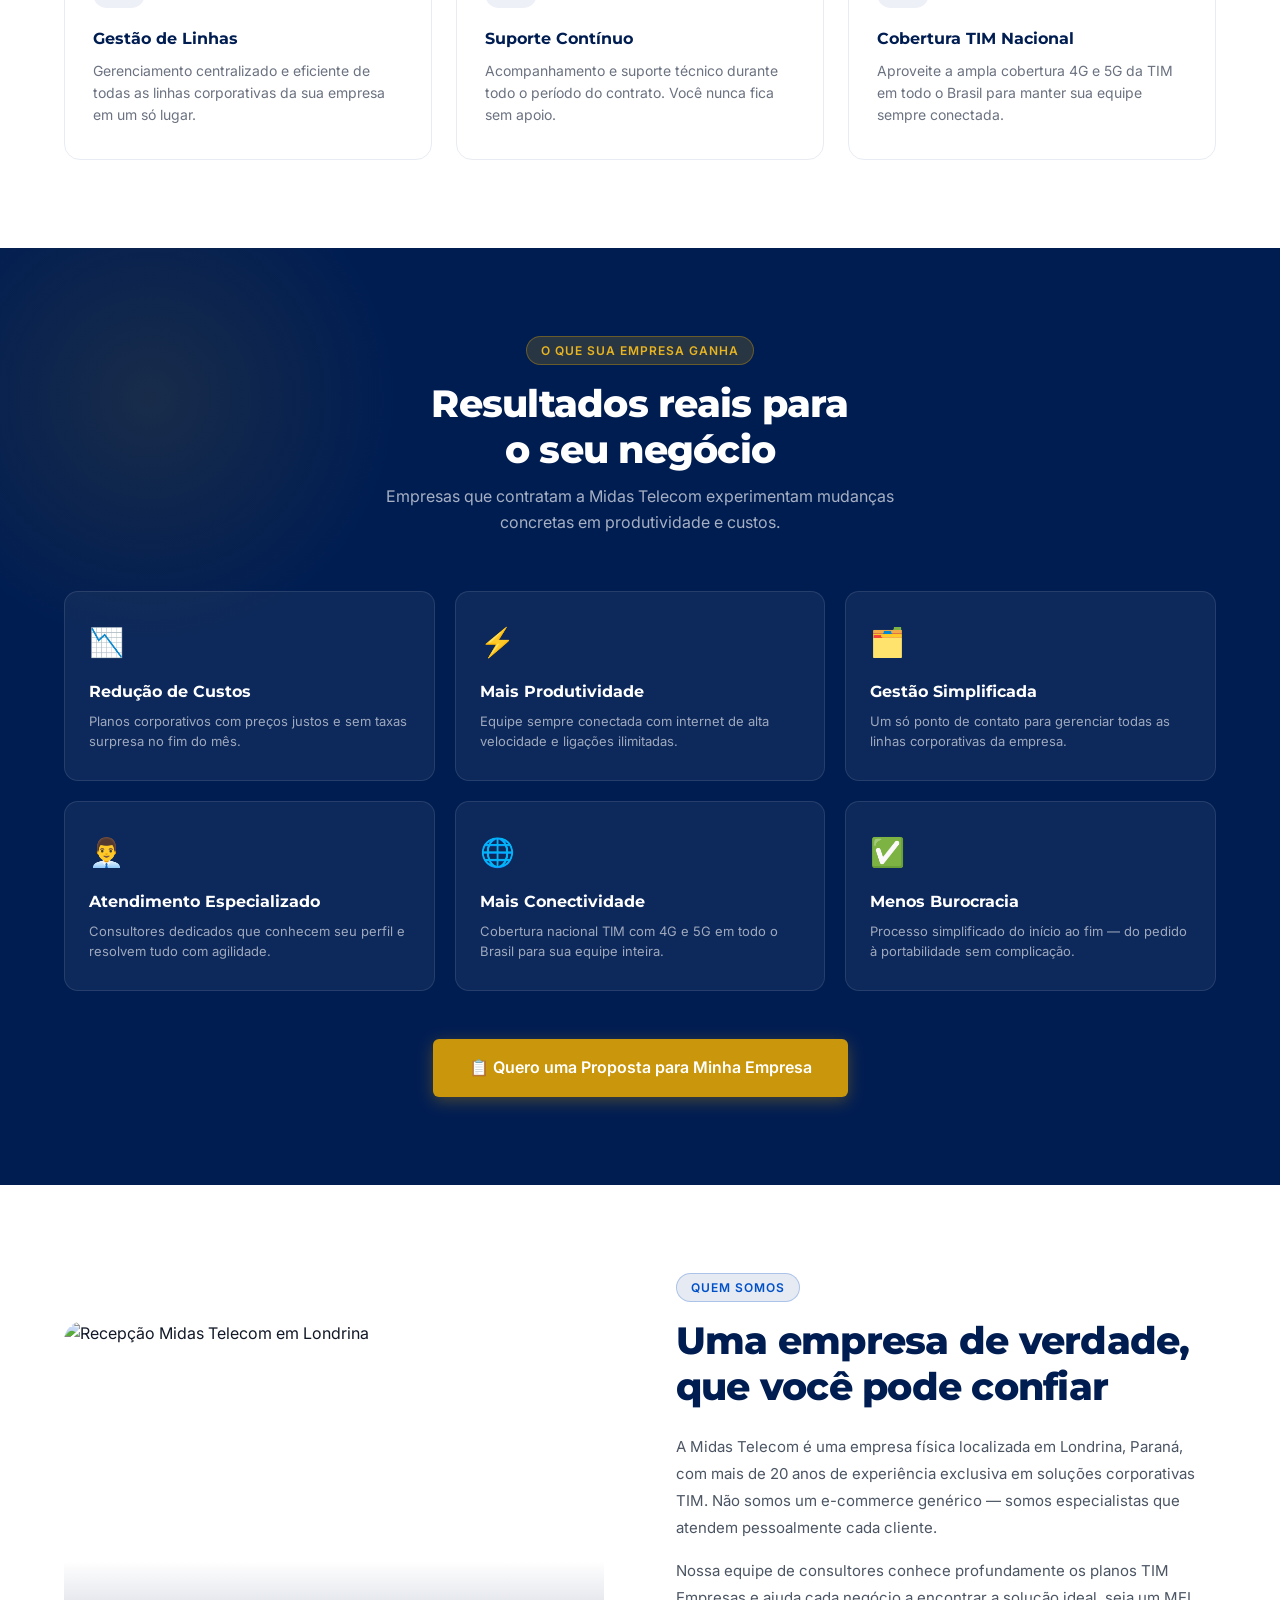
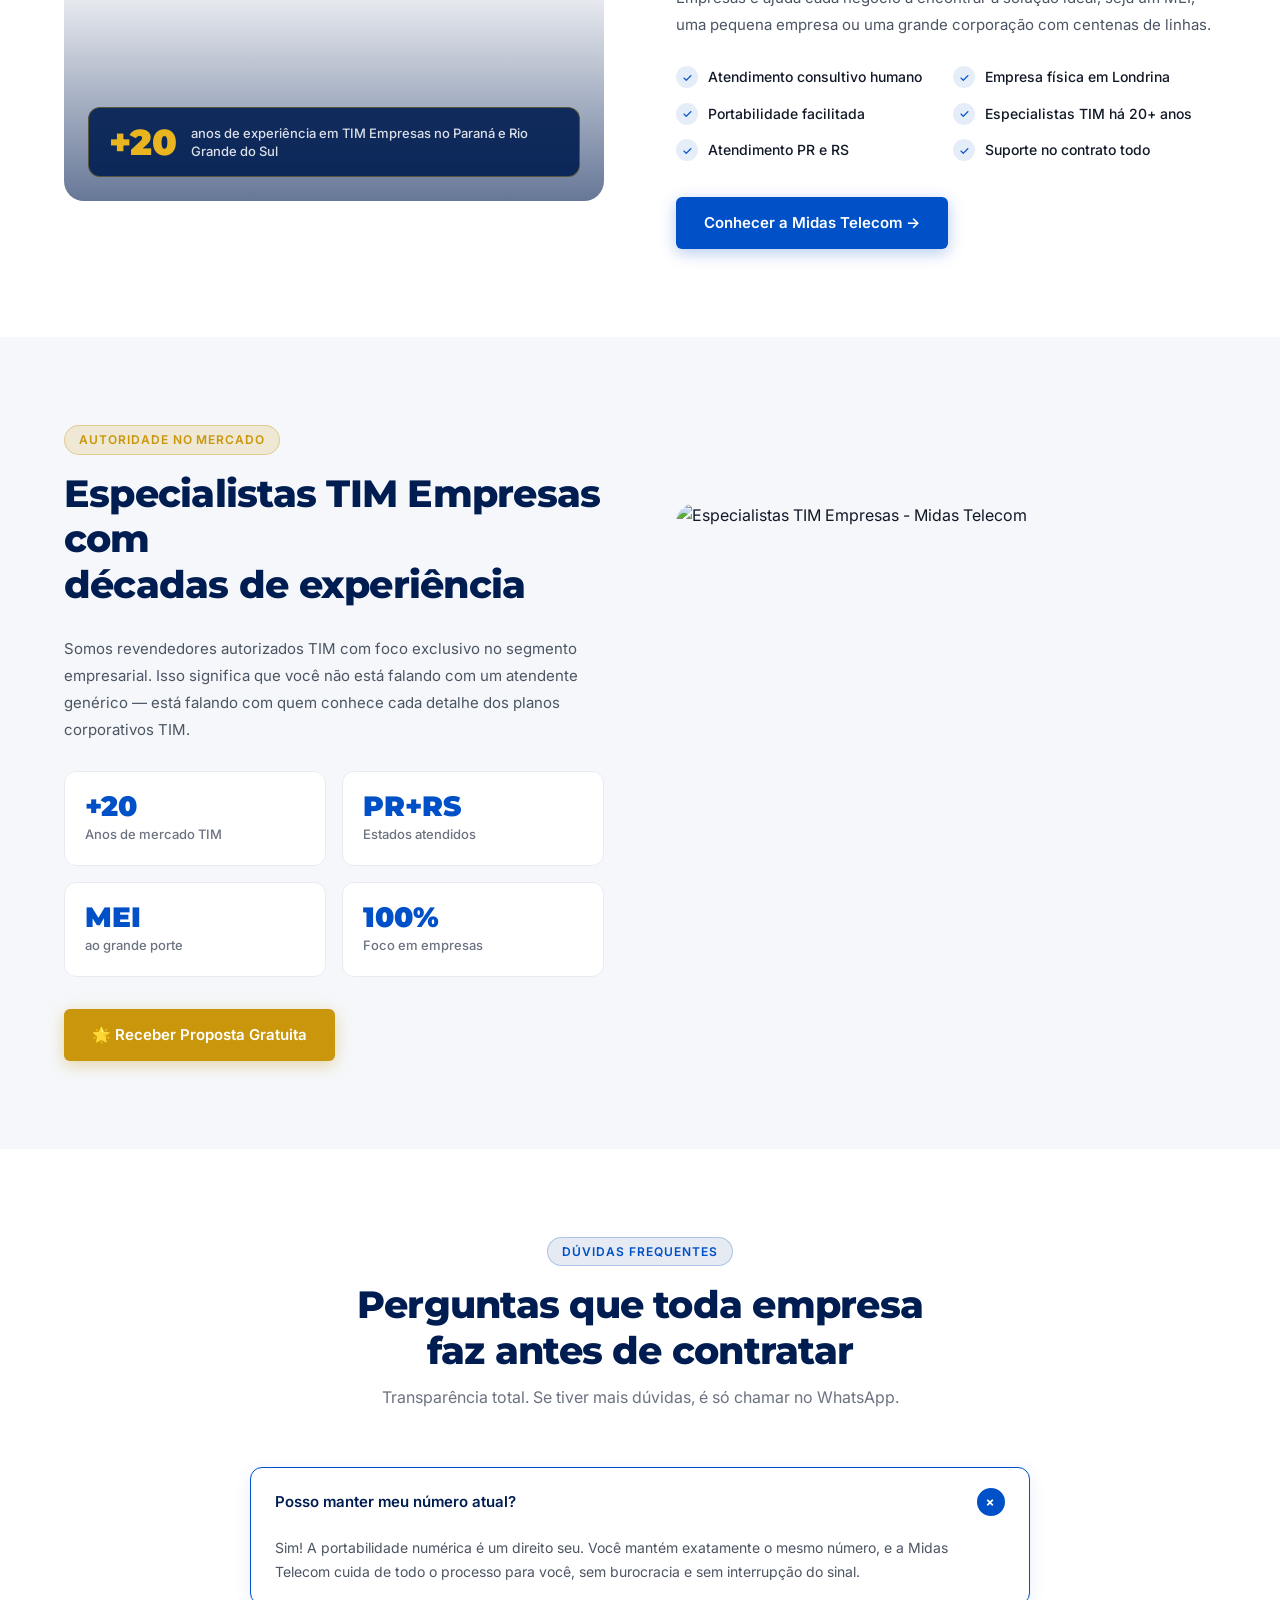
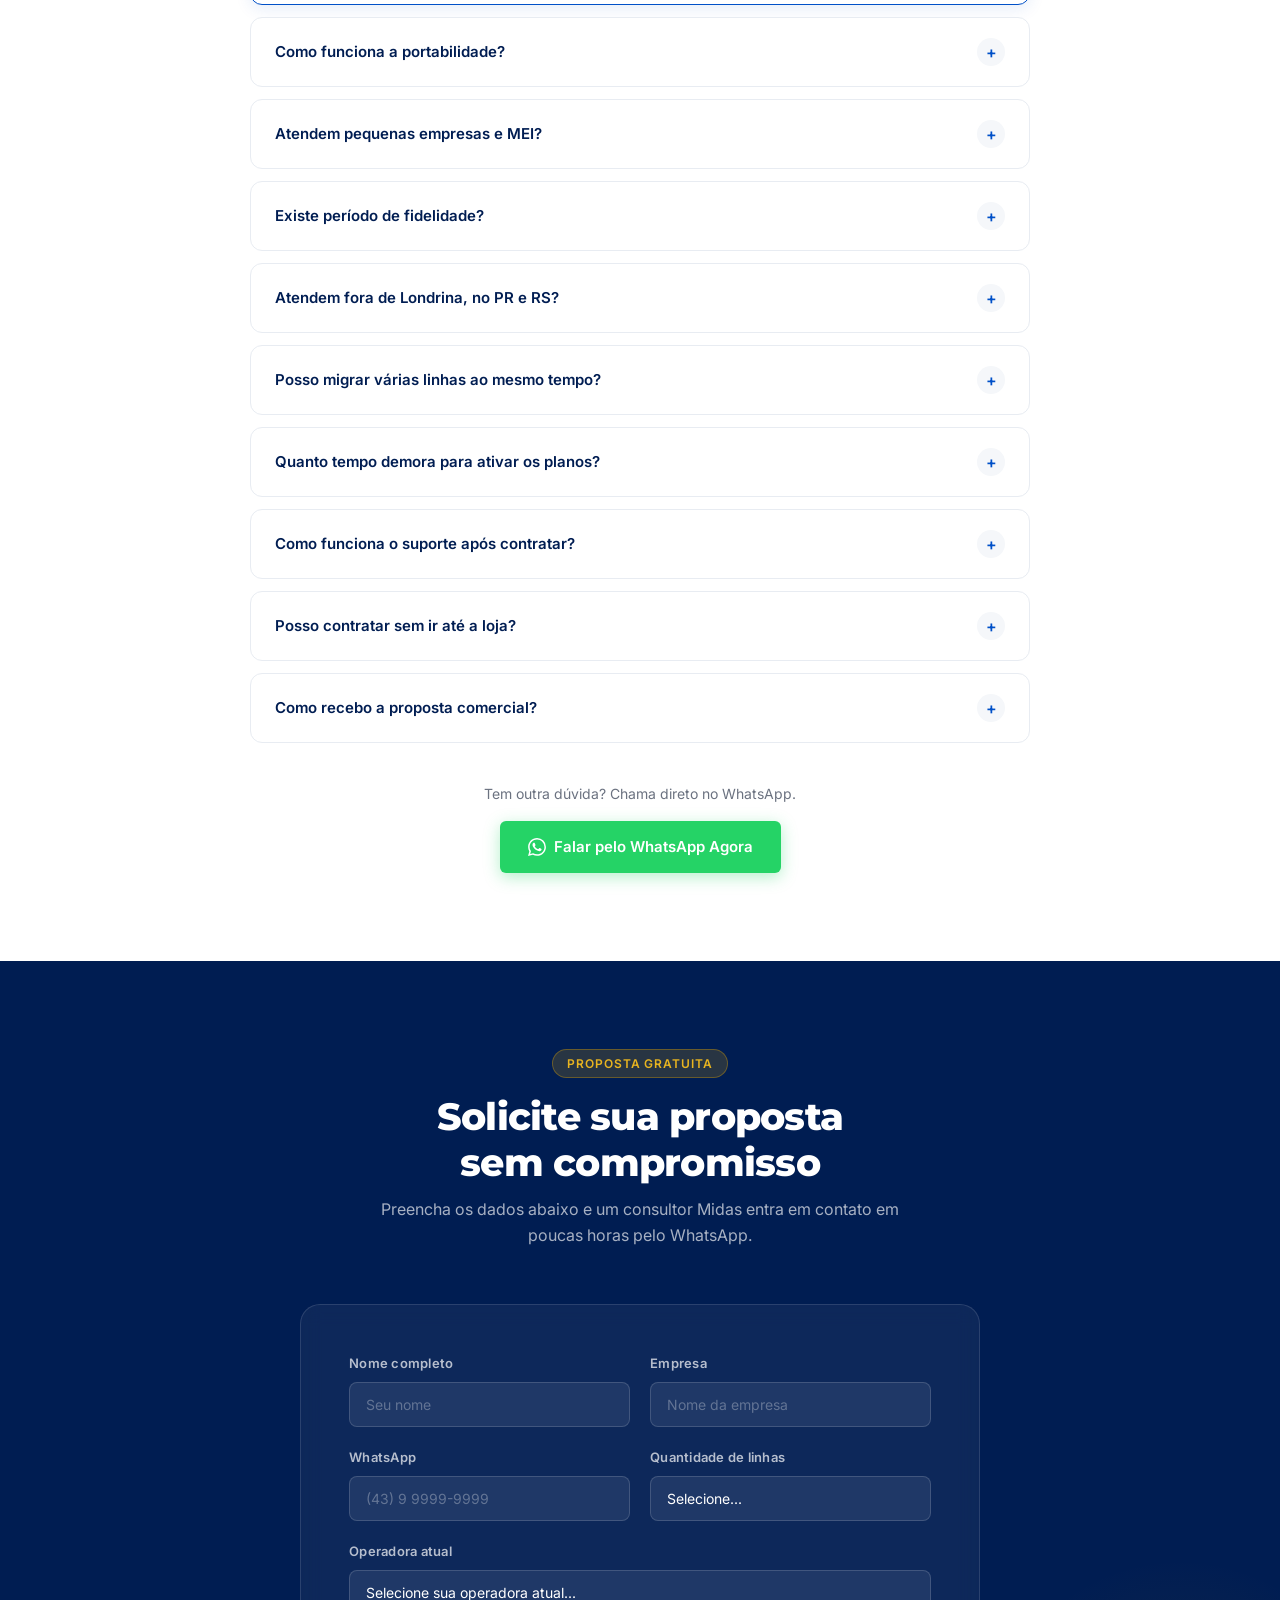
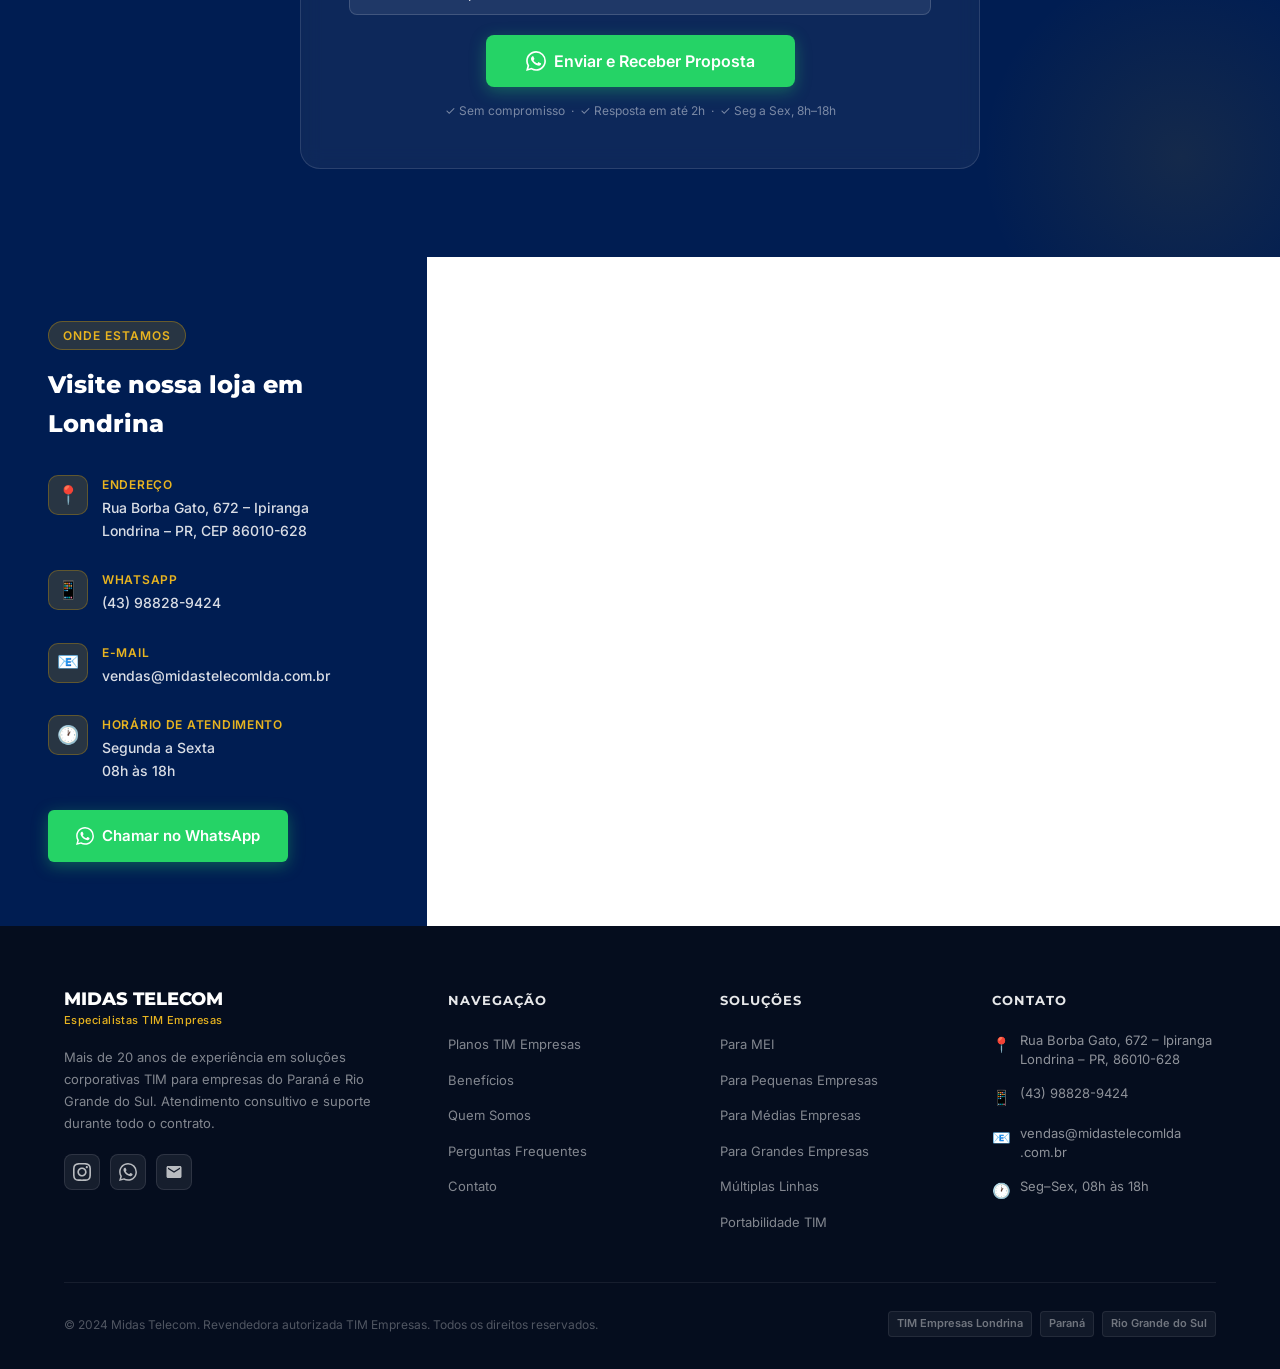
==== commit 5298b05b: "index.html" ====
--- a/index.html
+++ b/index.html
@@ -1609,12 +1609,13 @@
 <body>
 
 <!-- ─── NAVBAR ─── -->
-<a href="#" class="navbar-logo">
-  <div class="navbar-logo-text">
-    <span class="logo-name">MIDAS TELECOM</span>
-    <span class="logo-sub">Especialistas TIM Empresas</span>
-  </div>
-</a>
+<nav class="navbar" id="navbar"> 
+ <div class="navbar-inner"> 
+  <a href="#" class="navbar-logo"> 
+   <div class="navbar-logo-text"> <span class="logo-name">MIDAS TELECOM</span> 
+    <span class="logo-sub">Especialistas TIM Empresas</span> 
+   </div> 
+  </a>
     <ul class="navbar-links" id="navLinks">
       <li><a href="#planos">Planos</a></li>
       <li><a href="#beneficios">Benefícios</a></li>
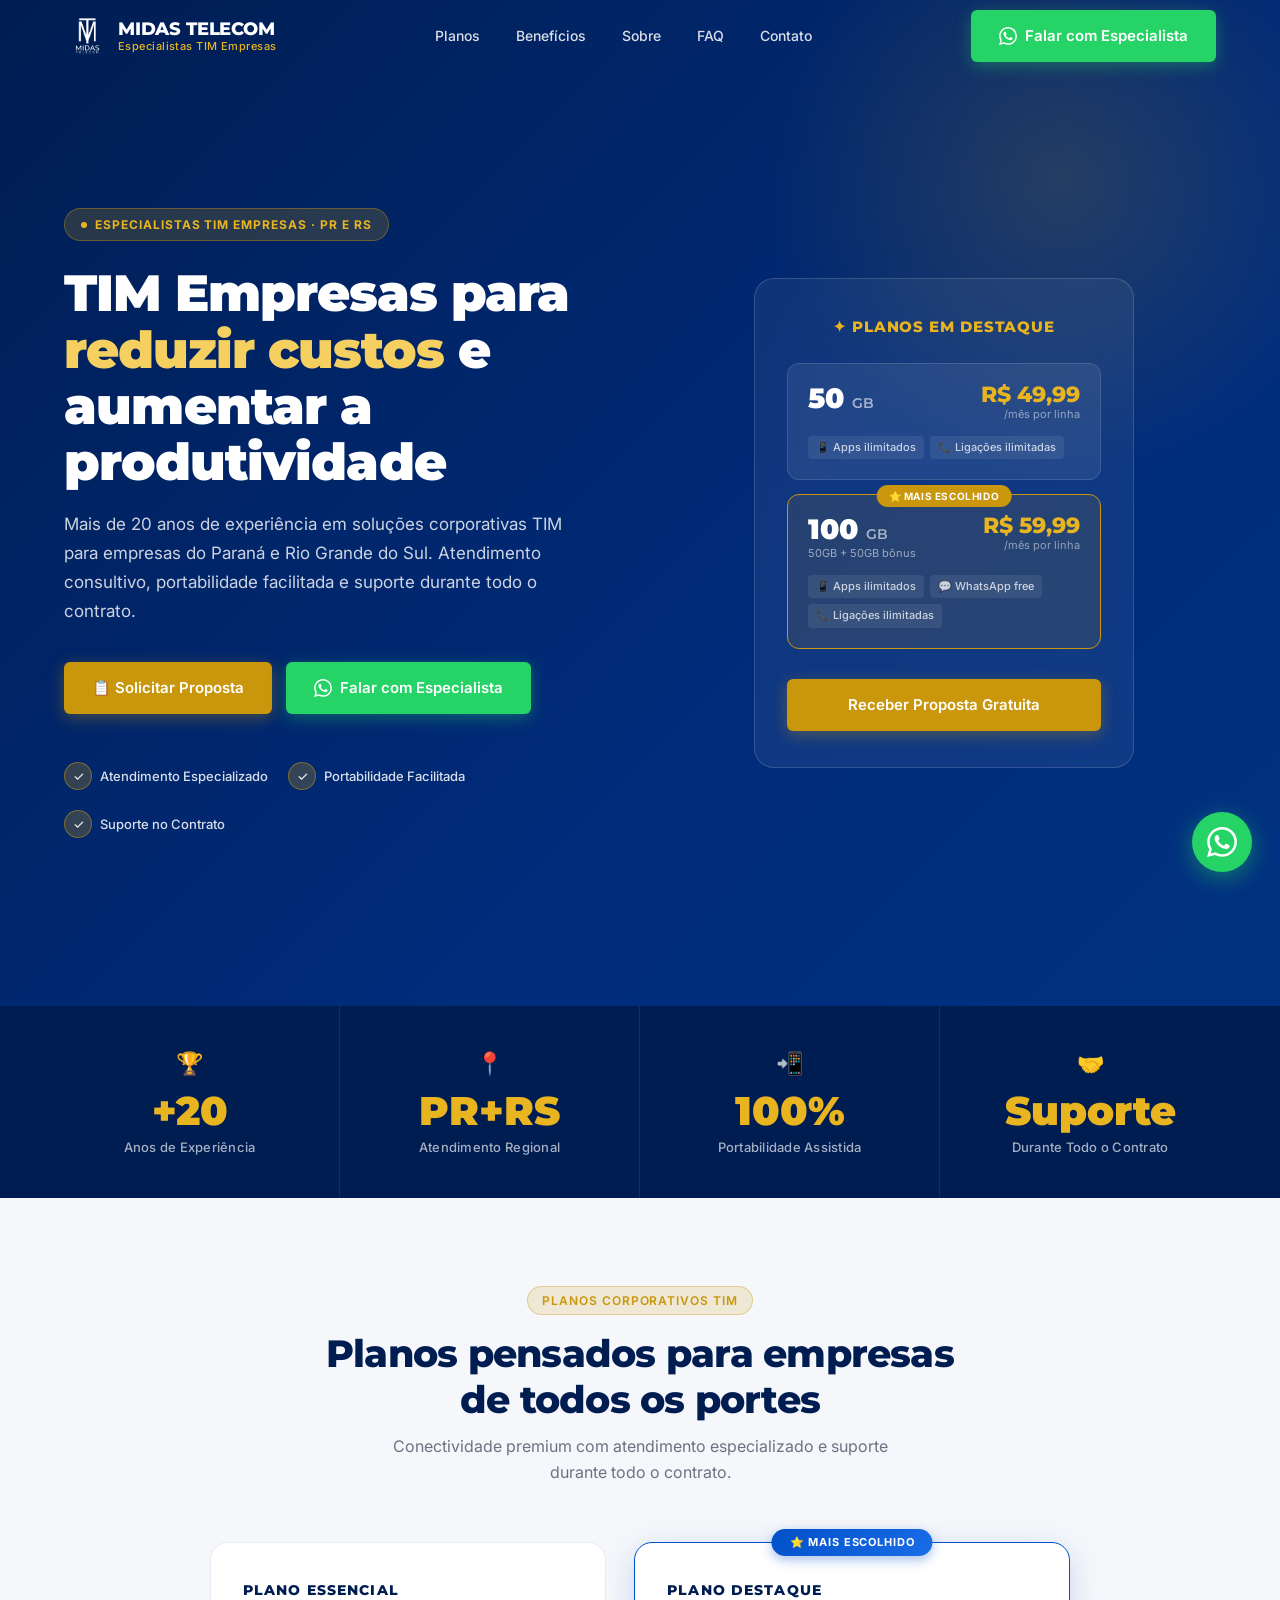
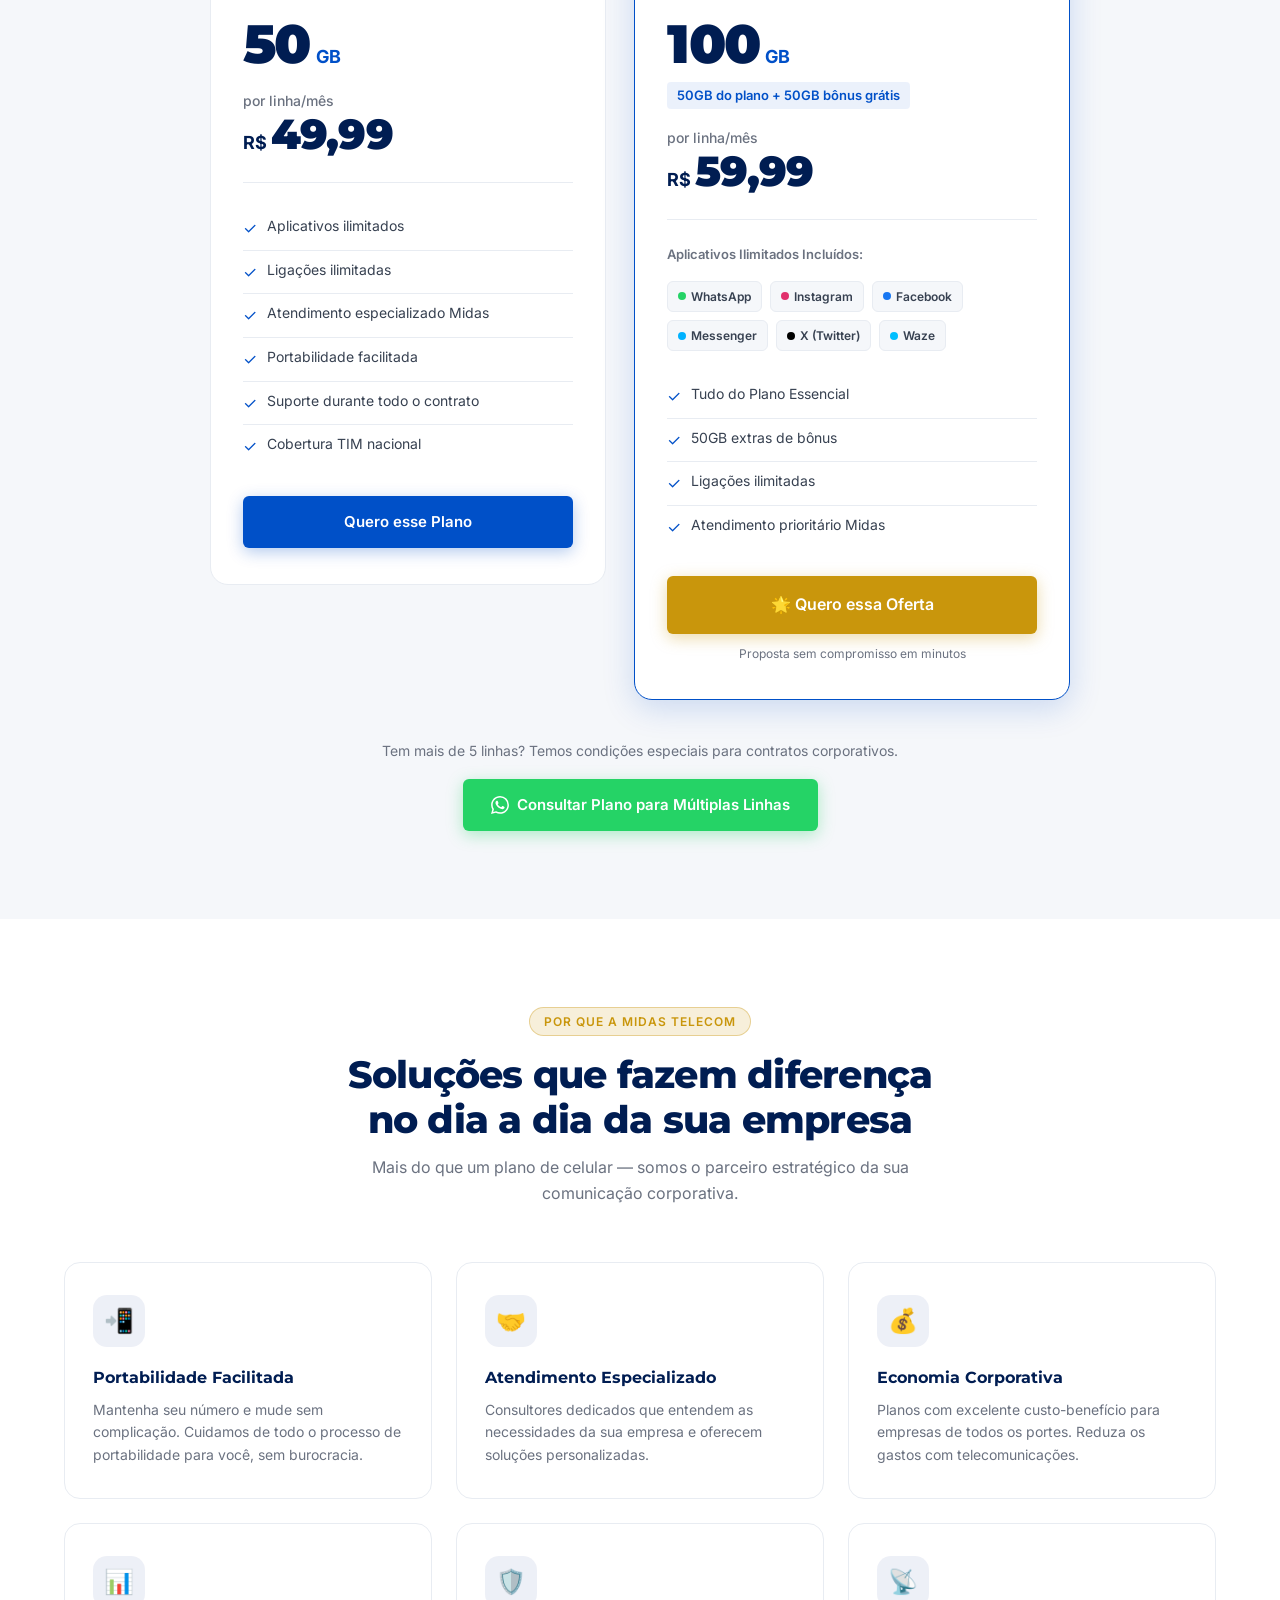
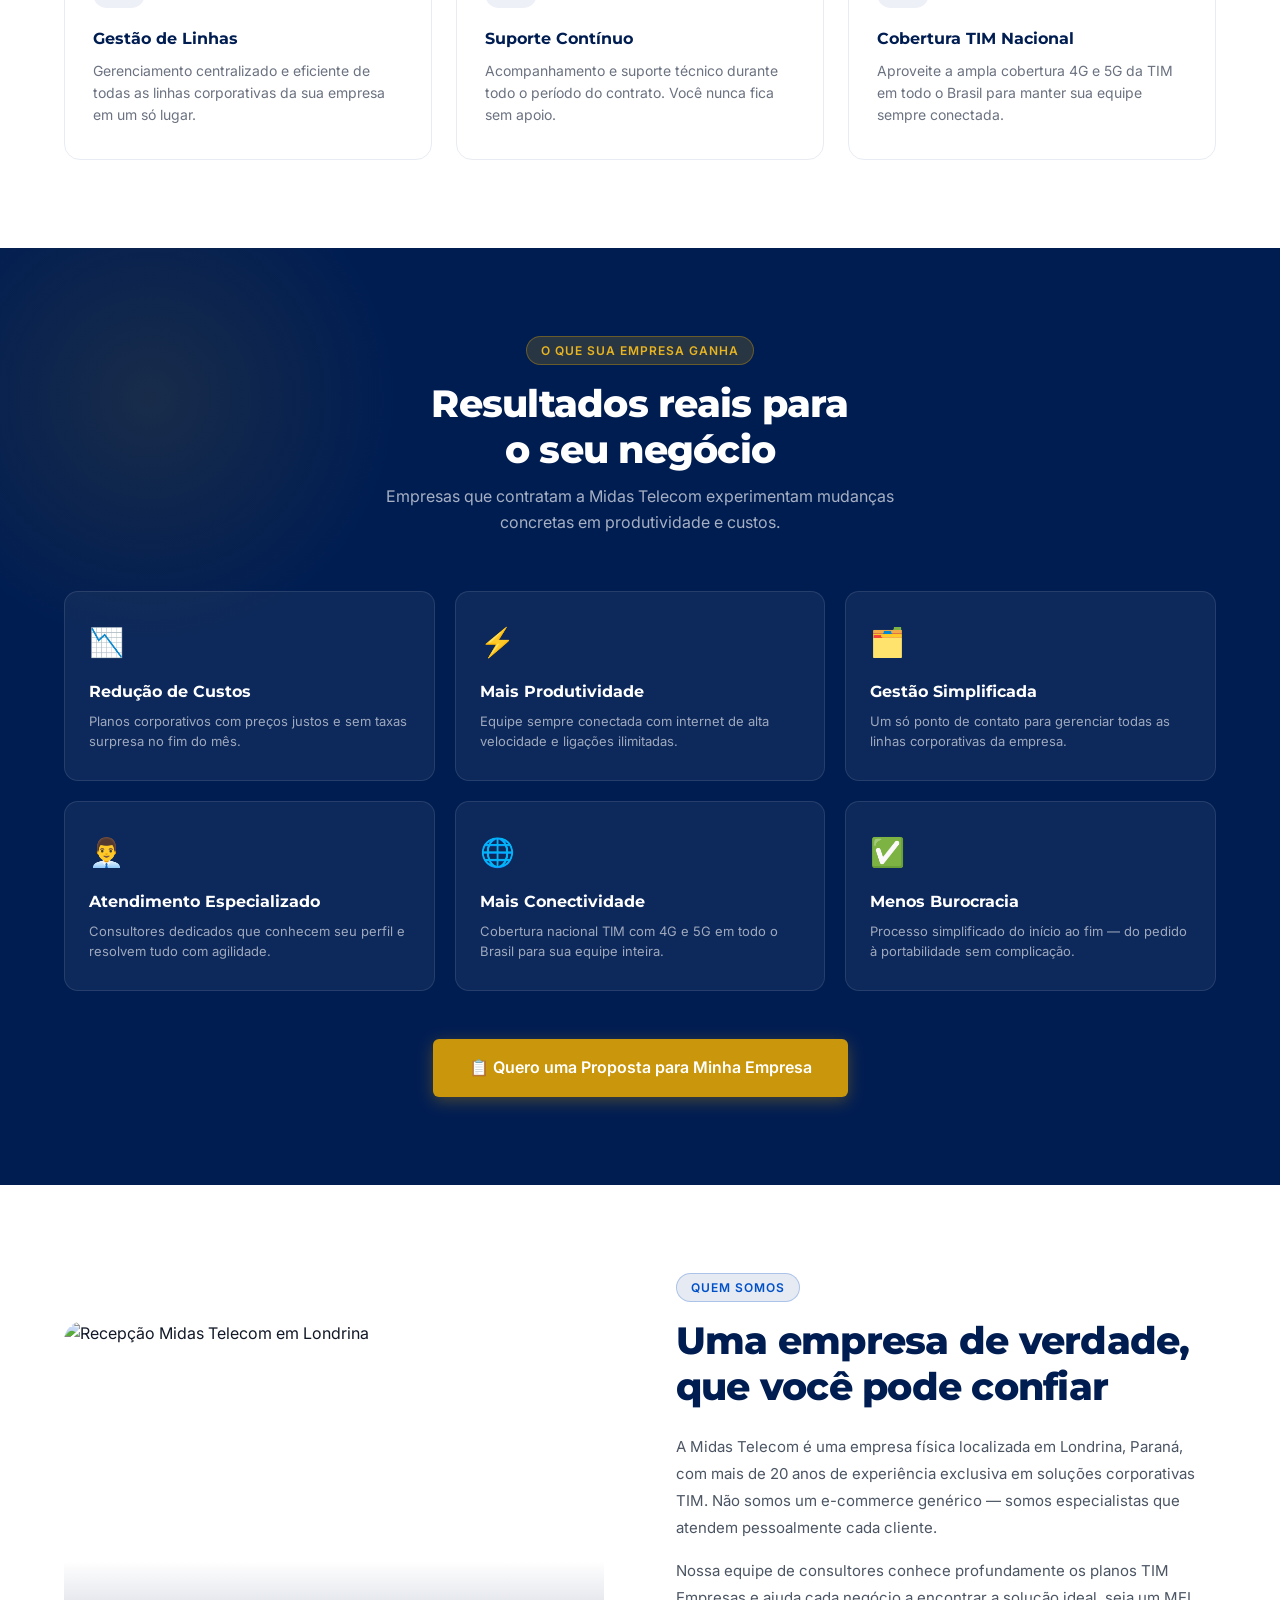
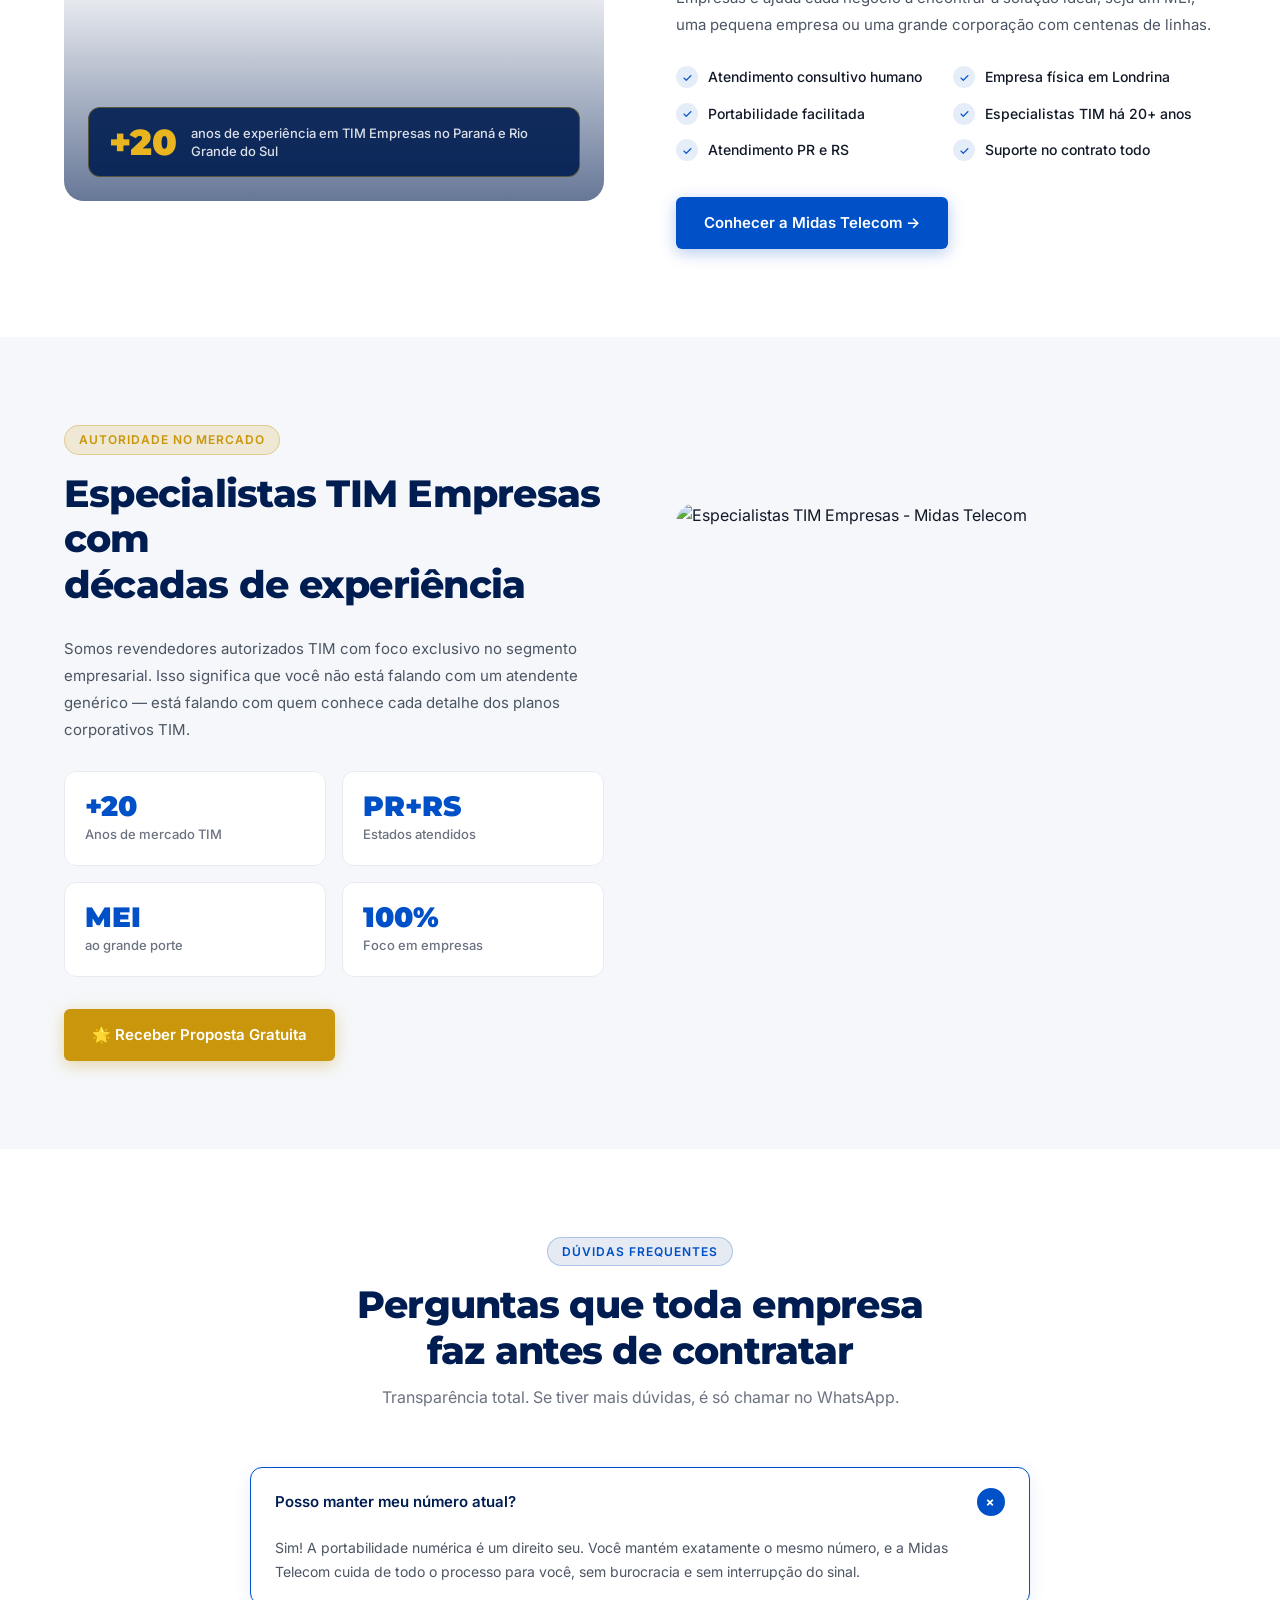
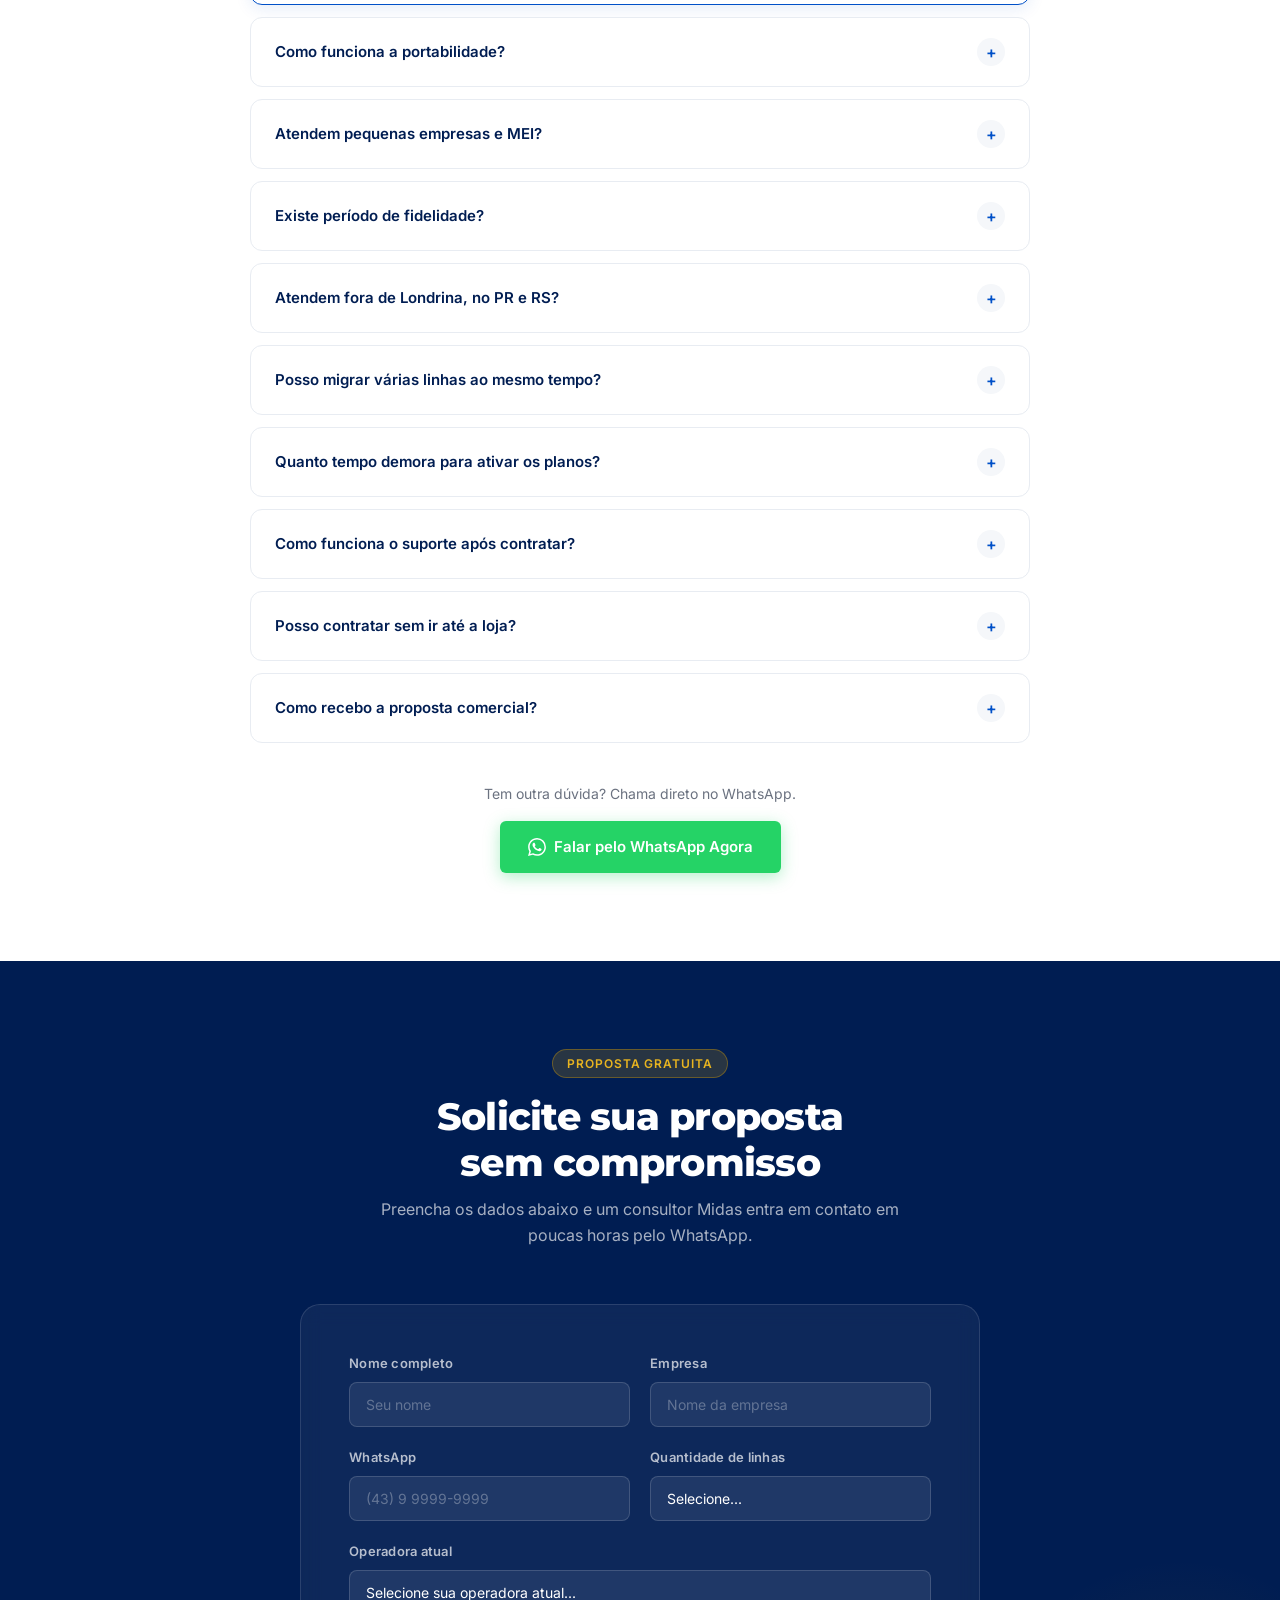
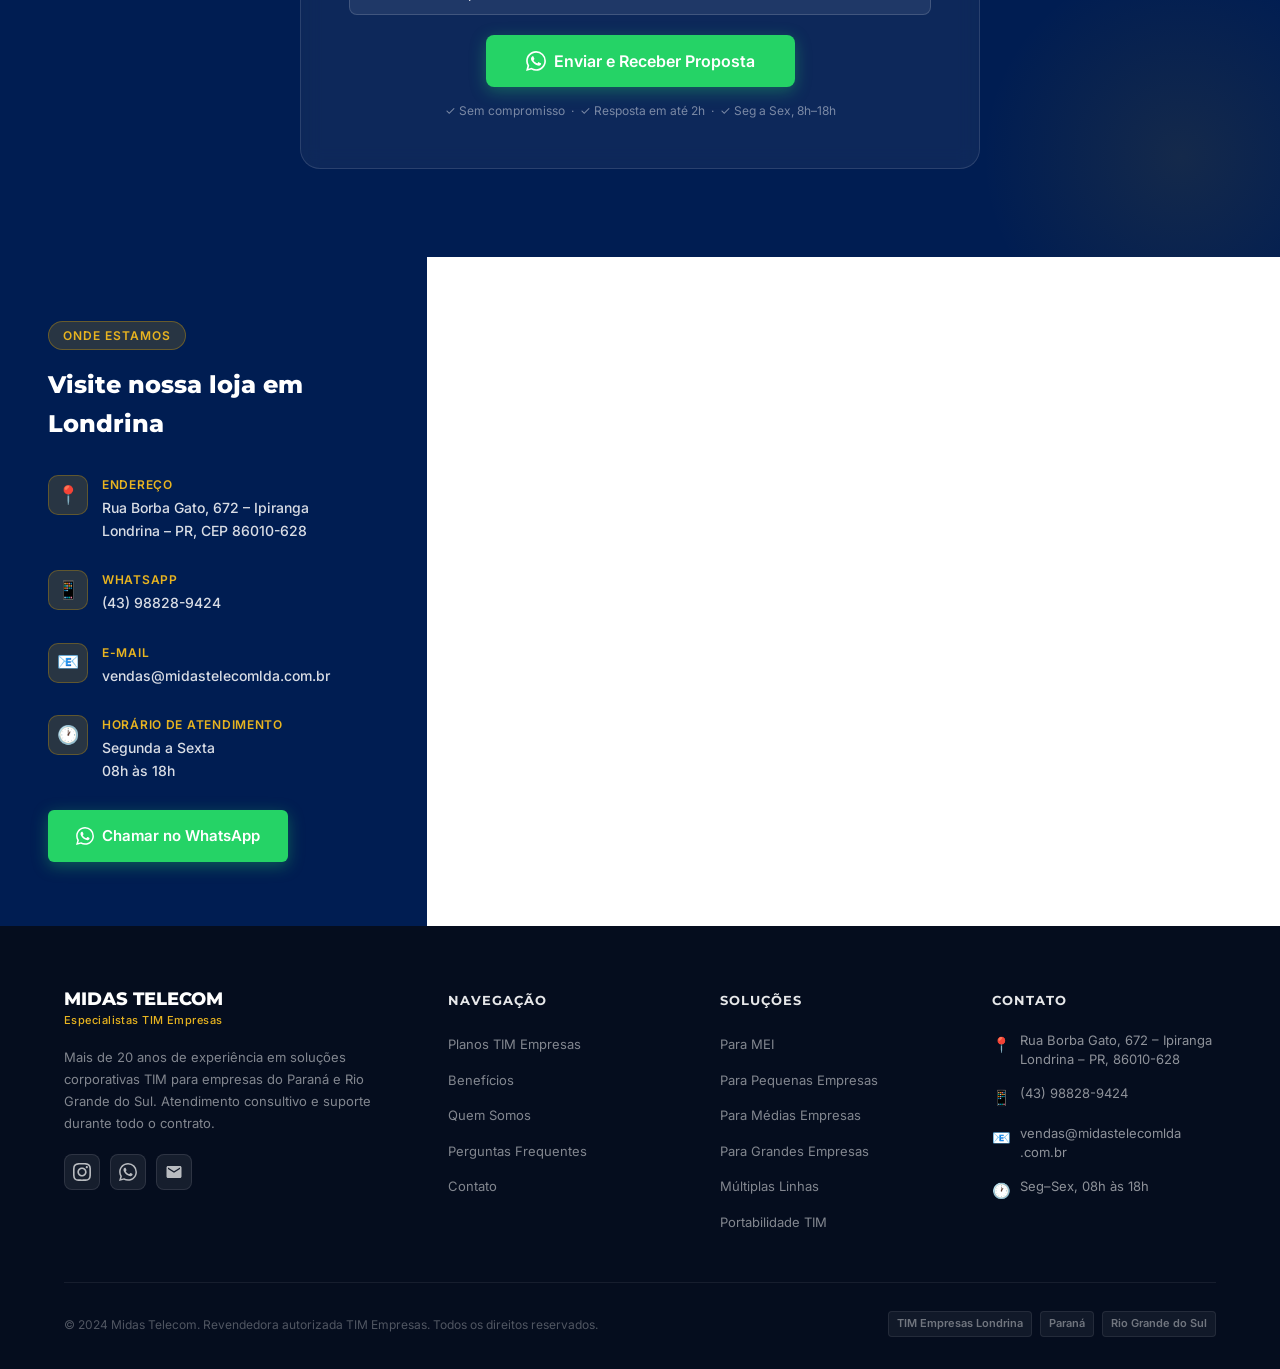
==== commit b6e47368: "index.html" ====
--- a/index.html
+++ b/index.html
@@ -1612,6 +1612,10 @@
 <nav class="navbar" id="navbar"> 
  <div class="navbar-inner"> 
   <a href="#" class="navbar-logo"> 
+   <img
+    src="images/logo.png"
+    alt="Midas Telecom"
+    class="navbar-logo-img">
    <div class="navbar-logo-text"> <span class="logo-name">MIDAS TELECOM</span> 
     <span class="logo-sub">Especialistas TIM Empresas</span> 
    </div> 
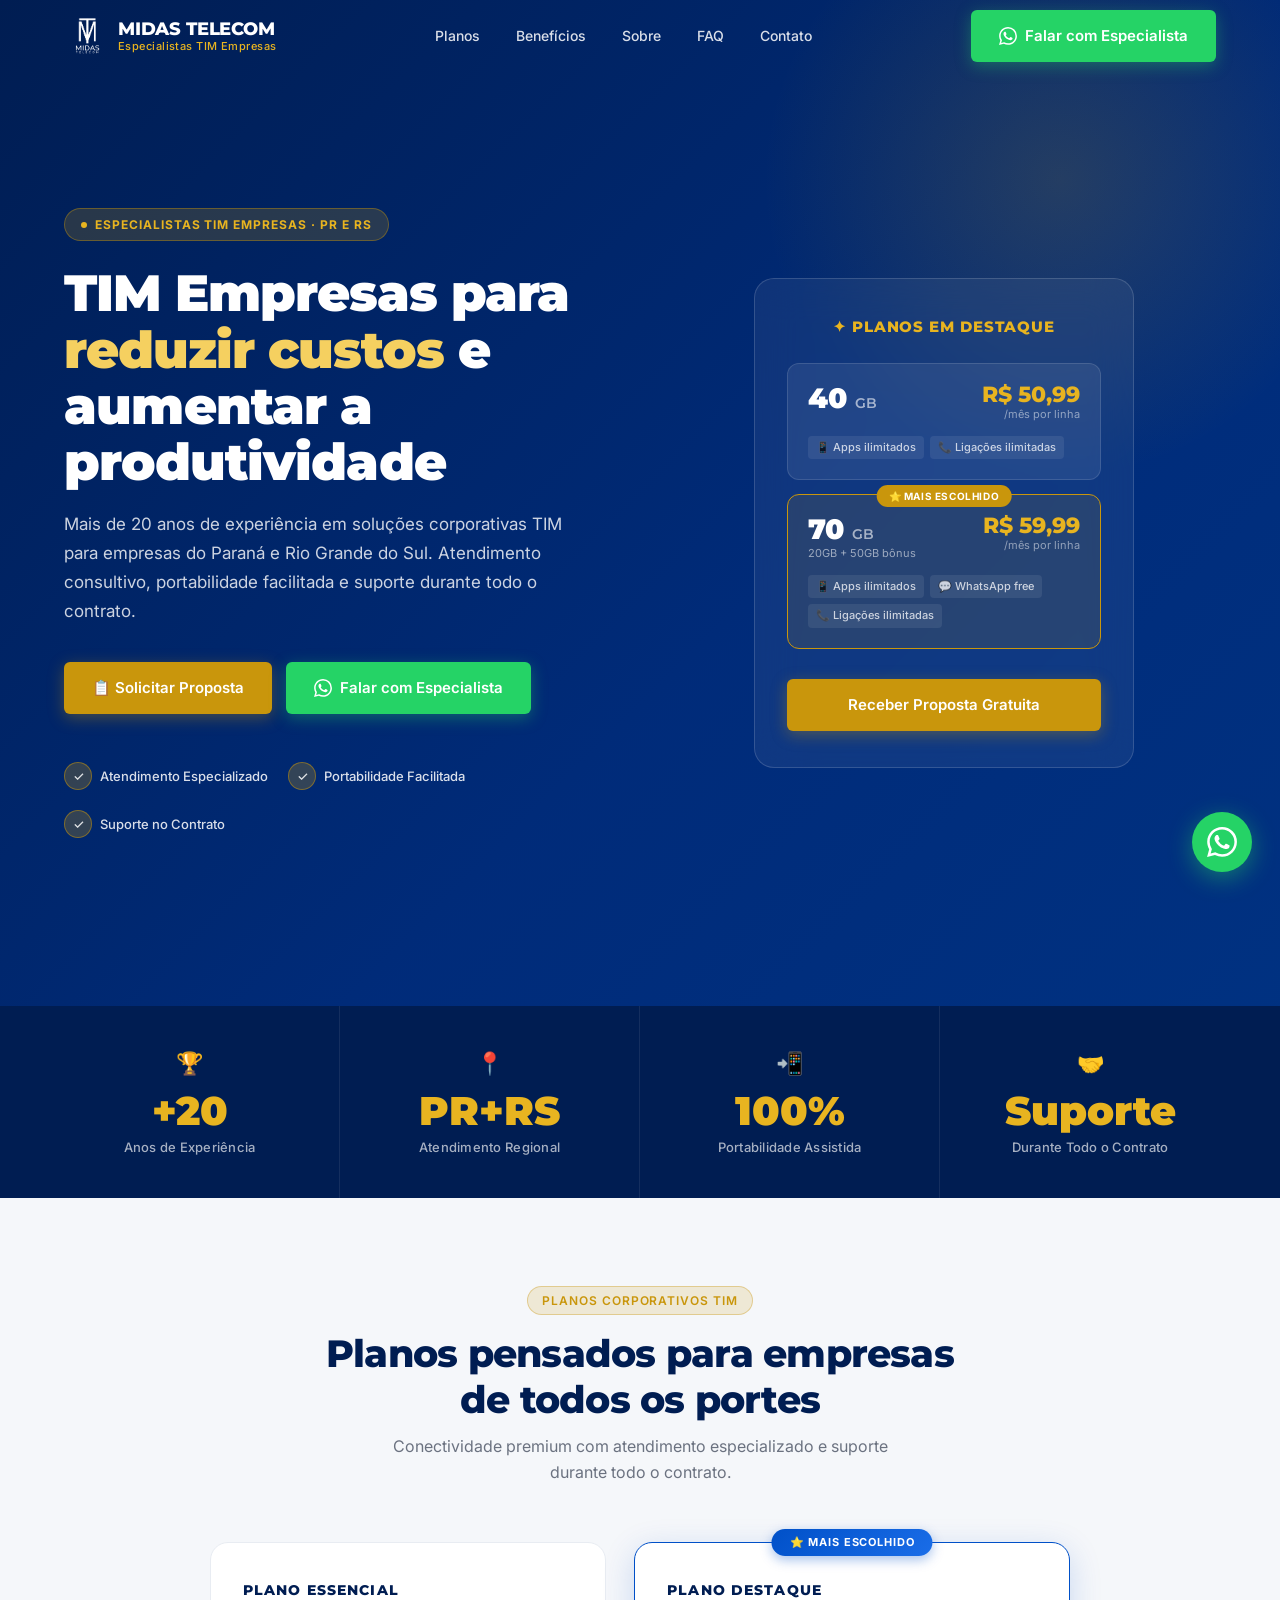
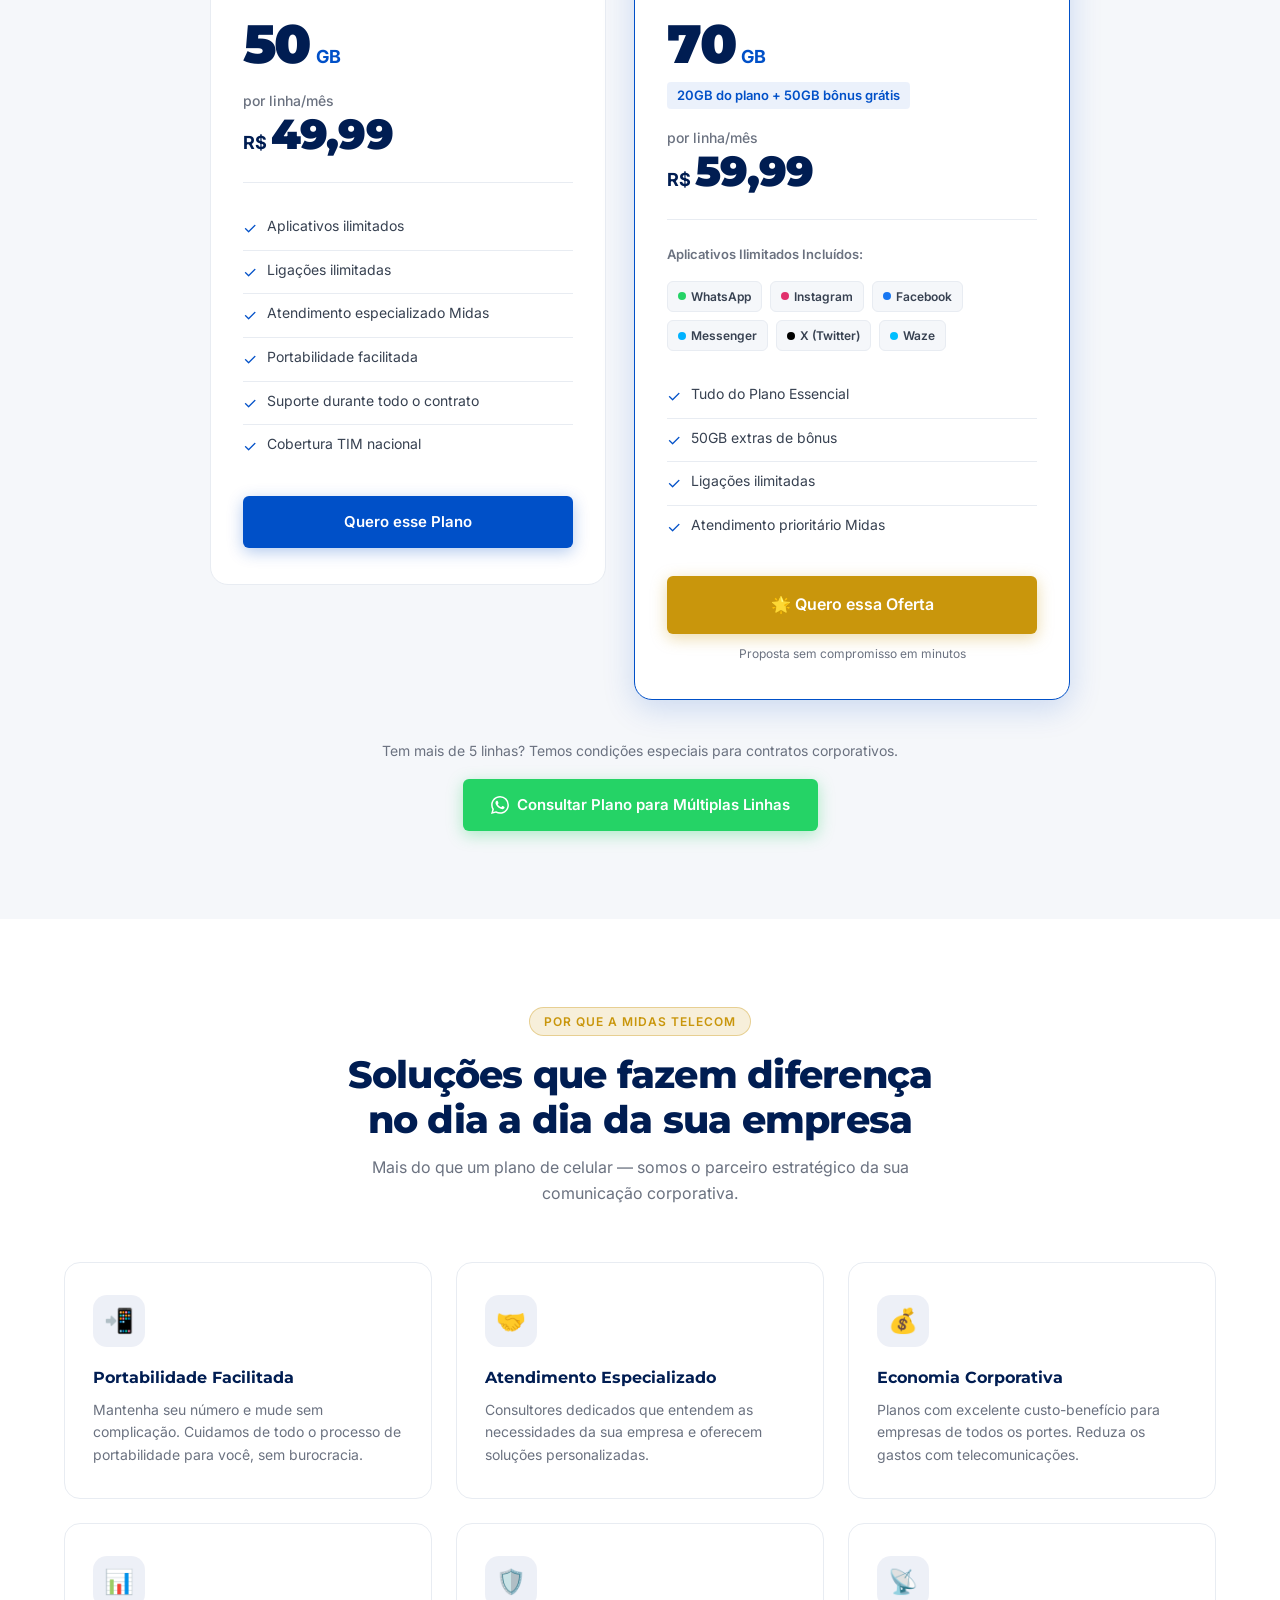
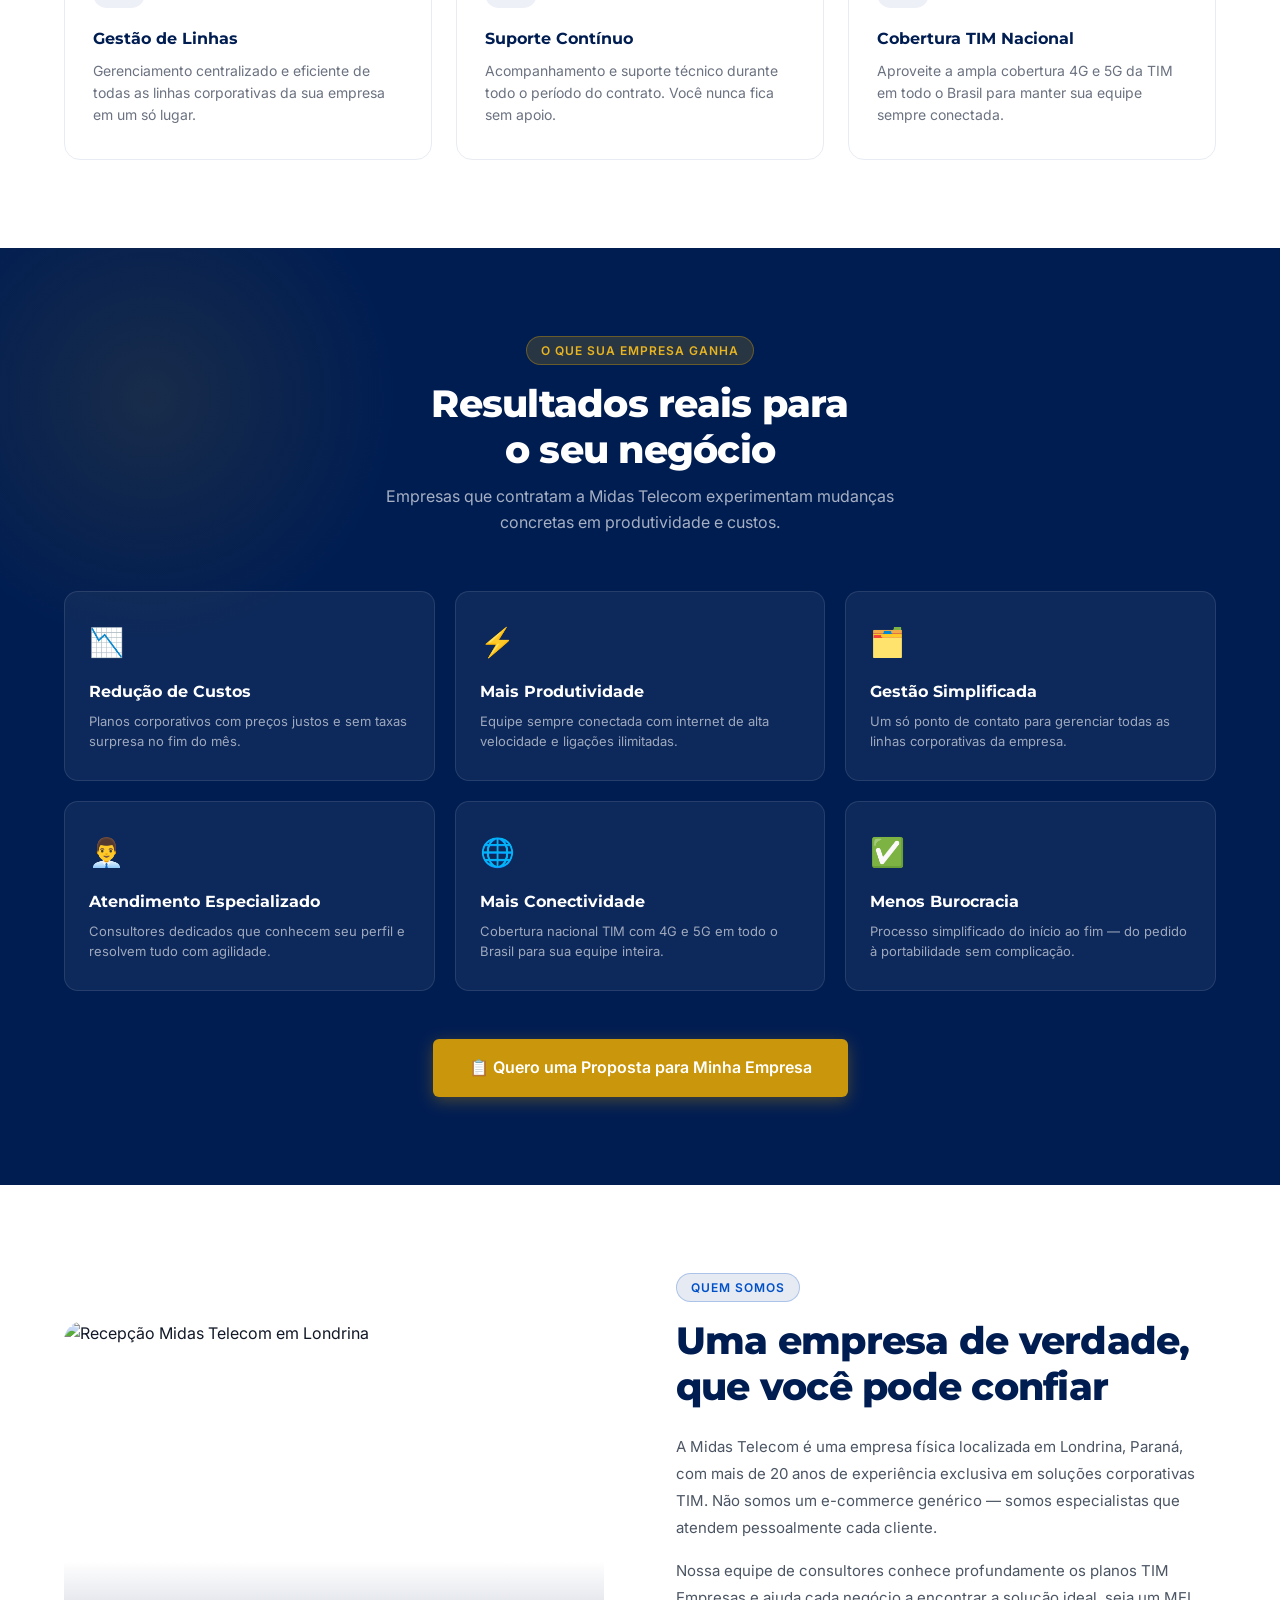
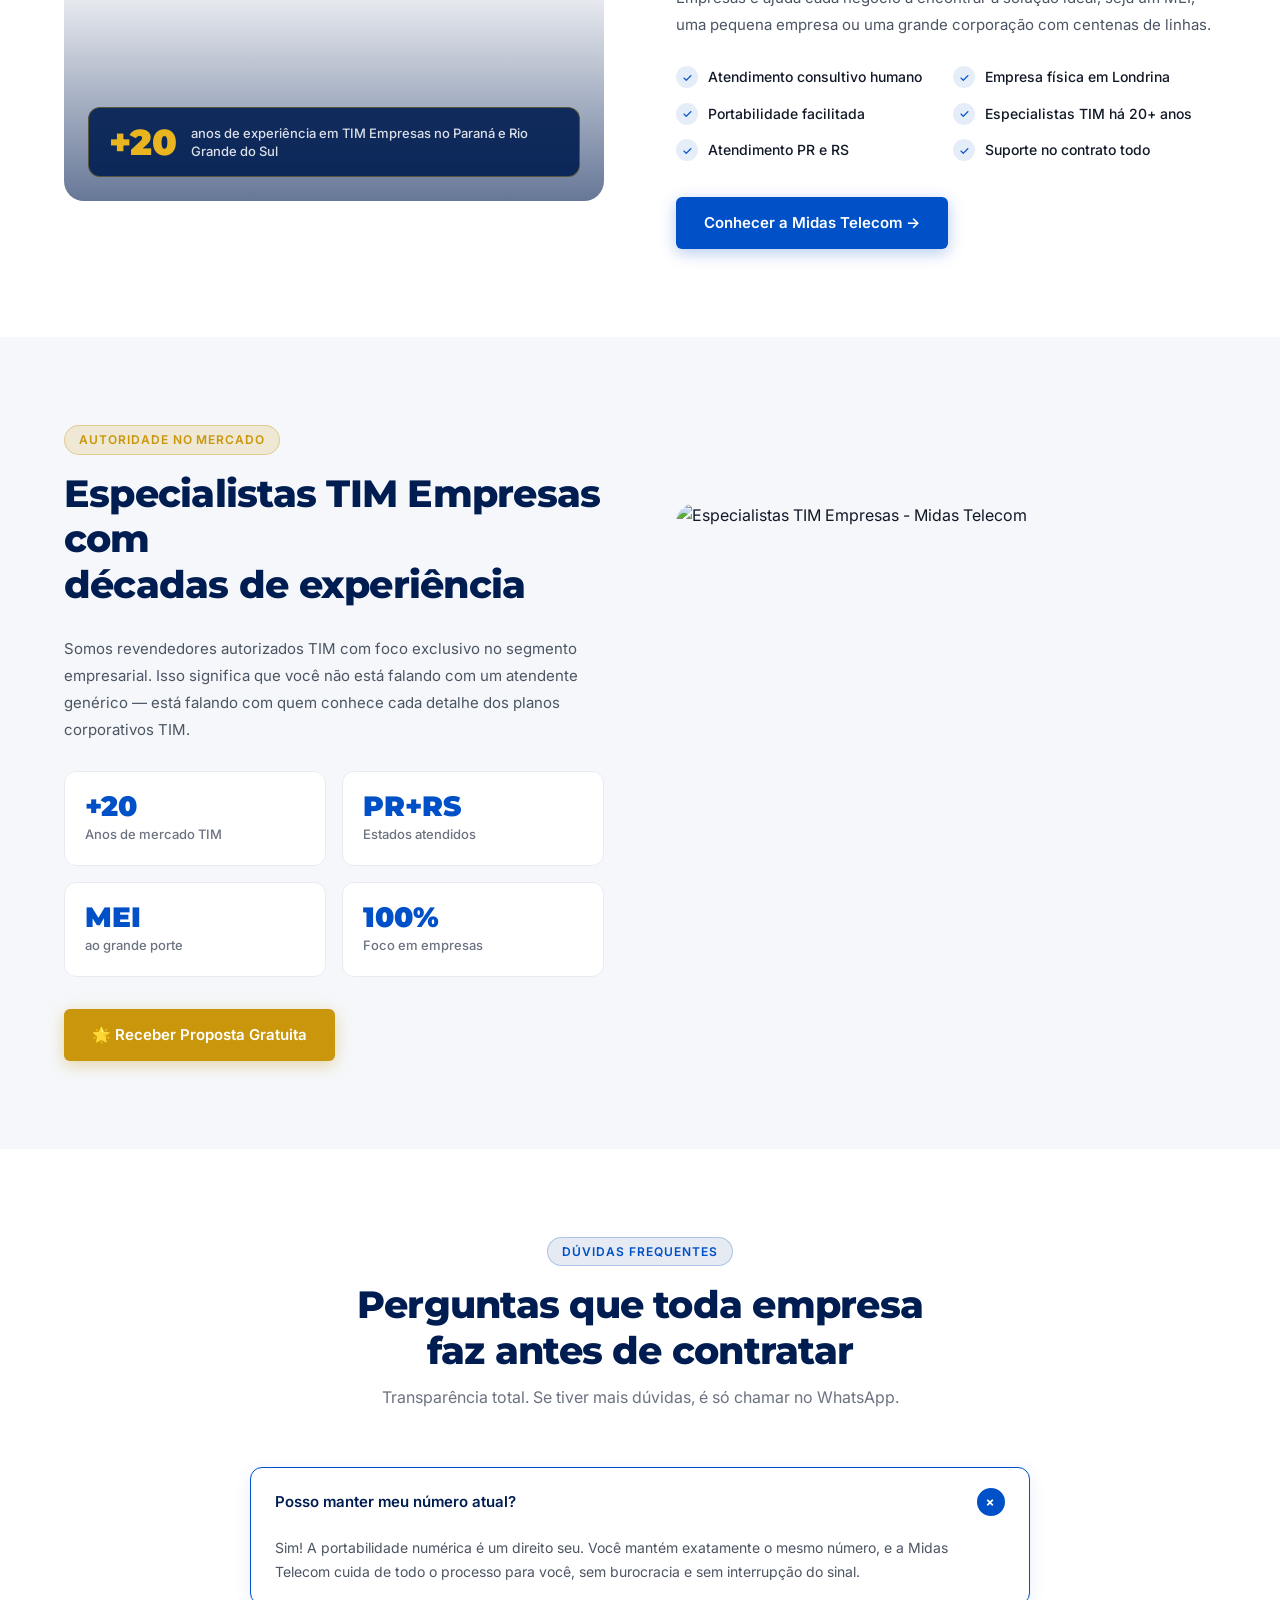
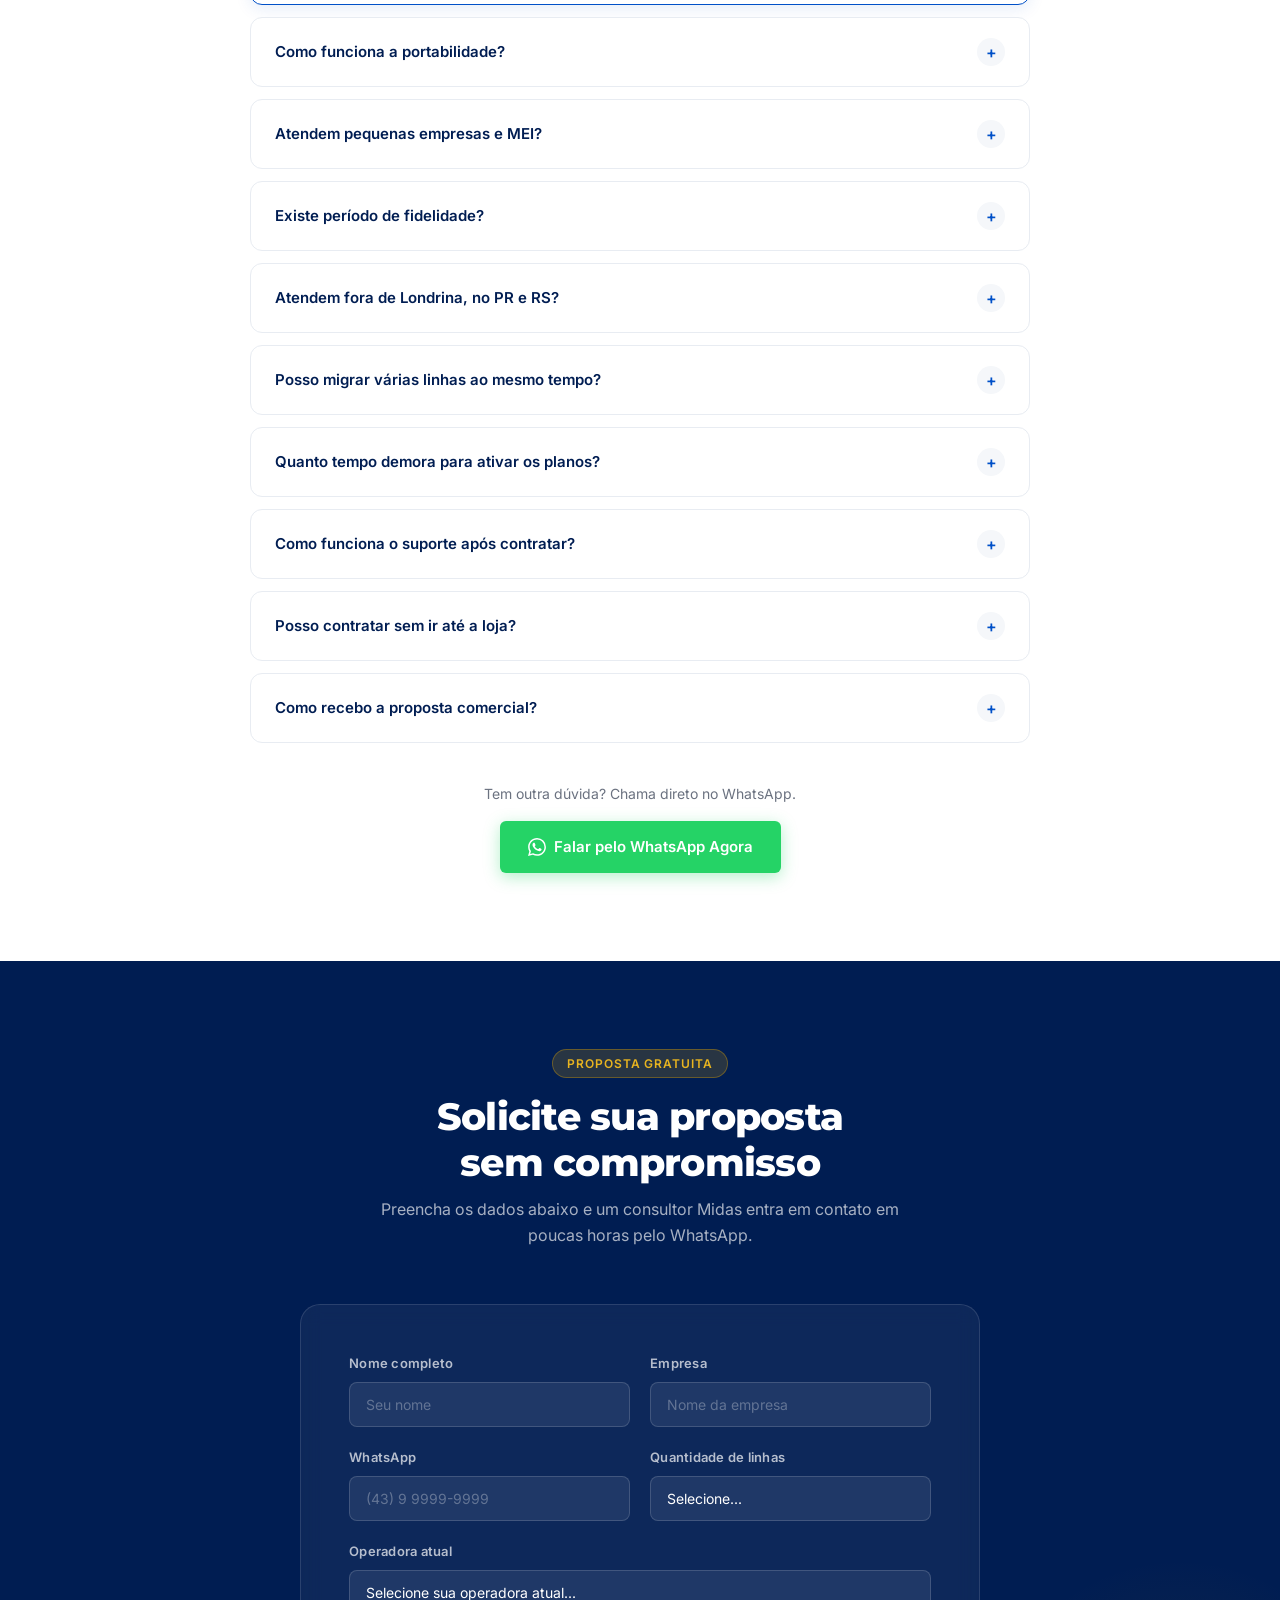
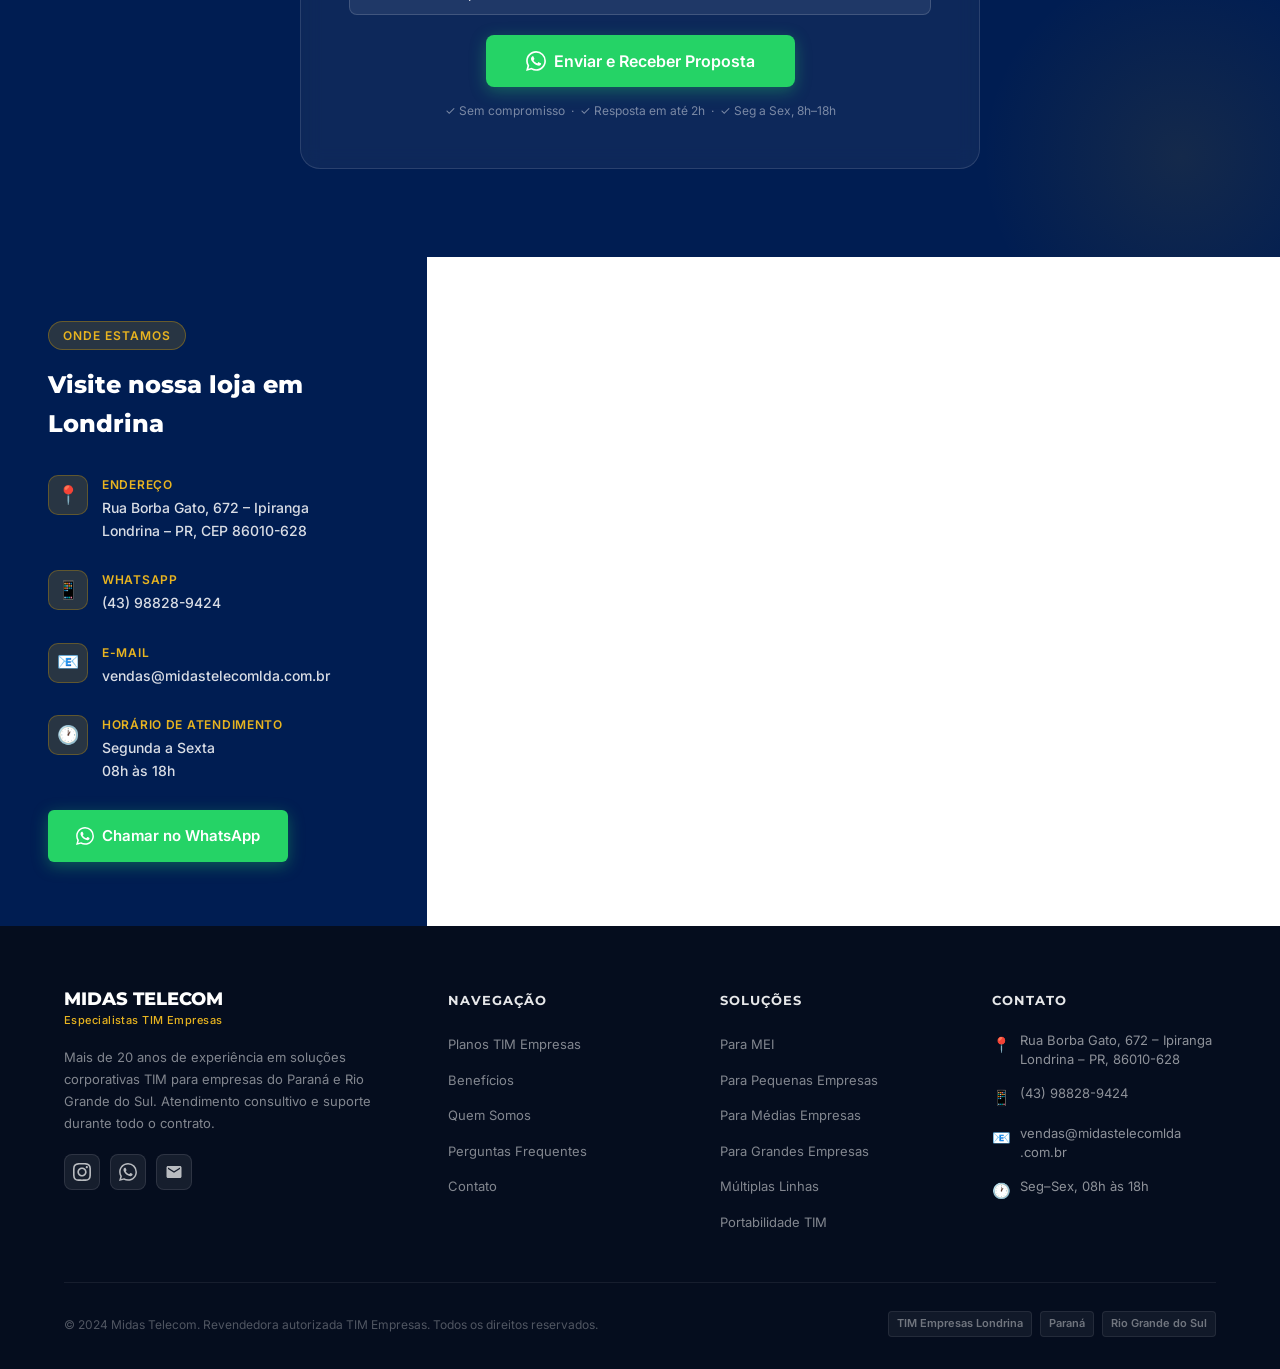
==== commit 45425b5f: "index.html" ====
--- a/index.html
+++ b/index.html
@@ -1685,10 +1685,10 @@
             <div class="plan-mini">
               <div class="plan-mini-header">
                 <div>
-                  <div class="plan-mini-gb">50 <span>GB</span></div>
+                  <div class="plan-mini-gb">40 <span>GB</span></div>
                 </div>
                 <div class="plan-mini-price">
-                  <div class="valor">R$ 49,99</div>
+                  <div class="valor">R$ 50,99</div>
                   <div class="periodo">/mês por linha</div>
                 </div>
               </div>
@@ -1701,8 +1701,8 @@
               <div class="plan-mini-badge">⭐ Mais Escolhido</div>
               <div class="plan-mini-header">
                 <div>
-                  <div class="plan-mini-gb">100 <span>GB</span></div>
-                  <div style="font-size:11px;color:rgba(255,255,255,0.55);margin-top:2px;">50GB + 50GB bônus</div>
+                  <div class="plan-mini-gb">70 <span>GB</span></div>
+                  <div style="font-size:11px;color:rgba(255,255,255,0.55);margin-top:2px;">20GB + 50GB bônus</div>
                 </div>
                 <div class="plan-mini-price">
                   <div class="valor">R$ 59,99</div>
@@ -1797,10 +1797,10 @@
         <div class="plan-header">
           <p class="plan-name">Plano Destaque</p>
           <div class="plan-gb-main">
-            <span class="plan-gb-num">100</span>
+            <span class="plan-gb-num">70</span>
             <span class="plan-gb-label">GB</span>
           </div>
-          <div class="plan-bonus">50GB do plano + 50GB bônus grátis</div>
+          <div class="plan-bonus">20GB do plano + 50GB bônus grátis</div>
           <div class="plan-price-block">
             <span class="plan-price-prefix">por linha/mês</span>
             <div style="display:flex;align-items:baseline;gap:4px;">
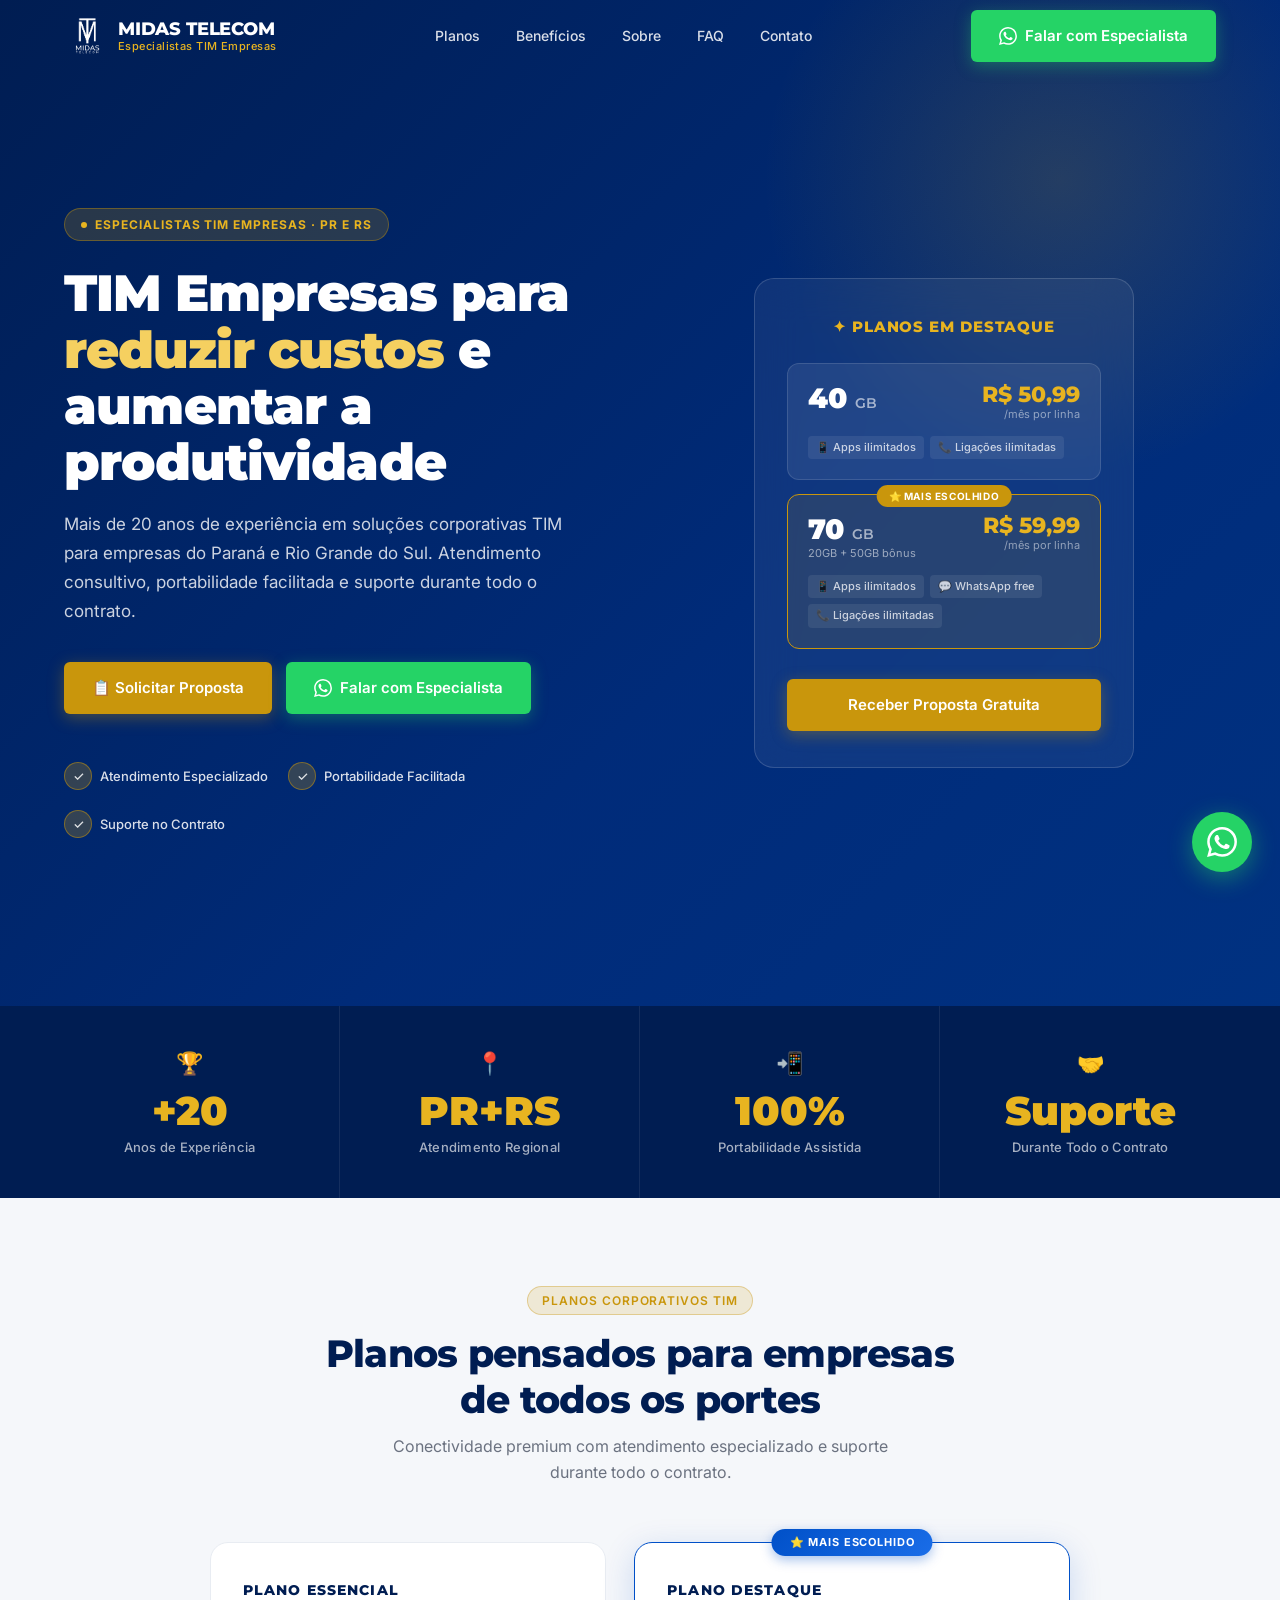
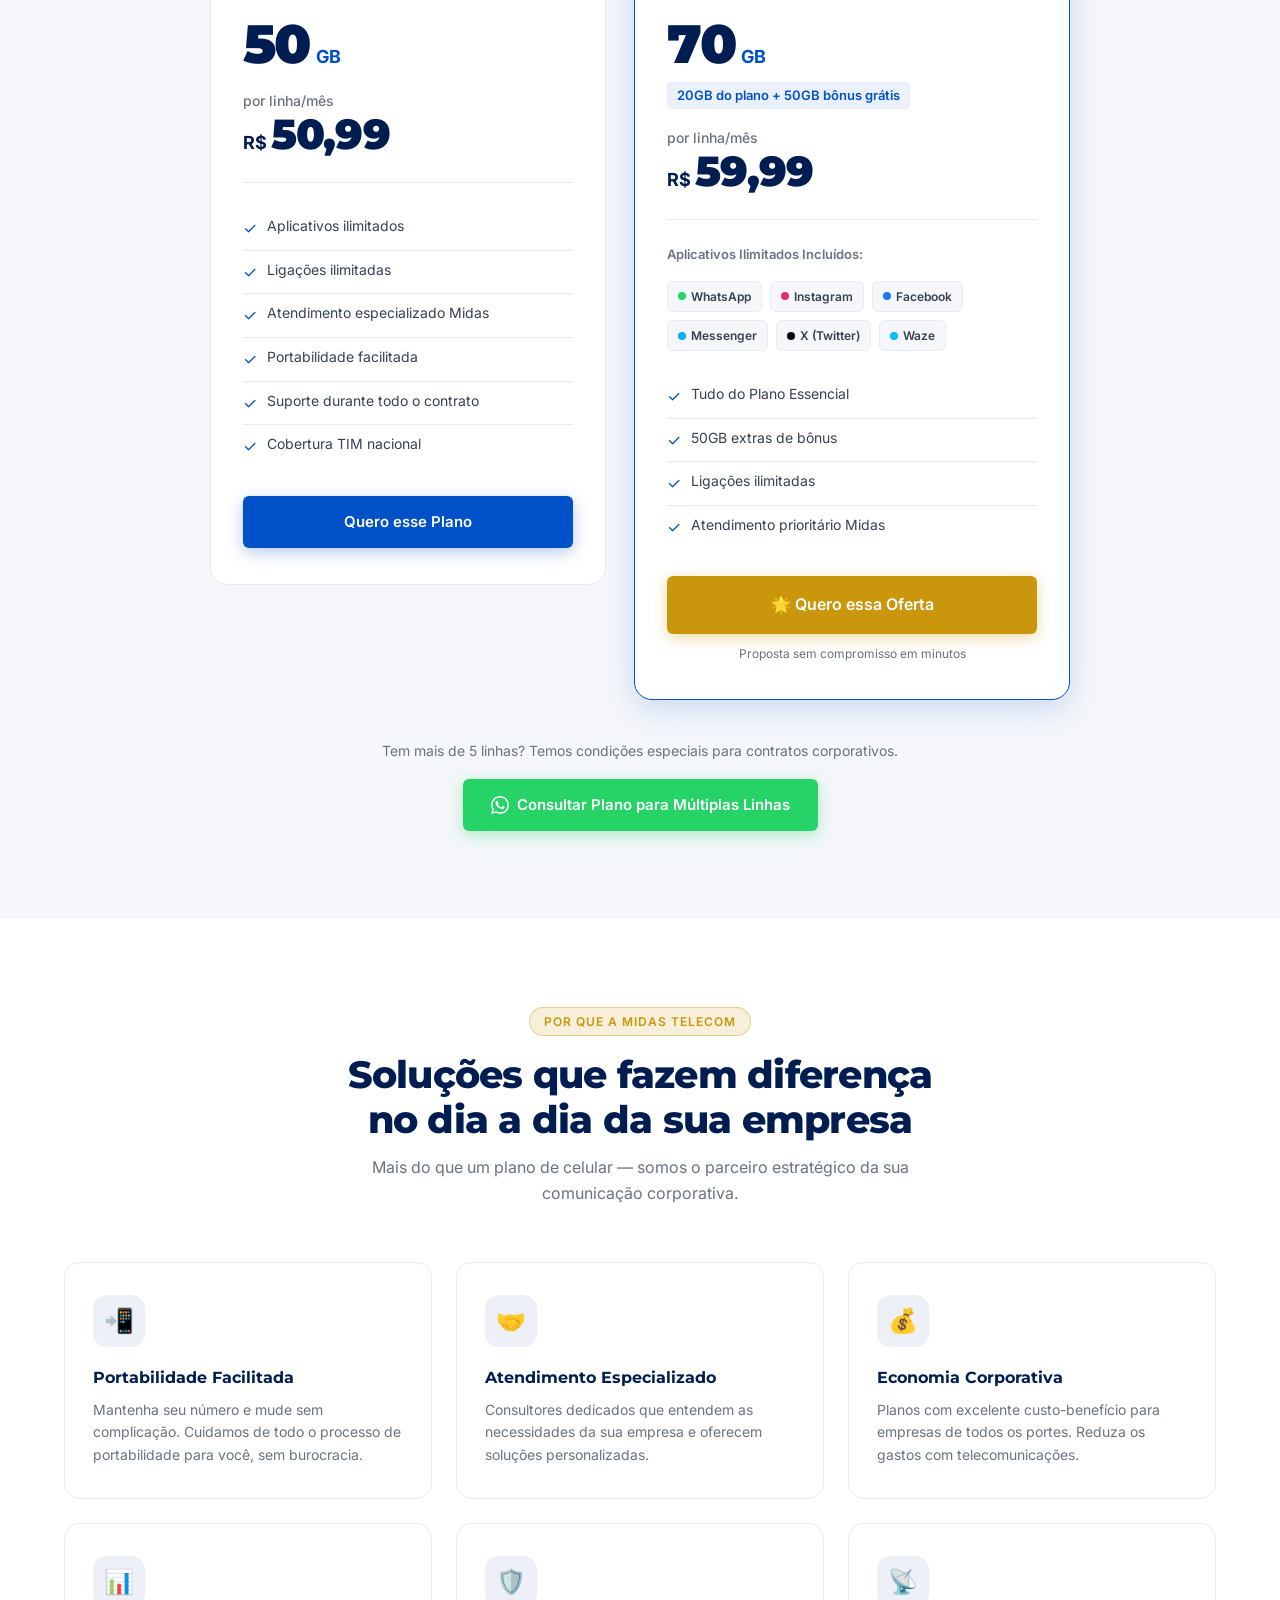
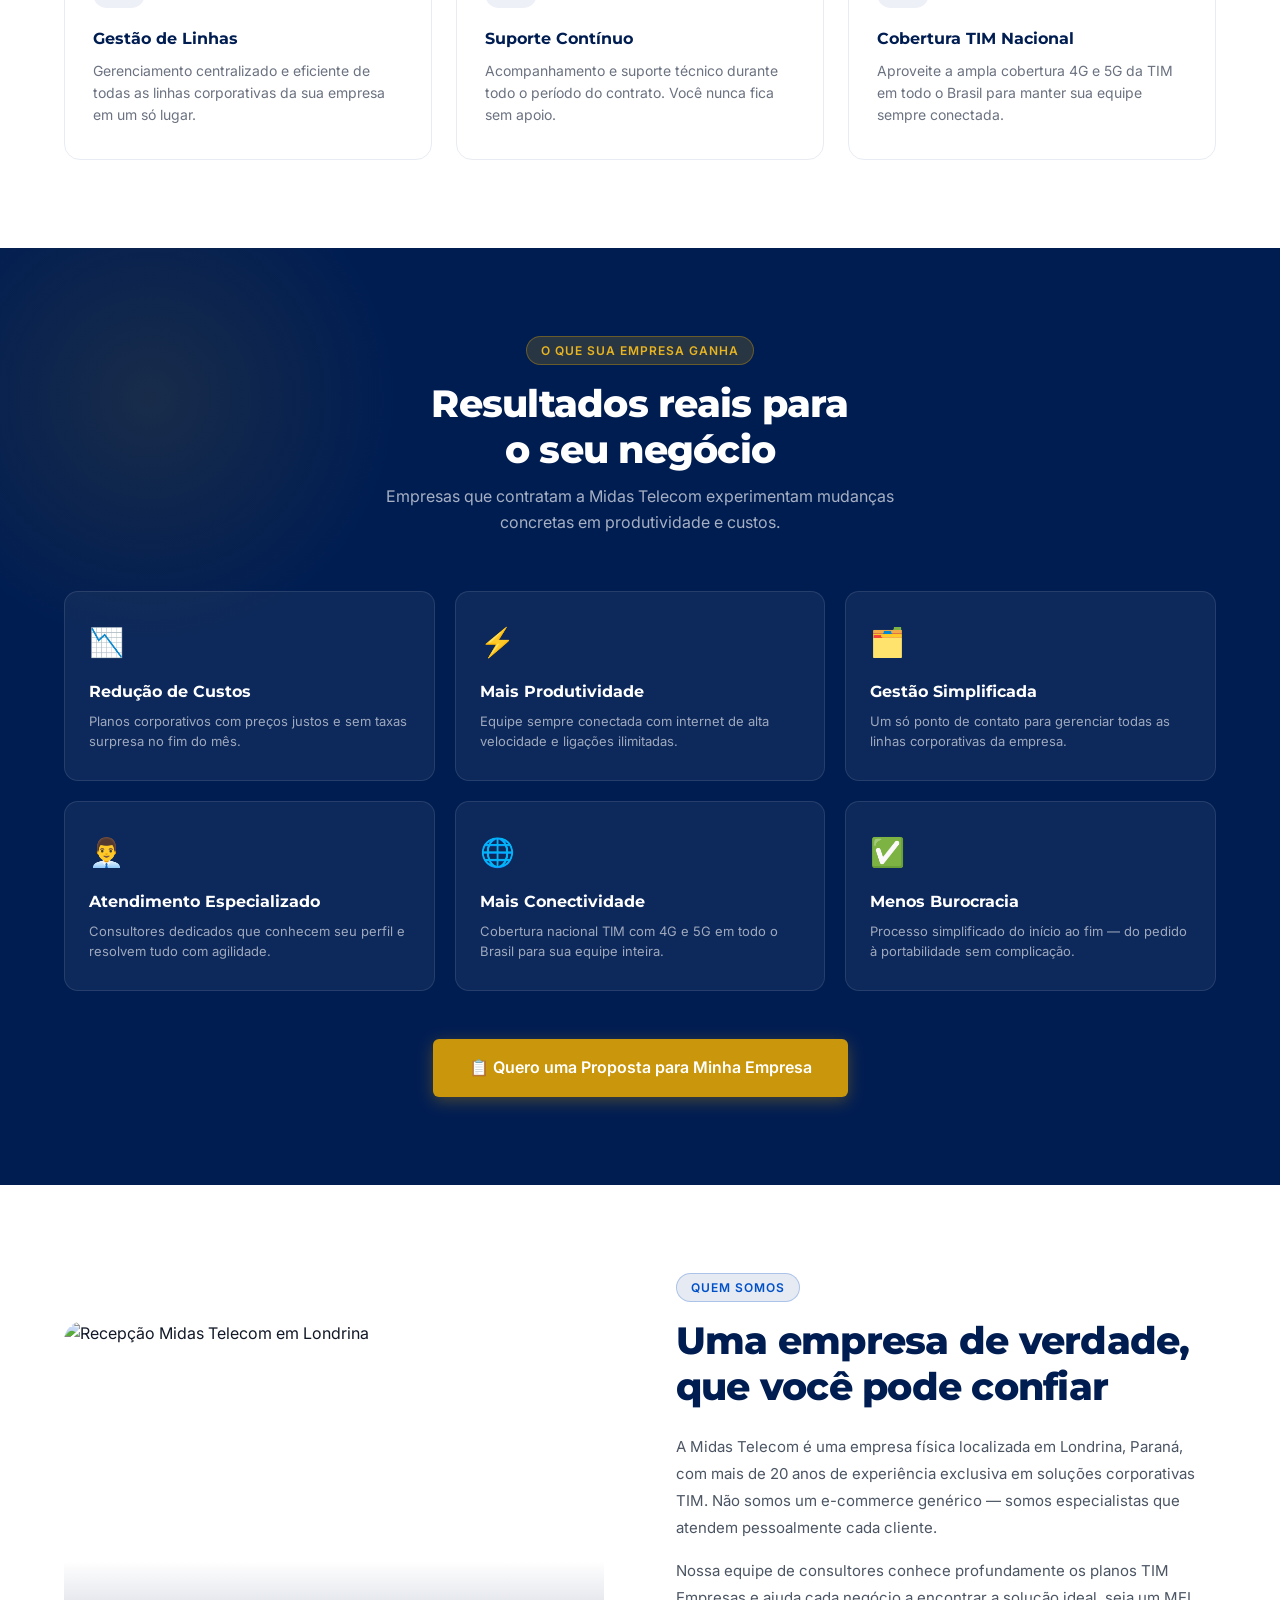
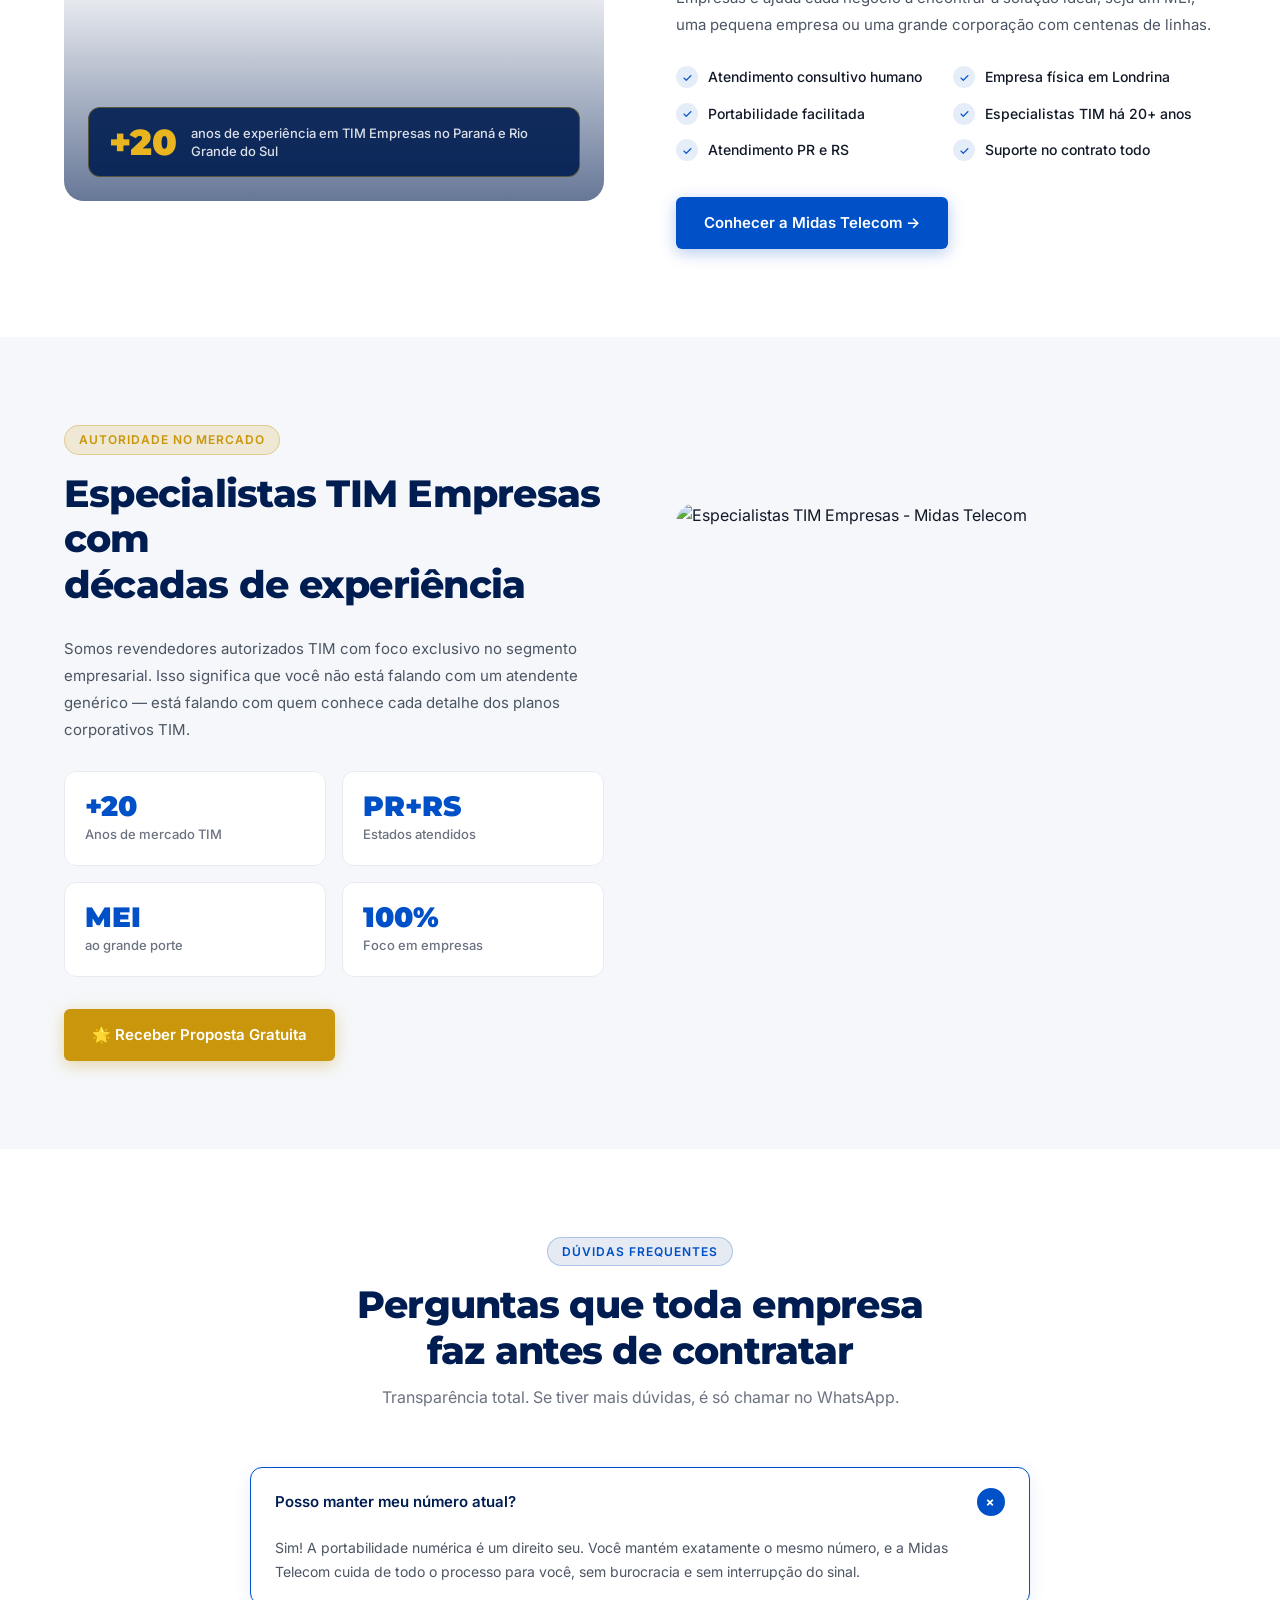
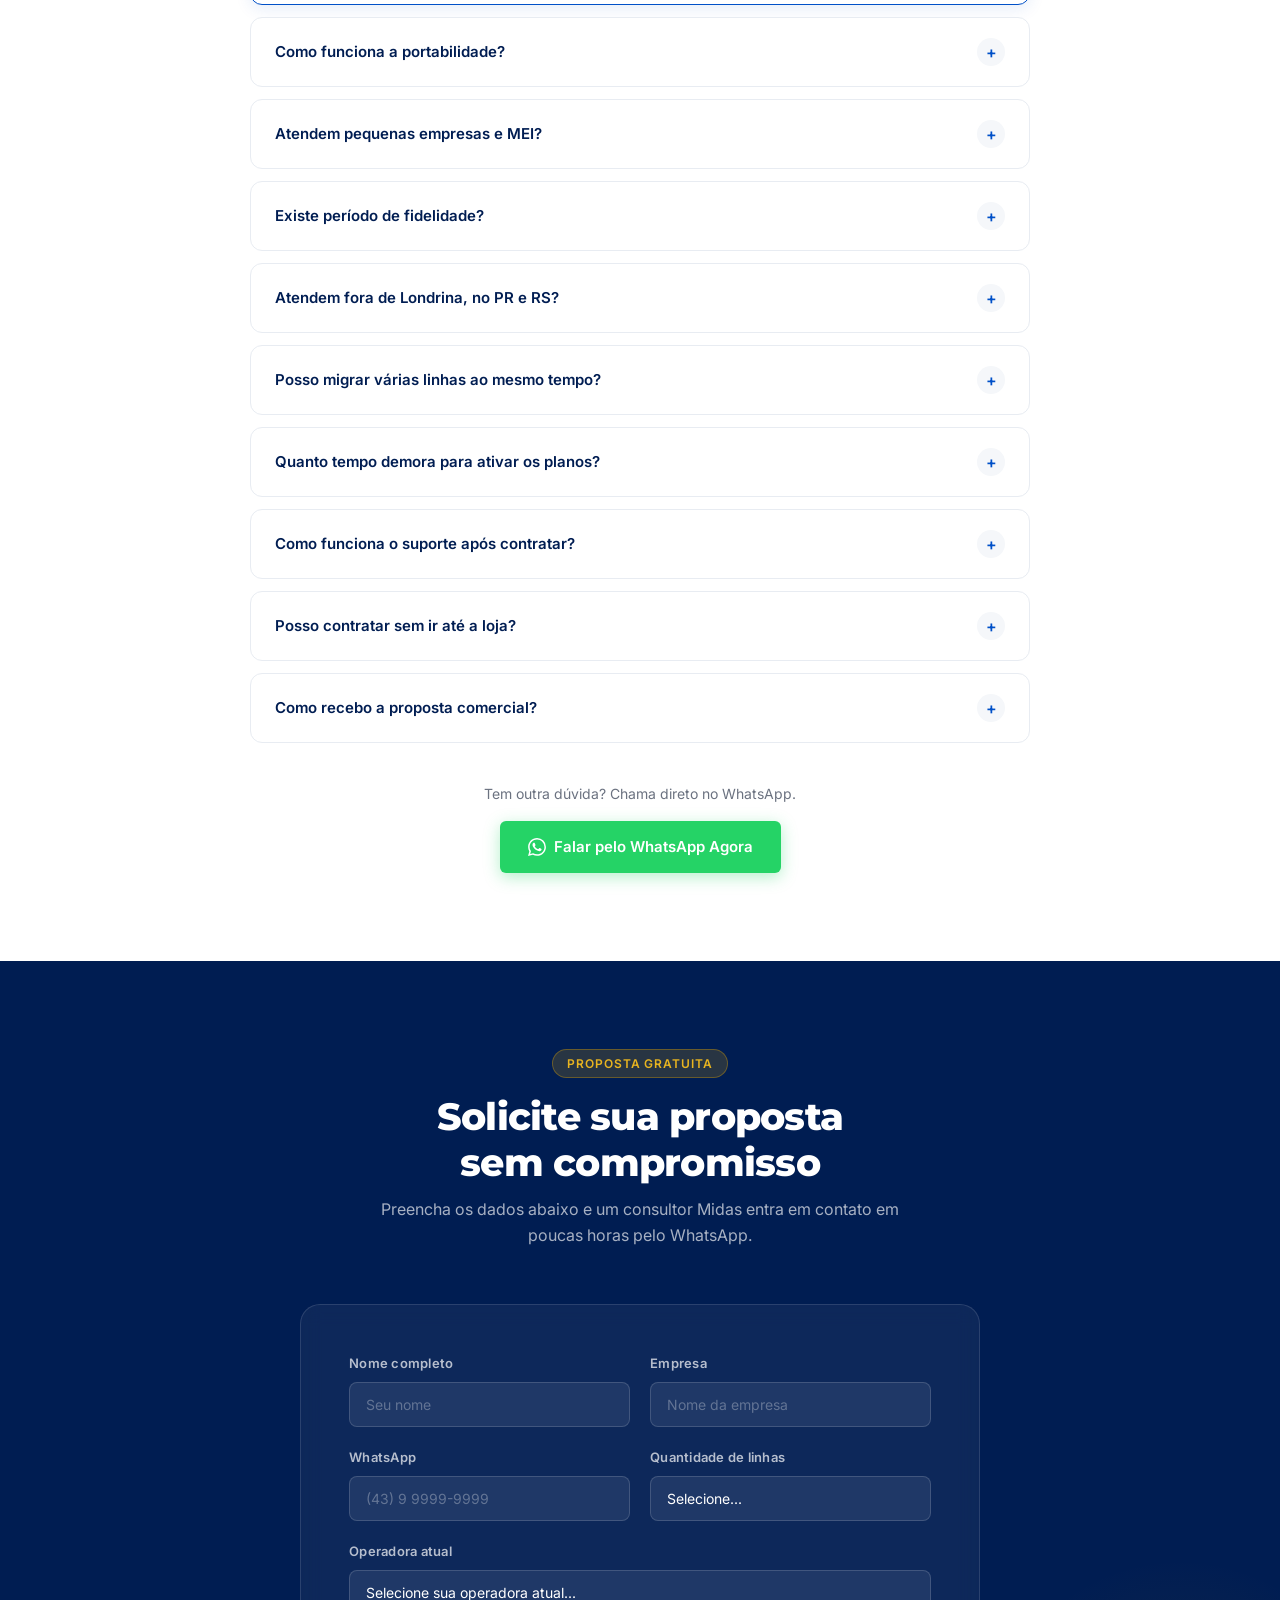
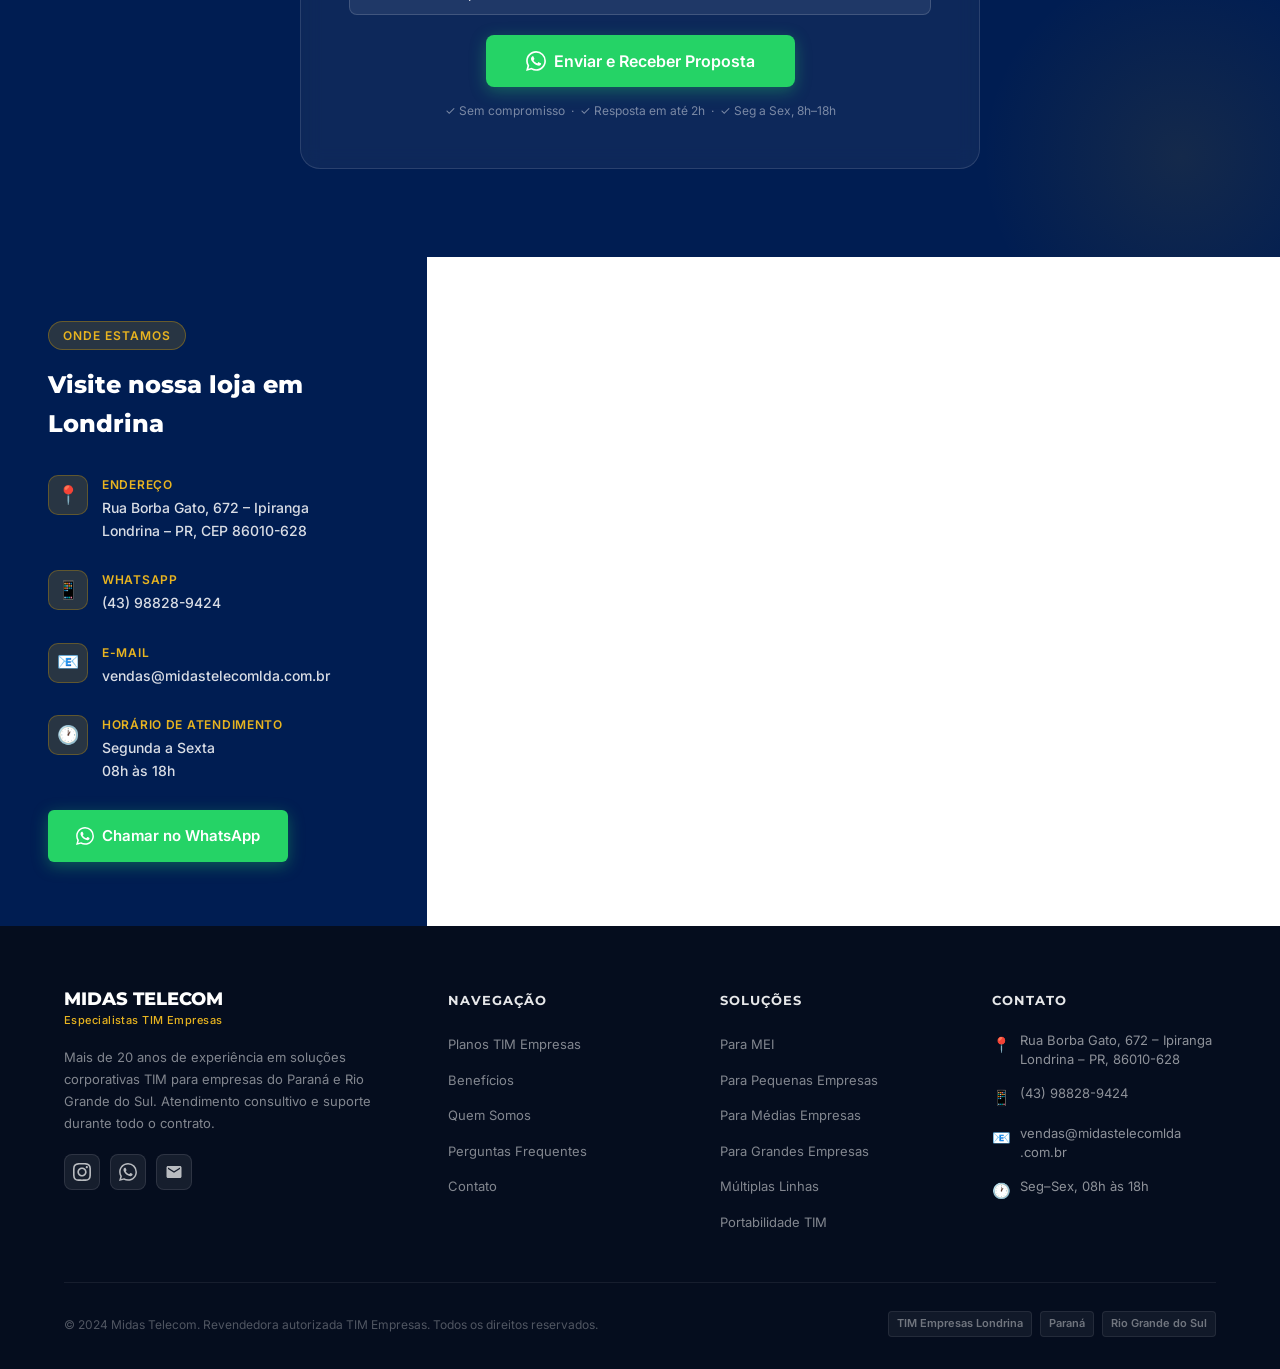
==== commit 58b5f023: "index.html" ====
--- a/index.html
+++ b/index.html
@@ -1774,7 +1774,7 @@
             <span class="plan-price-prefix">por linha/mês</span>
             <div style="display:flex;align-items:baseline;gap:4px;">
               <span style="font-size:18px;font-weight:700;color:var(--azul-escuro);">R$</span>
-              <span class="plan-price-valor">49,99</span>
+              <span class="plan-price-valor">50,99</span>
             </div>
           </div>
         </div>
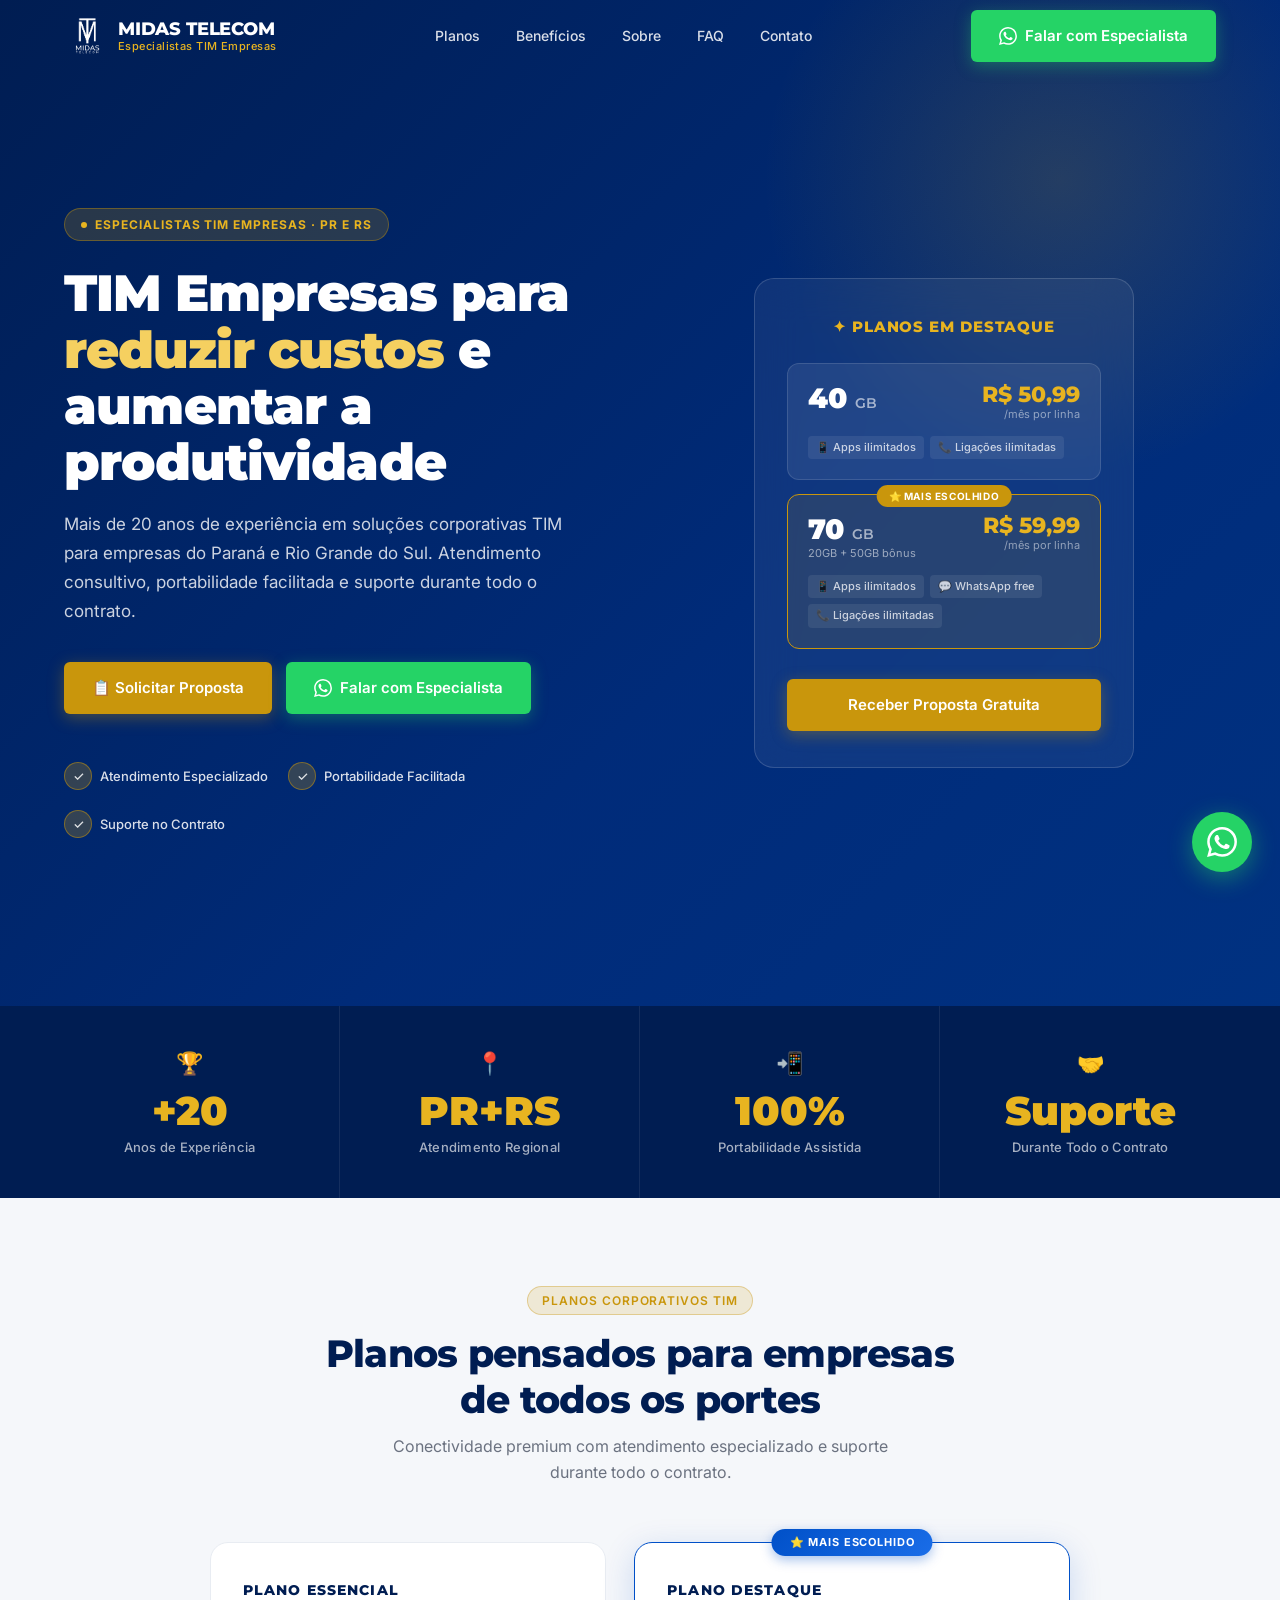
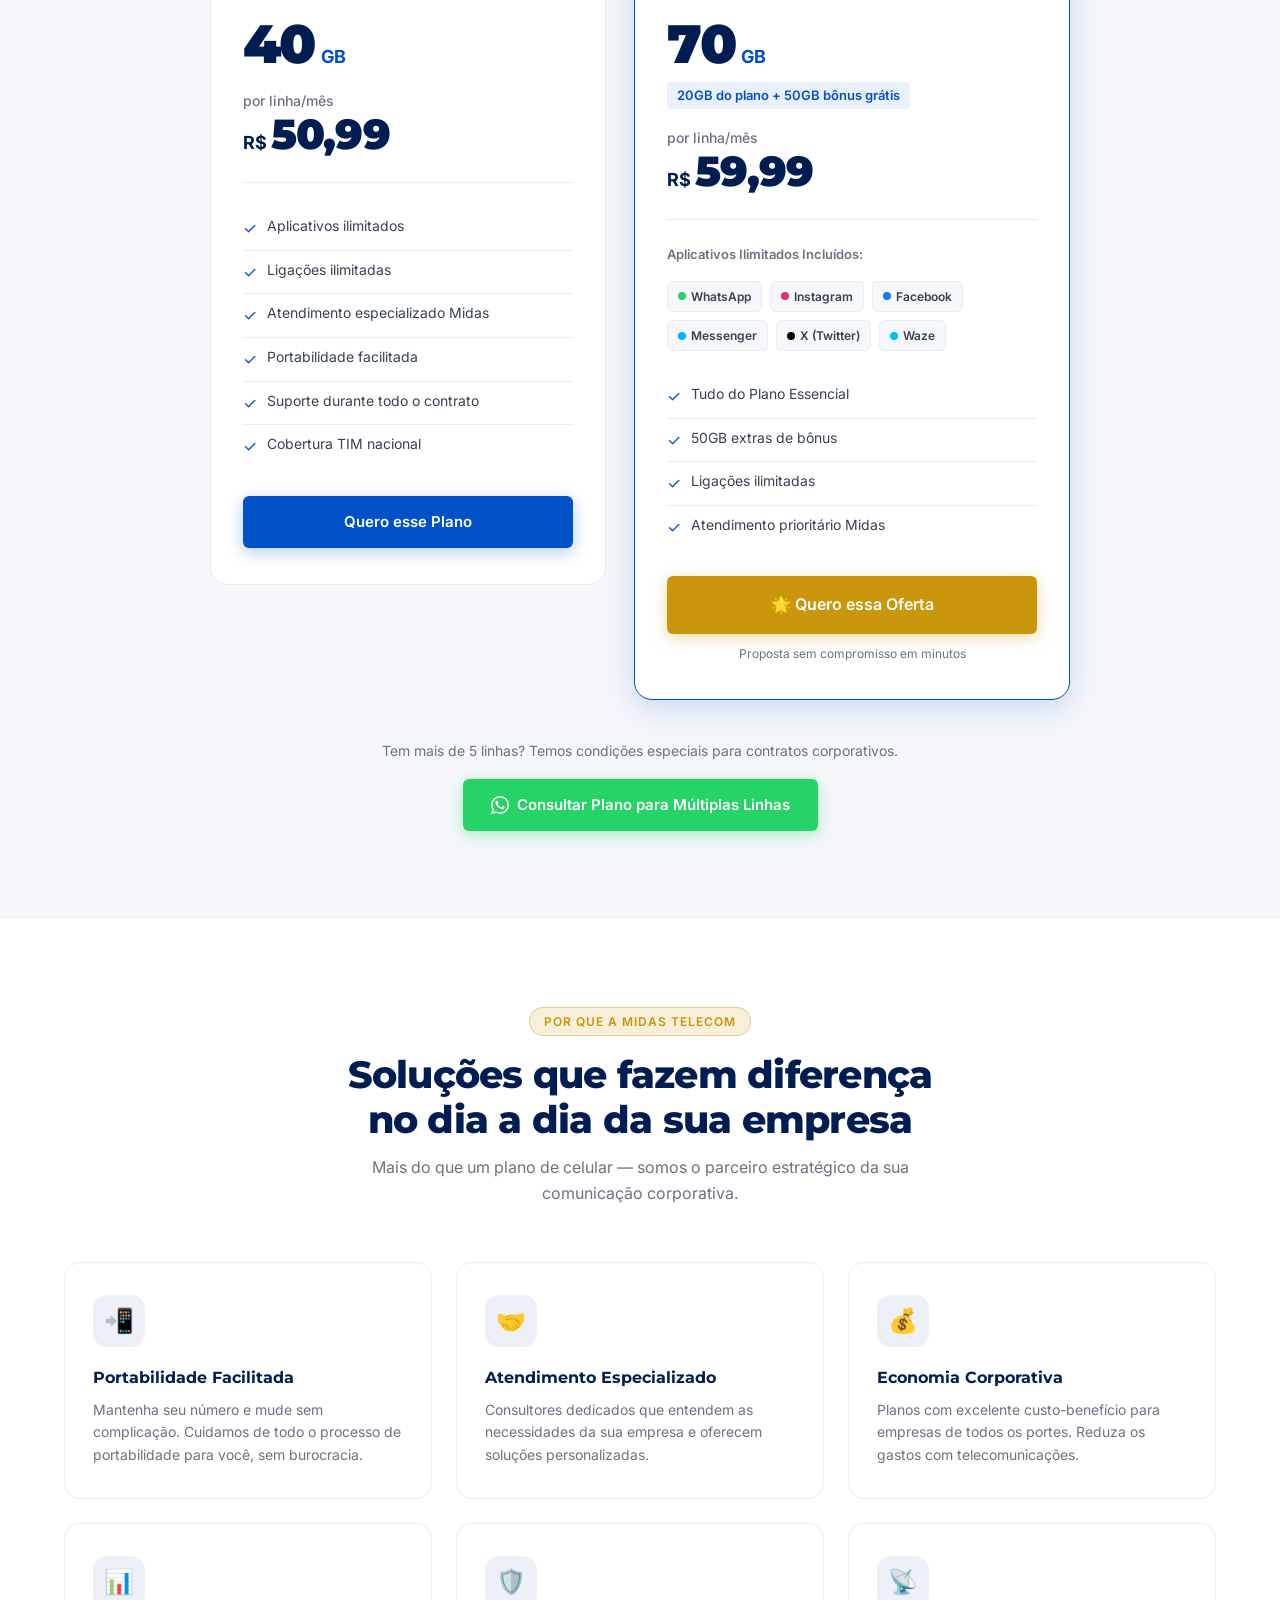
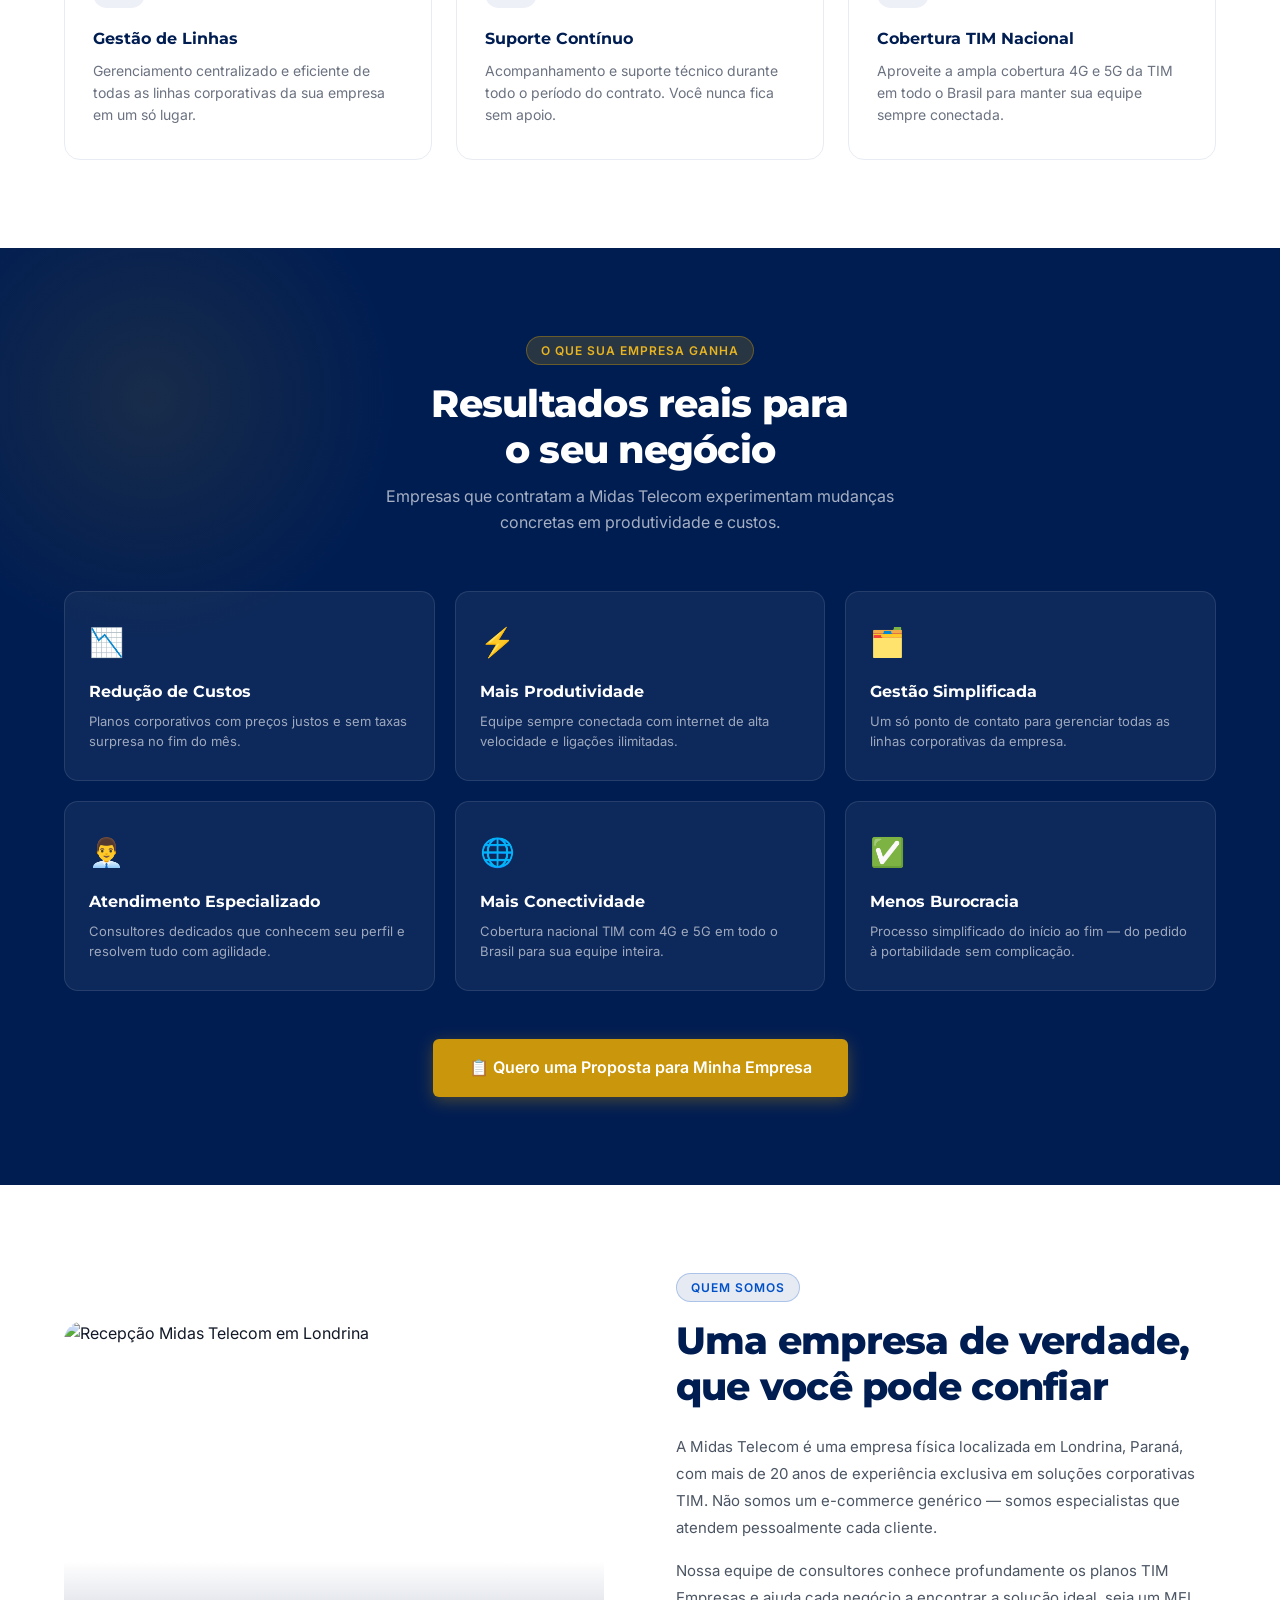
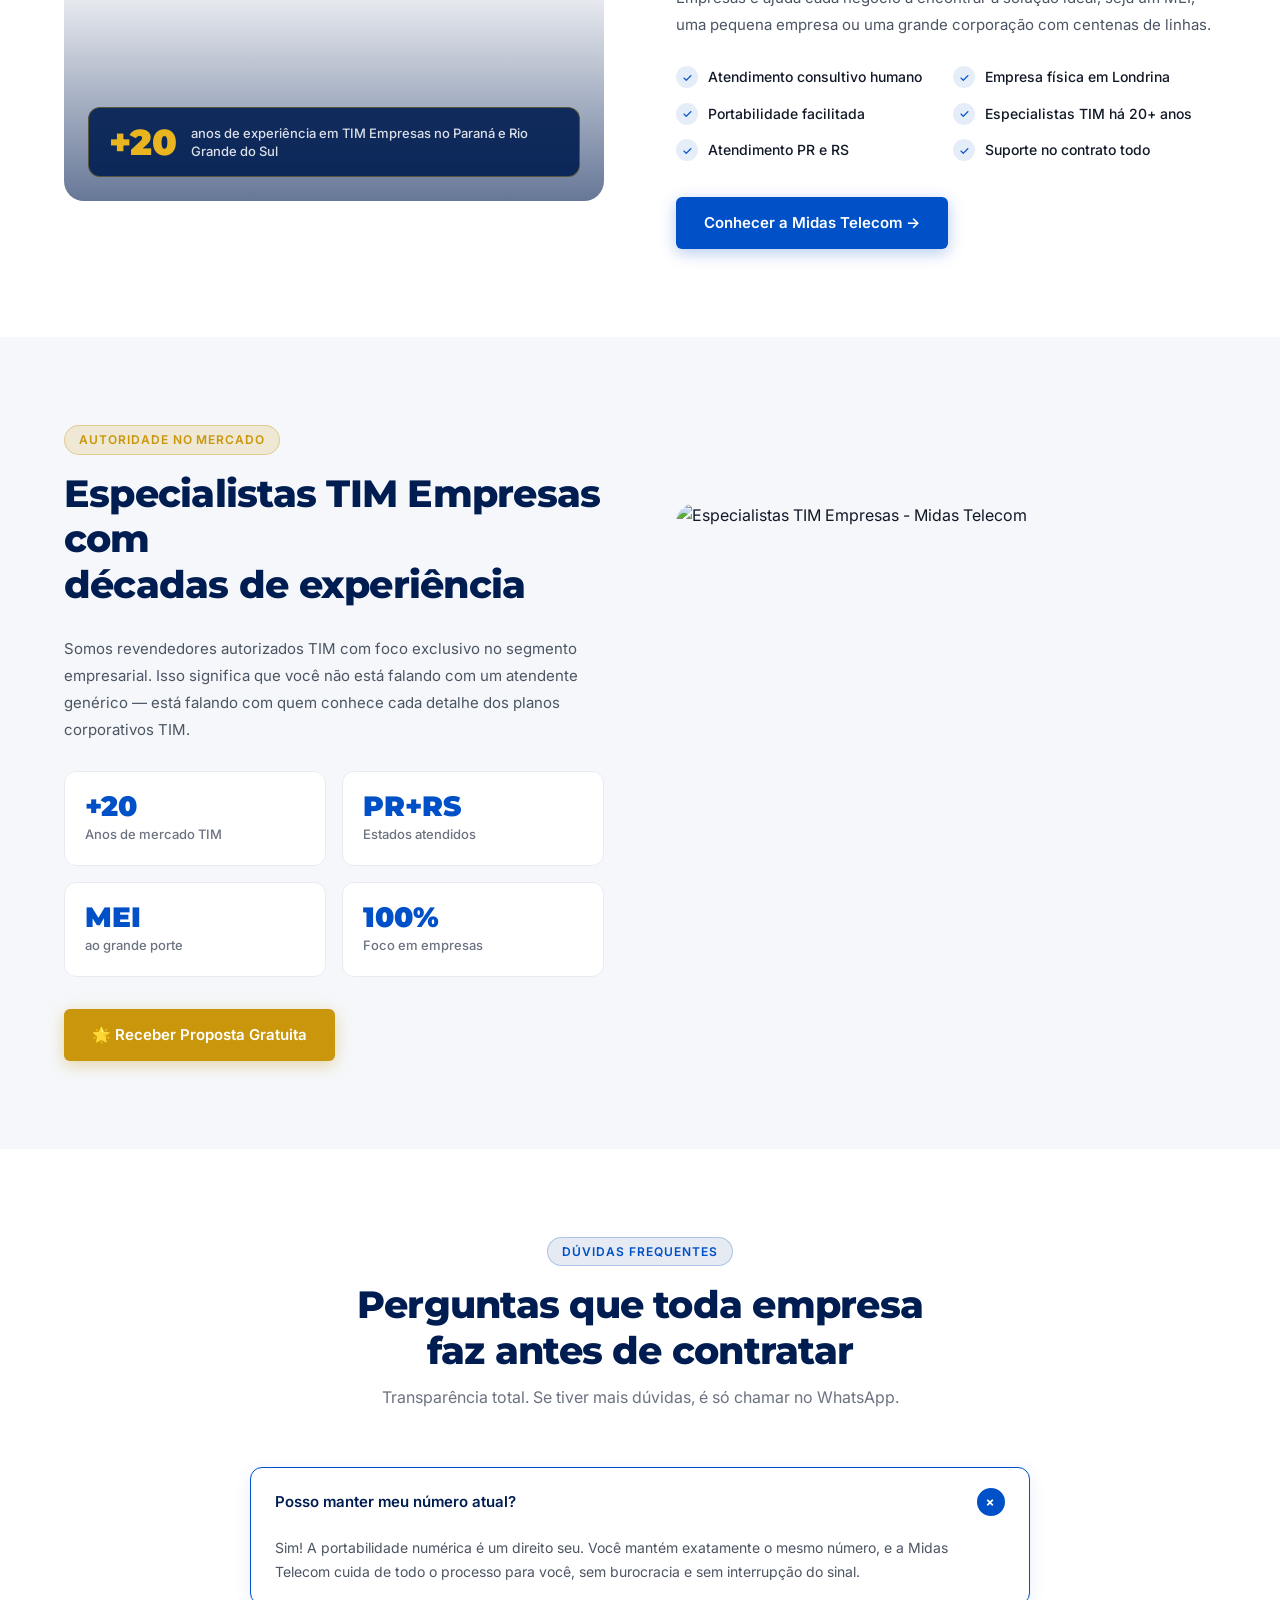
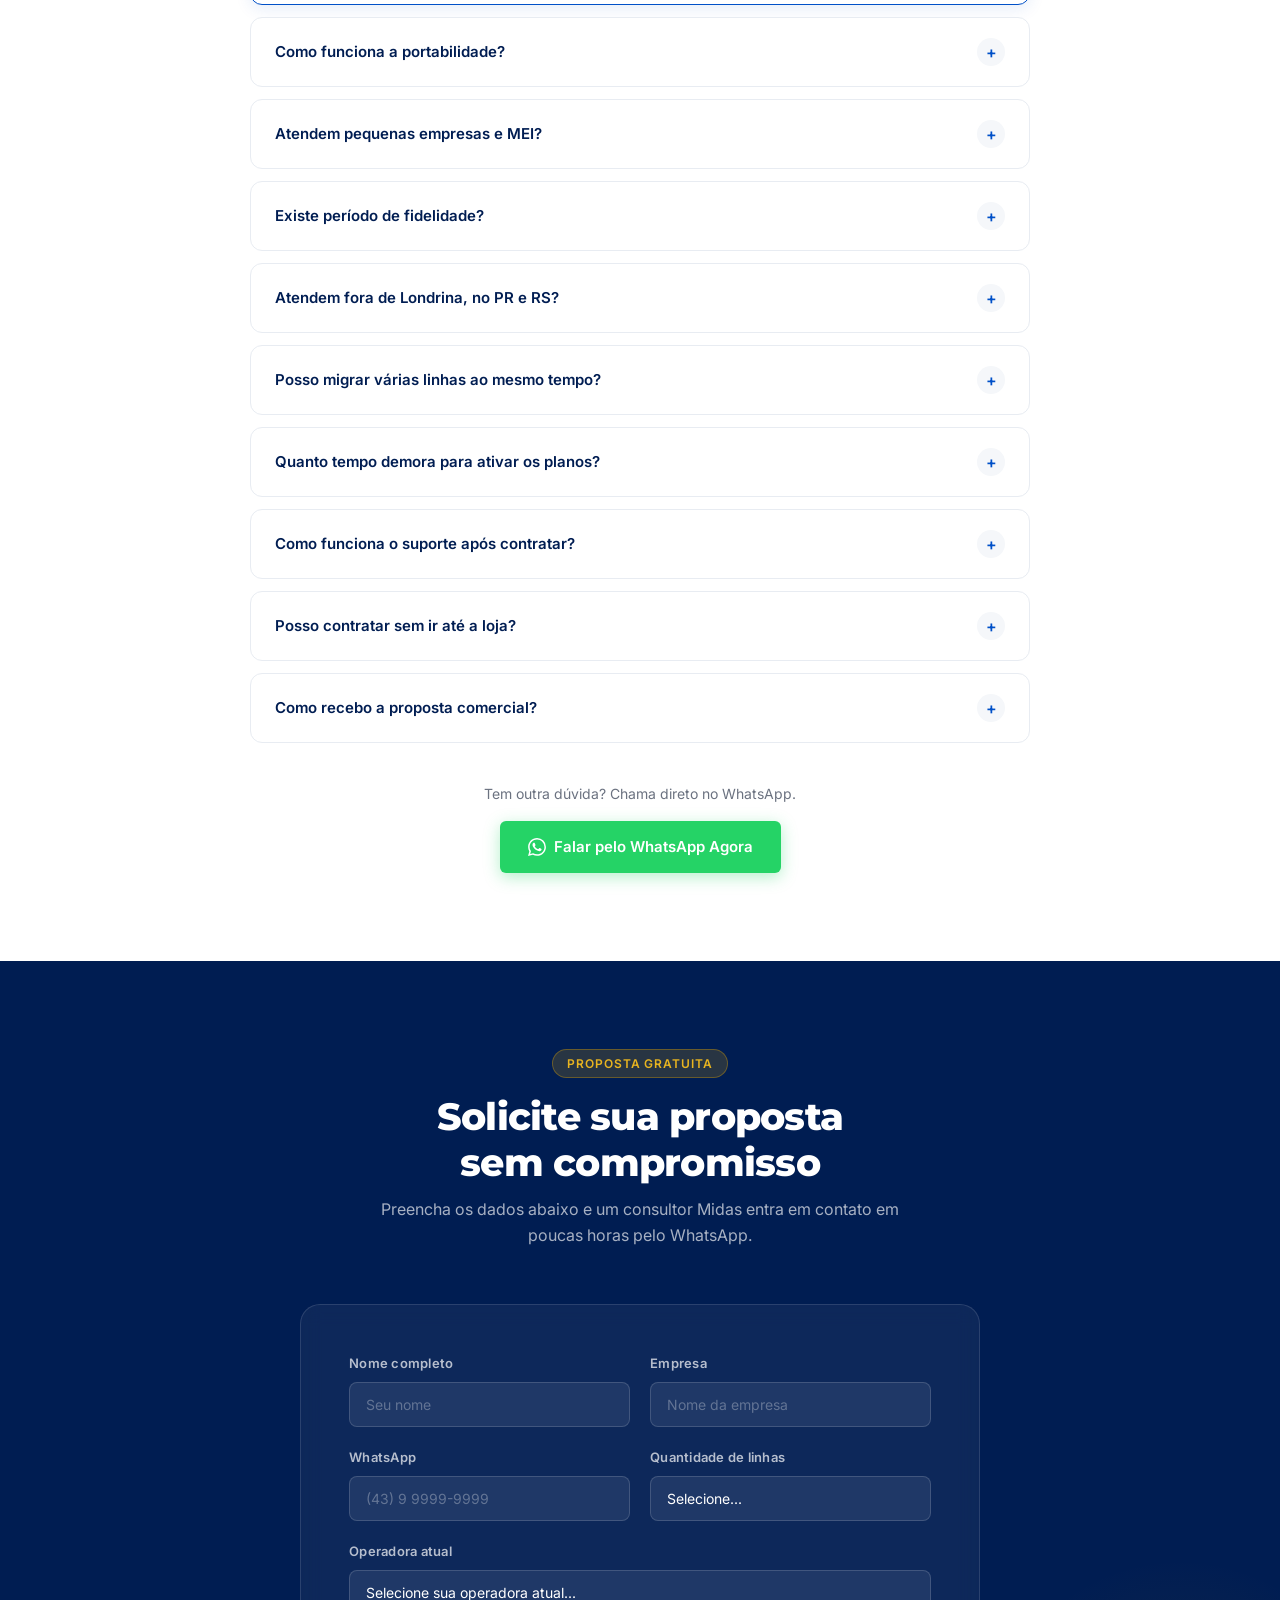
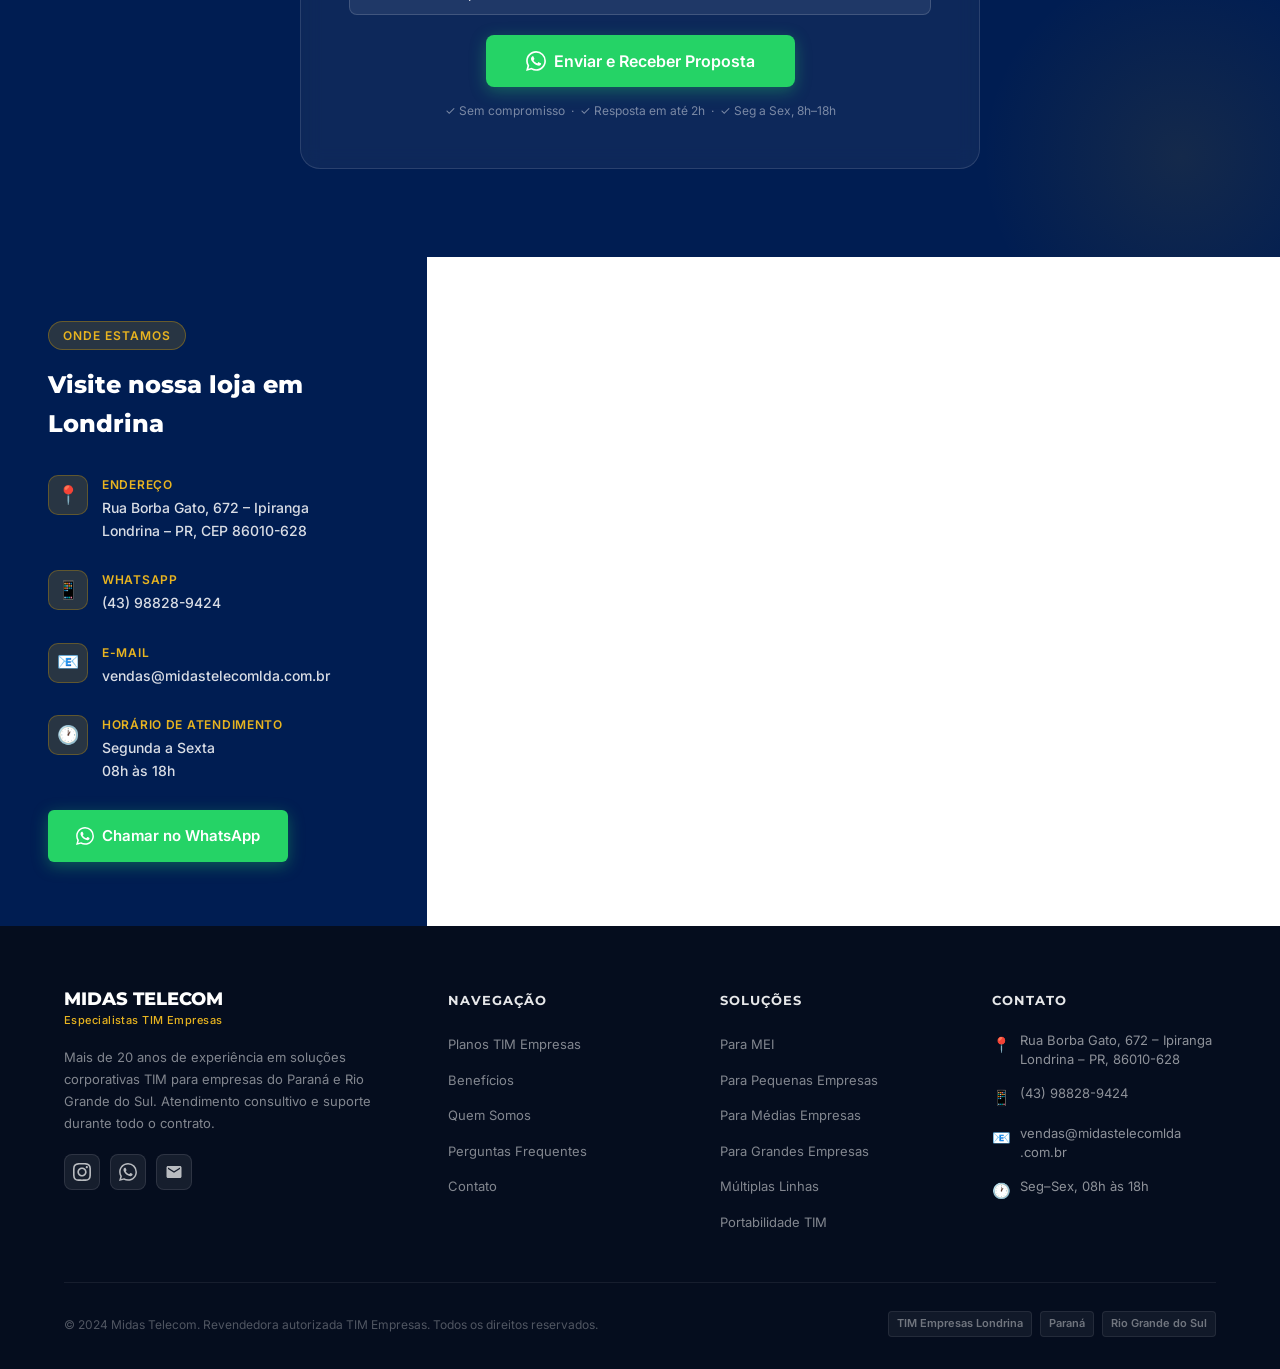
==== commit 40ae2dca: "index.html" ====
--- a/index.html
+++ b/index.html
@@ -1767,7 +1767,7 @@
         <div class="plan-header">
           <p class="plan-name">Plano Essencial</p>
           <div class="plan-gb-main">
-            <span class="plan-gb-num">50</span>
+            <span class="plan-gb-num">40</span>
             <span class="plan-gb-label">GB</span>
           </div>
           <div class="plan-price-block">
